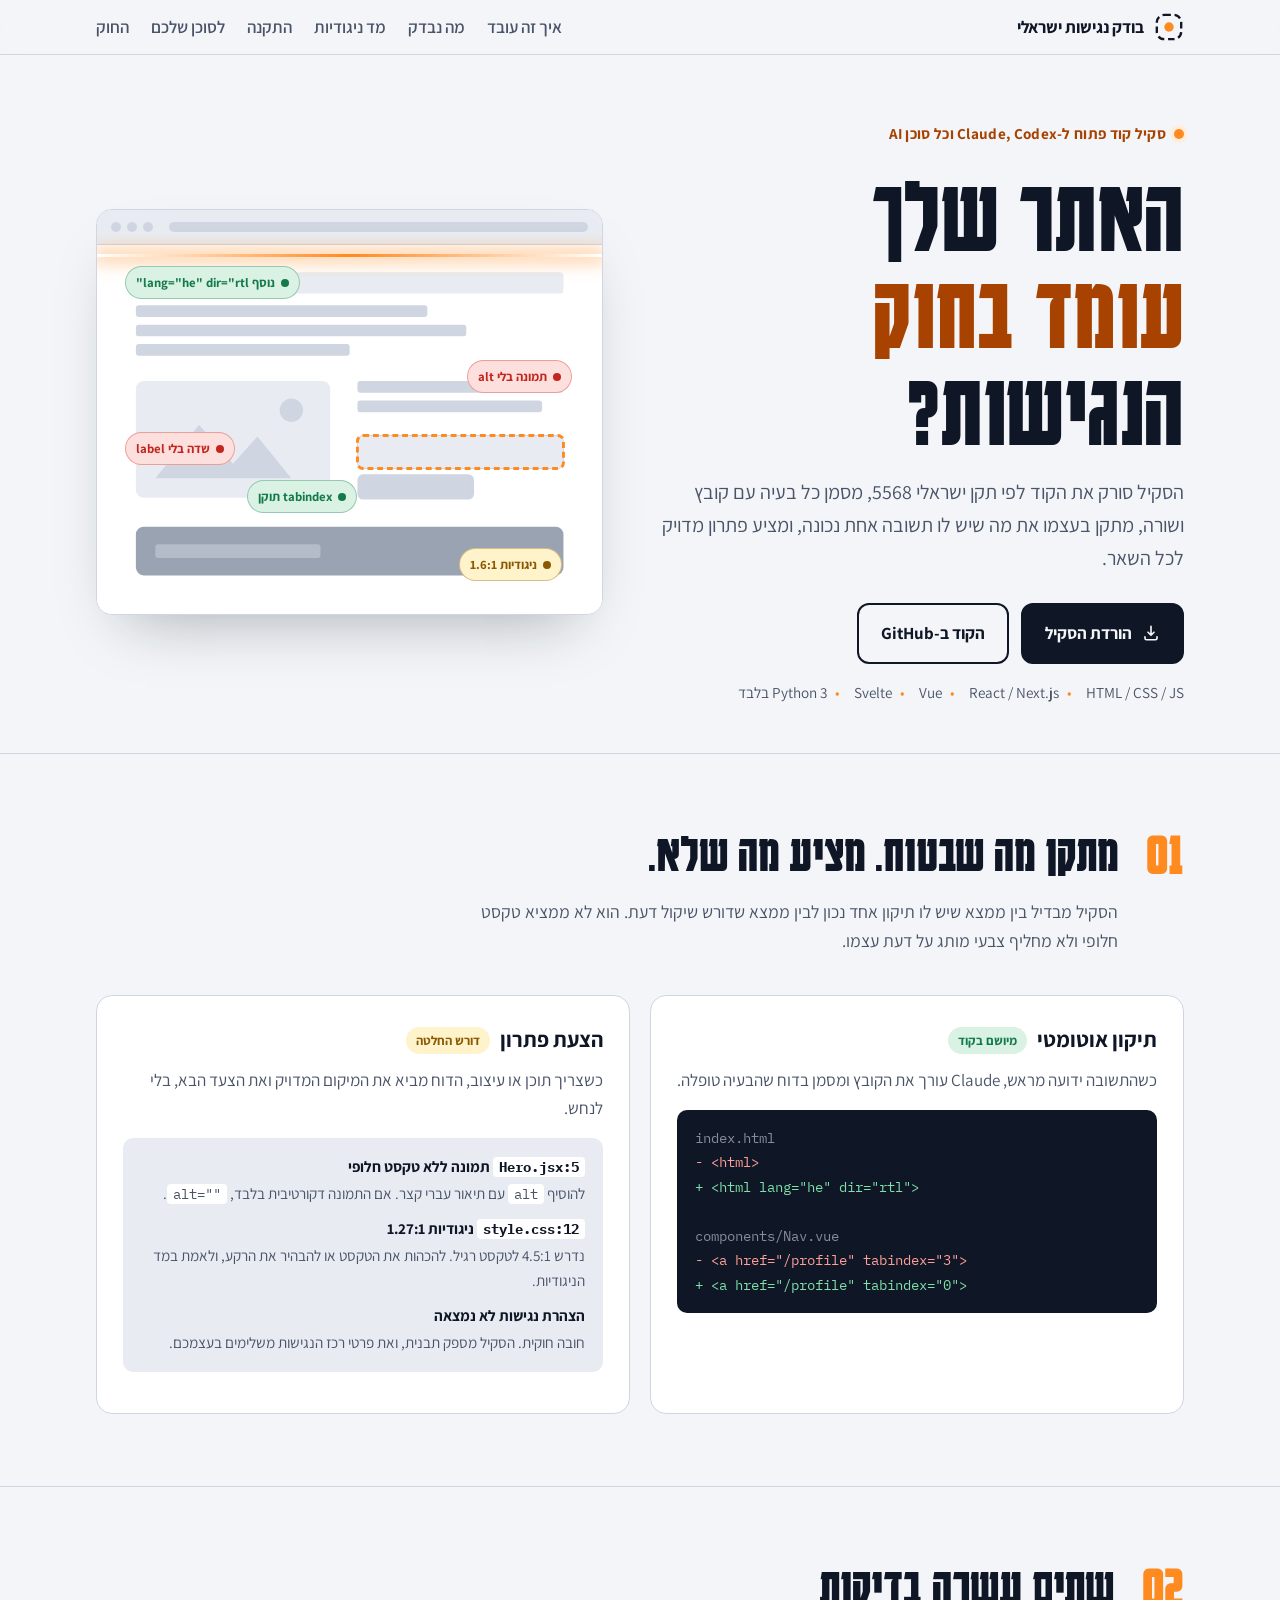
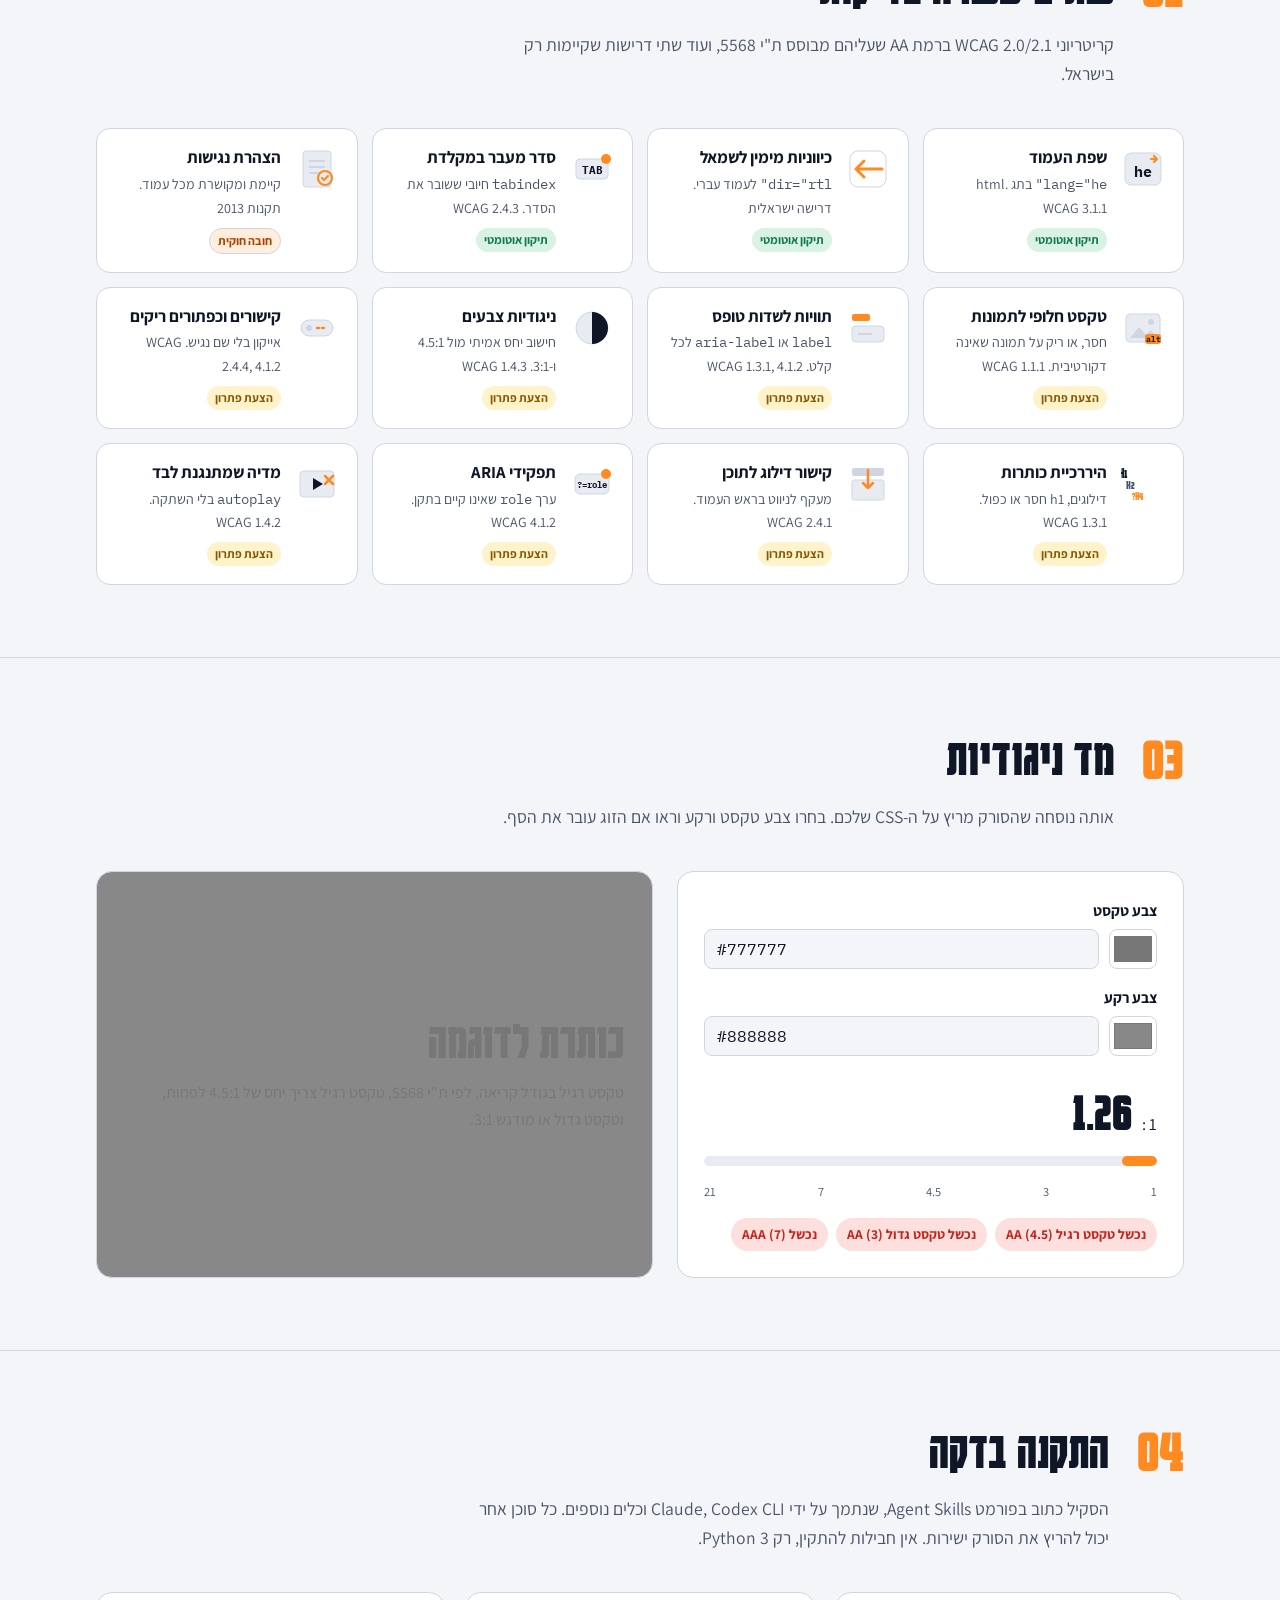
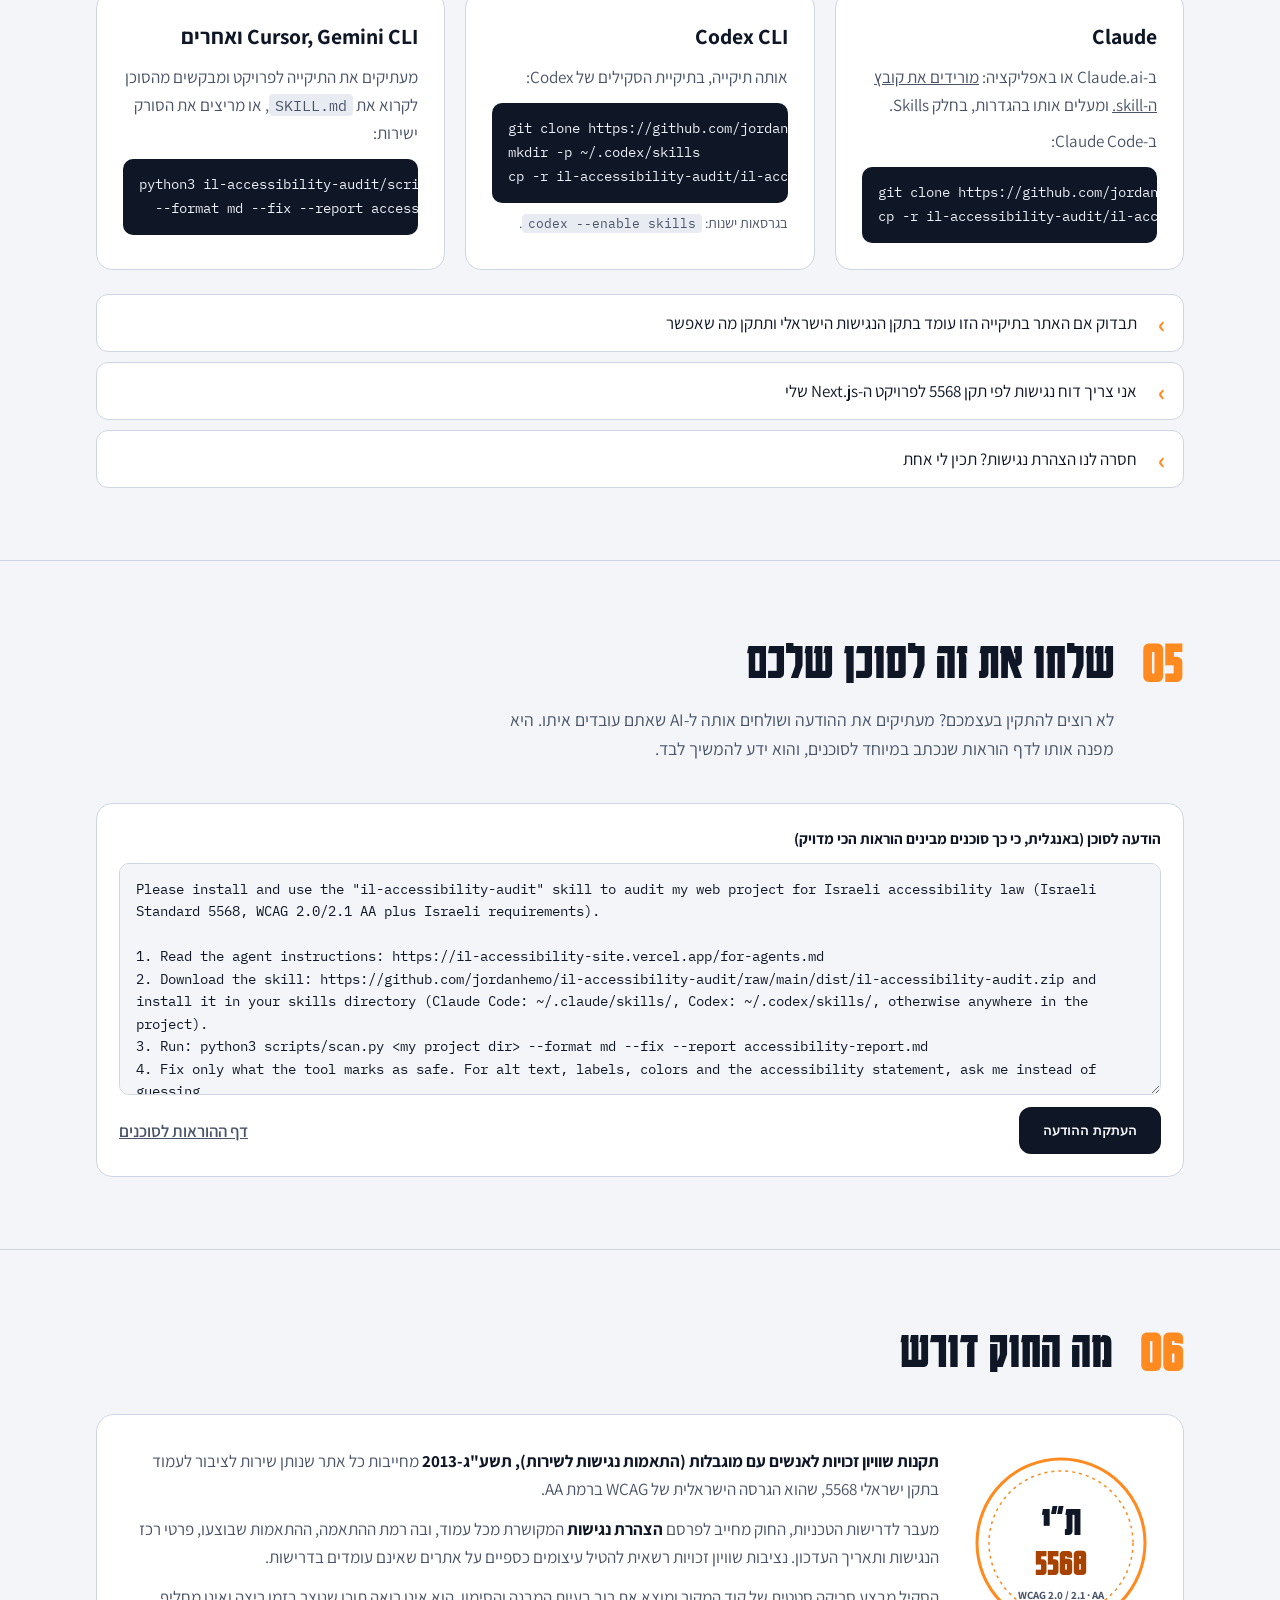
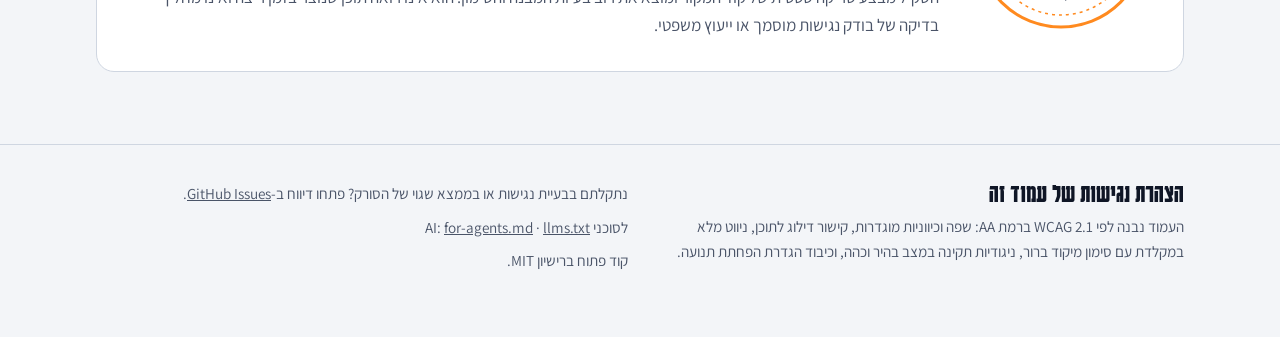
==== index.html @ 76efef46 "Landing page for the IL accessibility audit skill Static site for Vercel. Alongside the Hebrew page:" ====
<!doctype html>
<html lang="he" dir="rtl">
<head>
<meta charset="utf-8">
<meta name="viewport" content="width=device-width, initial-scale=1, viewport-fit=cover">
<meta name="claude:viewport-fit-sides" content="cover">
<title>בודק נגישות ישראלי</title>
<meta name="description" content="סקיל חינמי לסוכני AI (Claude, Codex ואחרים) שסורק פרויקט אינטרנט לפי תקן ישראלי 5568, מפיק דוח ומתקן את מה שבטוח לתקן.">
<link rel="canonical" href="https://il-accessibility-site.vercel.app/">
<link rel="icon" href="/icon.svg" type="image/svg+xml">
<link rel="manifest" href="/site.webmanifest">
<meta property="og:type" content="website">
<meta property="og:title" content="בודק נגישות ישראלי">
<meta property="og:description" content="סקיל חינמי לסוכני AI שבודק אתרים לפי תקן ישראלי 5568, מפיק דוח בעברית ומתקן את מה שבטוח לתקן.">
<meta property="og:url" content="https://il-accessibility-site.vercel.app/">
<meta property="og:locale" content="he_IL">
<meta name="twitter:card" content="summary">
<script type="application/ld+json">
{
  "@context": "https://schema.org",
  "@type": "SoftwareApplication",
  "name": "IL Accessibility Audit",
  "alternateName": "בודק נגישות ישראלי",
  "description": "Agent skill that audits web projects against Israeli Standard 5568 (WCAG 2.0/2.1 AA plus Israeli requirements), writes a Hebrew report and auto-fixes unambiguous findings.",
  "applicationCategory": "DeveloperApplication",
  "operatingSystem": "Any",
  "inLanguage": ["he", "en"],
  "license": "https://opensource.org/licenses/MIT",
  "isAccessibleForFree": true,
  "downloadUrl": "https://github.com/jordanhemo/il-accessibility-audit/raw/main/dist/il-accessibility-audit.zip",
  "codeRepository": "https://github.com/jordanhemo/il-accessibility-audit",
  "url": "https://il-accessibility-site.vercel.app/"
}
</script>
<link rel="preconnect" href="https://fonts.googleapis.com">
<link rel="preconnect" href="https://fonts.gstatic.com" crossorigin>
<link href="https://fonts.googleapis.com/css2?family=Karantina:wght@400;700&family=Assistant:wght@400;600;700&family=IBM+Plex+Mono:wght@400;500&display=swap" rel="stylesheet">
<style>
/* Layout: a diagnostic surface. Headline column on the start side, a live mock-browser being scanned beside it;
   every section illustrated with the instruments of accessibility itself (focus ring, contrast meter, diff). */
:root {
  --paper: #f3f5f8;
  --paper-2: #e8ecf2;
  --panel: #ffffff;
  --ink: #0f1626;
  --ink-2: #4a5468;
  --rule: #cfd6e1;
  --focus: #ff8a1f;          /* graphics only */
  --focus-ink: #a84200;      /* text on paper */
  --focus-soft: #ffeedd;
  --ok: #157a4a;
  --ok-soft: #d9f2e4;
  --crit: #c2271f;
  --crit-soft: #fde0dd;
  --warn: #8a5900;
  --warn-soft: #fff3cc;
  --code-bg: #0f1626;
  --code-fg: #e9eef7;
  --code-add: #7fe0a8;
  --code-del: #ff9f98;
  --display: "Karantina", "Assistant", system-ui, sans-serif;
  --body: "Assistant", "Heebo", system-ui, sans-serif;
  --mono: "IBM Plex Mono", ui-monospace, Menlo, monospace;
  color-scheme: light;
}
@media (prefers-color-scheme: dark) {
  :root:not([data-theme="light"]) {
    --paper: #0d1220; --paper-2: #131a2c; --panel: #171f33; --ink: #eef2f9; --ink-2: #aab4c8; --rule: #2a3449;
    --focus: #ffa14d; --focus-ink: #ffb46b; --focus-soft: #3a2410;
    --ok: #6fd79b; --ok-soft: #10301f; --crit: #ff8d84; --crit-soft: #3d1613; --warn: #f5c45a; --warn-soft: #3a2d08;
    --code-bg: #060912; --code-fg: #e9eef7; color-scheme: dark;
  }
}
:root[data-theme="dark"] {
  --paper: #0d1220; --paper-2: #131a2c; --panel: #171f33; --ink: #eef2f9; --ink-2: #aab4c8; --rule: #2a3449;
  --focus: #ffa14d; --focus-ink: #ffb46b; --focus-soft: #3a2410;
  --ok: #6fd79b; --ok-soft: #10301f; --crit: #ff8d84; --crit-soft: #3d1613; --warn: #f5c45a; --warn-soft: #3a2d08;
  --code-bg: #060912; --code-fg: #e9eef7; color-scheme: dark;
}

* { box-sizing: border-box; }
html { scroll-behavior: smooth; }
body {
  margin: 0; direction: rtl;
  background: var(--paper); color: var(--ink);
  font-family: var(--body); font-size: 1.0625rem; line-height: 1.65;
}
h1, h2, h3 { text-wrap: balance; margin: 0; }
a { color: inherit; }
:focus-visible { outline: 3px solid var(--focus); outline-offset: 3px; border-radius: 6px; }
code, pre, .mono { font-family: var(--mono); }
.wrap {
  max-width: 1120px; margin-inline: auto;
  padding-left: max(16px, env(safe-area-inset-left, 0px));
  padding-right: max(16px, env(safe-area-inset-right, 0px));
}
.skip { position: absolute; top: -80px; inset-inline-start: 16px; background: var(--ink); color: var(--paper); padding: 10px 16px; border-radius: 8px; font-weight: 700; z-index: 20; }
.skip:focus { top: 16px; }

/* ---------- top bar ---------- */
.top { position: sticky; top: env(safe-area-inset-top, 0px); z-index: 10; background: color-mix(in srgb, var(--paper) 85%, transparent); backdrop-filter: blur(10px); border-bottom: 1px solid var(--rule); }
body::before { content: ""; position: fixed; inset: 0 0 auto; height: env(safe-area-inset-top, 0px); z-index: 11; background: var(--paper); }
.top .wrap { display: flex; align-items: center; justify-content: space-between; gap: 16px; padding-block: 12px; }
.logo { display: flex; align-items: center; gap: 10px; text-decoration: none; font-weight: 700; }
.logo svg { width: 30px; height: 30px; }
.top nav ul { list-style: none; margin: 0; padding: 0; display: flex; gap: 22px; flex-wrap: wrap; }
.top nav a { text-decoration: none; color: var(--ink-2); font-weight: 600; }
.top nav a:hover { color: var(--ink); text-decoration: underline; text-underline-offset: 4px; }

/* ---------- hero ---------- */
.hero .wrap { display: grid; grid-template-columns: 1.05fr 1fr; gap: 48px; align-items: center; padding-block: 64px 48px; }
.kicker { display: inline-flex; align-items: center; gap: 8px; font-weight: 700; color: var(--focus-ink); font-size: 0.95rem; letter-spacing: 0.02em; }
.kicker::before { content: ""; width: 10px; height: 10px; border-radius: 50%; background: var(--focus); box-shadow: 0 0 0 4px var(--focus-soft); }
h1 { font-family: var(--display); font-weight: 700; font-size: clamp(3.4rem, 8.5vw, 6.6rem); line-height: 0.92; letter-spacing: 0.005em; margin: 18px 0 20px; }
h1 em { font-style: normal; color: var(--focus-ink); }
.lede { font-size: 1.25rem; color: var(--ink-2); max-width: 34rem; margin: 0 0 28px; }
.cta { display: flex; gap: 12px; flex-wrap: wrap; align-items: center; }
.btn { display: inline-flex; align-items: center; gap: 10px; padding: 14px 22px; border-radius: 12px; font-weight: 700; text-decoration: none; border: 2px solid var(--ink); transition: transform .15s ease; }
.btn:hover { transform: translateY(-1px); }
.btn-ink { background: var(--ink); color: var(--paper); }
.btn-ghost { background: transparent; color: var(--ink); }
.btn svg { width: 18px; height: 18px; }
.meta { margin: 16px 0 0; color: var(--ink-2); font-size: 0.95rem; display: flex; gap: 14px; flex-wrap: wrap; }
.meta span::before { content: "•"; margin-inline-end: 8px; color: var(--focus); }
.meta span:first-child::before { content: none; }

/* mock browser scan */
.scan { position: relative; background: var(--panel); border: 1px solid var(--rule); border-radius: 16px; box-shadow: 0 30px 60px -30px rgba(15,22,38,.35); overflow: hidden; }
.scan .bar { display: flex; gap: 6px; padding: 12px 14px; border-bottom: 1px solid var(--rule); background: var(--paper-2); direction: ltr; }
.scan .bar i { width: 10px; height: 10px; border-radius: 50%; background: var(--rule); }
.scan .bar .url { margin-inline-start: 10px; flex: 1; height: 10px; border-radius: 5px; background: var(--rule); }
.scan svg { display: block; width: 100%; height: auto; }
.scan .sweep { position: absolute; inset-inline: 0; top: 44px; height: 3px; background: linear-gradient(90deg, transparent, var(--focus), transparent); box-shadow: 0 0 18px 4px color-mix(in srgb, var(--focus) 55%, transparent); animation: sweep 5s ease-in-out infinite; }
@keyframes sweep { 0% { transform: translateY(0); opacity: 0 } 8% { opacity: 1 } 92% { opacity: 1 } 100% { transform: translateY(380px); opacity: 0 } }
.flag { position: absolute; display: inline-flex; align-items: center; gap: 6px; padding: 5px 10px; border-radius: 999px; font-size: 0.8rem; font-weight: 700; white-space: nowrap; border: 1px solid; animation: pop .5s ease both; }
.flag::before { content: ""; width: 8px; height: 8px; border-radius: 50%; background: currentColor; }
.flag.crit { color: var(--crit); background: var(--crit-soft); border-color: color-mix(in srgb, var(--crit) 35%, transparent); }
.flag.warn { color: var(--warn); background: var(--warn-soft); border-color: color-mix(in srgb, var(--warn) 35%, transparent); }
.flag.ok   { color: var(--ok);   background: var(--ok-soft);   border-color: color-mix(in srgb, var(--ok) 35%, transparent); }
@keyframes pop { from { transform: scale(.85) } to { transform: scale(1) } }
.flag:nth-of-type(2) { animation-delay: .15s } .flag:nth-of-type(3) { animation-delay: .3s } .flag:nth-of-type(4) { animation-delay: .45s } .flag:nth-of-type(5) { animation-delay: .6s }
.scan .ring { stroke: var(--focus); stroke-width: 3; fill: none; stroke-dasharray: 6 4; animation: ring 1.2s linear infinite; }
@keyframes ring { to { stroke-dashoffset: -20 } }
@media (prefers-reduced-motion: reduce) {
  .scan .sweep { display: none } .flag { animation: none } .scan .ring { animation: none } .btn { transition: none } html { scroll-behavior: auto }
}

/* ---------- sections ---------- */
section { padding-block: 72px; border-top: 1px solid var(--rule); }
.sec-head { display: grid; grid-template-columns: auto 1fr; gap: 20px 28px; align-items: end; margin-bottom: 40px; }
.sec-num { font-family: var(--display); font-size: 4rem; line-height: 0.8; color: var(--focus); font-weight: 700; }
h2 { font-family: var(--display); font-weight: 700; font-size: clamp(2.2rem, 4.5vw, 3.4rem); line-height: 0.95; }
.sec-head p { grid-column: 2; margin: 0; color: var(--ink-2); max-width: 40rem; font-size: 1.1rem; }

/* fix vs suggest */
.split { display: grid; grid-template-columns: 1fr 1fr; gap: 20px; }
.panel { background: var(--panel); border: 1px solid var(--rule); border-radius: 16px; padding: 26px; min-width: 0; }
.panel h3 { font-size: 1.35rem; font-weight: 700; display: flex; align-items: center; gap: 10px; margin-bottom: 8px; }
.pill { font-size: 0.8rem; padding: 3px 10px; border-radius: 999px; font-weight: 700; }
.pill.ok { background: var(--ok-soft); color: var(--ok); } .pill.warn { background: var(--warn-soft); color: var(--warn); }
.panel p { color: var(--ink-2); margin: 0 0 16px; }
pre.diff { direction: ltr; text-align: left; margin: 0; background: var(--code-bg); color: var(--code-fg); border-radius: 10px; padding: 16px 18px; font-size: 0.9rem; line-height: 1.7; overflow-x: auto; }
.diff .del { color: var(--code-del); } .diff .add { color: var(--code-add); } .diff .cm { opacity: .55; }
.suggest { direction: rtl; background: var(--paper-2); border-radius: 10px; padding: 16px 18px; font-size: 0.95rem; }
.suggest dt { font-weight: 700; margin-top: 10px; } .suggest dt:first-child { margin-top: 0 } .suggest dd { margin: 2px 0 0; color: var(--ink-2); }
.suggest code { background: var(--panel); padding: 1px 6px; border-radius: 4px; direction: ltr; unicode-bidi: isolate; font-size: 0.9em; }

/* checks grid */
.checks { display: grid; grid-template-columns: repeat(auto-fill, minmax(240px, 1fr)); gap: 14px; list-style: none; padding: 0; margin: 0; }
.checks li { background: var(--panel); border: 1px solid var(--rule); border-radius: 14px; padding: 18px; display: grid; grid-template-columns: 44px 1fr; gap: 14px; align-items: start; min-width: 0; }
.checks svg { width: 44px; height: 44px; }
.checks b { display: block; font-size: 1.05rem; line-height: 1.3; }
.checks small { display: block; color: var(--ink-2); margin-top: 4px; font-size: 0.88rem; }
.checks .tag { display: inline-block; margin-top: 8px; font-size: 0.75rem; font-weight: 700; padding: 2px 8px; border-radius: 999px; }
.tag.ok { background: var(--ok-soft); color: var(--ok); } .tag.warn { background: var(--warn-soft); color: var(--warn); } .tag.law { background: var(--focus-soft); color: var(--focus-ink); }

/* contrast tool */
.tool { display: grid; grid-template-columns: 1fr 1.1fr; gap: 24px; align-items: stretch; }
.tool .panel { display: grid; gap: 16px; align-content: start; }
.field { display: grid; gap: 6px; }
.field label { font-weight: 700; font-size: 0.95rem; }
.field .row { display: flex; gap: 10px; align-items: center; }
.field input[type="color"] { width: 48px; height: 40px; border: 1px solid var(--rule); border-radius: 8px; padding: 2px; background: var(--panel); cursor: pointer; }
.field input[type="text"] { flex: 1; min-width: 0; font-family: var(--mono); font-size: 1rem; padding: 9px 12px; border: 1px solid var(--rule); border-radius: 8px; background: var(--paper); color: var(--ink); direction: ltr; }
.preview { border-radius: 16px; border: 1px solid var(--rule); padding: 28px; display: grid; gap: 14px; align-content: center; min-width: 0; }
.preview .big { font-family: var(--display); font-size: 3.2rem; line-height: 1; font-weight: 700; }
.preview .small { font-size: 1rem; }
.ratio { display: flex; align-items: baseline; gap: 10px; margin-top: 10px; direction: ltr; justify-content: flex-end; }
.ratio b { font-family: var(--display); font-size: 3.6rem; line-height: 1; font-variant-numeric: tabular-nums; }
.verdicts { display: flex; gap: 8px; flex-wrap: wrap; }
.verdict { font-size: 0.85rem; font-weight: 700; padding: 4px 10px; border-radius: 999px; border: 1px solid var(--rule); }
.verdict.pass { background: var(--ok-soft); color: var(--ok); border-color: transparent; }
.verdict.fail { background: var(--crit-soft); color: var(--crit); border-color: transparent; }
.meter { height: 10px; border-radius: 5px; background: var(--paper-2); position: relative; overflow: hidden; }
.meter i { position: absolute; inset-block: 0; inset-inline-start: 0; border-radius: 5px; background: var(--focus); transition: width .3s ease; }
.meter-marks { display: flex; justify-content: space-between; font-size: 0.78rem; color: var(--ink-2); font-variant-numeric: tabular-nums; }

/* install */
.install { display: grid; grid-template-columns: 1fr 1fr; gap: 20px; }
.install ol { margin: 0; padding-inline-start: 22px; color: var(--ink-2); }
.install li + li { margin-top: 8px; }
pre.sh { direction: ltr; text-align: left; margin: 12px 0 0; background: var(--code-bg); color: var(--code-fg); border-radius: 10px; padding: 14px 16px; font-size: 0.88rem; line-height: 1.7; overflow-x: auto; }
.prompts { list-style: none; margin: 24px 0 0; padding: 0; display: grid; gap: 10px; }
.prompts li { background: var(--panel); border: 1px solid var(--rule); border-radius: 12px; padding: 14px 18px; position: relative; padding-inline-start: 46px; }
.prompts li::before { content: "›"; position: absolute; inset-inline-start: 18px; top: 8px; font-size: 1.6rem; color: var(--focus); font-weight: 700; }

.install.three { grid-template-columns: repeat(3, 1fr); }
.install .panel p code { background: var(--paper-2); padding: 1px 6px; border-radius: 4px; direction: ltr; unicode-bidi: isolate; font-size: 0.9em; }

/* send to your agent */
.sendbox { background: var(--panel); border: 1px solid var(--rule); border-radius: 16px; padding: 22px; display: grid; gap: 12px; }
.sendbox-label { font-weight: 700; font-size: 0.95rem; }
.sendbox textarea { width: 100%; direction: ltr; text-align: left; font-family: var(--mono); font-size: 0.88rem; line-height: 1.6; padding: 14px 16px; border: 1px solid var(--rule); border-radius: 10px; background: var(--paper); color: var(--ink); resize: vertical; }
.sendbox-actions { display: flex; align-items: center; gap: 14px; flex-wrap: wrap; }
.sendbox-status { color: var(--ok); font-weight: 700; min-height: 1.4em; }
.sendbox-link { color: var(--ink-2); font-weight: 600; margin-inline-start: auto; }

/* law stamp */
.law { display: grid; grid-template-columns: 180px 1fr; gap: 32px; align-items: center; background: var(--panel); border: 1px solid var(--rule); border-radius: 18px; padding: 32px; }
.law svg { width: 180px; height: 180px; max-width: 100%; }
.law p { margin: 0 0 12px; color: var(--ink-2); } .law p:last-child { margin: 0; }
.law strong { color: var(--ink); }

footer { border-top: 1px solid var(--rule); padding-block: 36px 56px; color: var(--ink-2); font-size: 0.95rem; }
footer .wrap { display: grid; grid-template-columns: 1fr 1fr; gap: 24px; }
footer h2 { font-size: 1.6rem; margin-bottom: 8px; color: var(--ink); }
footer p { margin: 0 0 8px; }

@media (max-width: 860px) {
  .hero .wrap { grid-template-columns: 1fr; gap: 36px; padding-block: 44px 36px; }
  .split, .tool, .install, .install.three, footer .wrap { grid-template-columns: 1fr; }
  .law { grid-template-columns: 1fr; text-align: center; justify-items: center; }
  .sec-head { grid-template-columns: 1fr; } .sec-head p { grid-column: 1; }
  .top .wrap { flex-direction: column; align-items: flex-start; }
  .btn { width: 100%; justify-content: center; }
}
</style>
</head>
<body>
<a class="skip" href="#main">דלג לתוכן העמוד</a>

<header class="top">
  <div class="wrap">
    <a class="logo" href="#main" aria-label="בודק נגישות ישראלי, לראש העמוד">
      <svg viewBox="0 0 32 32" aria-hidden="true"><rect x="3" y="3" width="26" height="26" rx="8" fill="none" stroke="currentColor" stroke-width="2.5" stroke-dasharray="7 4"/><circle cx="16" cy="16" r="5" fill="var(--focus)"/></svg>
      <span>בודק נגישות ישראלי</span>
    </a>
    <nav aria-label="ניווט ראשי">
      <ul>
        <li><a href="#how">איך זה עובד</a></li>
        <li><a href="#checks">מה נבדק</a></li>
        <li><a href="#contrast">מד ניגודיות</a></li>
        <li><a href="#install">התקנה</a></li>
        <li><a href="#ai">לסוכן שלכם</a></li>
        <li><a href="#law">החוק</a></li>
      </ul>
    </nav>
  </div>
</header>

<main id="main" tabindex="-1">
  <div class="hero">
    <div class="wrap">
      <div>
        <span class="kicker">סקיל קוד פתוח ל-Claude, Codex וכל סוכן AI</span>
        <h1>האתר שלך<br><em>עומד בחוק</em><br>הנגישות?</h1>
        <p class="lede">
          הסקיל סורק את הקוד לפי תקן ישראלי 5568, מסמן כל בעיה עם קובץ ושורה,
          מתקן בעצמו את מה שיש לו תשובה אחת נכונה, ומציע פתרון מדויק לכל השאר.
        </p>
        <div class="cta">
          <a class="btn btn-ink" href="https://github.com/jordanhemo/il-accessibility-audit/raw/main/dist/il-accessibility-audit.zip">
            <svg viewBox="0 0 24 24" aria-hidden="true" fill="none" stroke="currentColor" stroke-width="2.2" stroke-linecap="round" stroke-linejoin="round"><path d="M12 3v12m0 0l-4-4m4 4l4-4M4 17v2a2 2 0 002 2h12a2 2 0 002-2v-2"/></svg>
            הורדת הסקיל
          </a>
          <a class="btn btn-ghost" href="https://github.com/jordanhemo/il-accessibility-audit">הקוד ב-GitHub</a>
        </div>
        <p class="meta"><span>HTML / CSS / JS</span><span>React / Next.js</span><span>Vue</span><span>Svelte</span><span>Python 3 בלבד</span></p>
      </div>

      <div class="scan" role="img" aria-label="הדמיה של סריקת עמוד: סמנים מציינים תמונה ללא טקסט חלופי, שדה ללא תווית, ניגודיות נמוכה, ושני תיקונים שבוצעו">
        <div class="bar"><i></i><i></i><i></i><span class="url"></span></div>
        <svg viewBox="0 0 520 380" aria-hidden="true">
          <rect x="0" y="0" width="520" height="380" fill="var(--panel)"/>
          <rect x="40" y="28" width="440" height="22" rx="4" fill="var(--paper-2)"/>
          <rect x="40" y="62" width="300" height="12" rx="3" fill="var(--rule)"/>
          <rect x="40" y="82" width="340" height="12" rx="3" fill="var(--rule)"/>
          <rect x="40" y="102" width="220" height="12" rx="3" fill="var(--rule)"/>
          <rect x="40" y="140" width="200" height="120" rx="8" fill="var(--paper-2)"/>
          <path d="M60 240l45-55 35 40 25-28 35 43z" fill="var(--rule)"/>
          <circle cx="200" cy="170" r="12" fill="var(--rule)"/>
          <rect x="268" y="140" width="212" height="12" rx="3" fill="var(--rule)"/>
          <rect x="268" y="160" width="190" height="12" rx="3" fill="var(--rule)"/>
          <rect x="268" y="196" width="212" height="34" rx="6" fill="var(--paper-2)" stroke="var(--rule)"/>
          <rect x="268" y="236" width="120" height="26" rx="6" fill="var(--rule)"/>
          <rect x="40" y="290" width="440" height="50" rx="8" fill="#9aa3b2"/>
          <rect x="60" y="308" width="170" height="14" rx="3" fill="#b4bcc9"/>
          <rect x="268" y="196" width="212" height="34" rx="6" class="ring"/>
        </svg>
        <span class="sweep" aria-hidden="true"></span>
        <span class="flag crit" style="top:150px; inset-inline-start:30px">תמונה בלי alt</span>
        <span class="flag crit" style="top:222px; inset-inline-end:28px">שדה בלי label</span>
        <span class="flag warn" style="top:338px; inset-inline-start:40px">ניגודיות 1.6:1</span>
        <span class="flag ok" style="top:56px; inset-inline-end:28px">נוסף lang="he" dir="rtl"</span>
        <span class="flag ok" style="top:270px; inset-inline-end:150px">tabindex תוקן</span>
      </div>
    </div>
  </div>

  <section id="how" aria-labelledby="how-t">
    <div class="wrap">
      <div class="sec-head">
        <span class="sec-num" aria-hidden="true">01</span>
        <h2 id="how-t">מתקן מה שבטוח. מציע מה שלא.</h2>
        <p>הסקיל מבדיל בין ממצא שיש לו תיקון אחד נכון לבין ממצא שדורש שיקול דעת. הוא לא ממציא טקסט חלופי ולא מחליף צבעי מותג על דעת עצמו.</p>
      </div>
      <div class="split">
        <div class="panel">
          <h3>תיקון אוטומטי <span class="pill ok">מיושם בקוד</span></h3>
          <p>כשהתשובה ידועה מראש, Claude עורך את הקובץ ומסמן בדוח שהבעיה טופלה.</p>
<pre class="diff" aria-label="דוגמת diff של תיקון אוטומטי"><span class="cm">index.html</span>
<span class="del">- &lt;html&gt;</span>
<span class="add">+ &lt;html lang="he" dir="rtl"&gt;</span>

<span class="cm">components/Nav.vue</span>
<span class="del">- &lt;a href="/profile" tabindex="3"&gt;</span>
<span class="add">+ &lt;a href="/profile" tabindex="0"&gt;</span></pre>
        </div>
        <div class="panel">
          <h3>הצעת פתרון <span class="pill warn">דורש החלטה</span></h3>
          <p>כשצריך תוכן או עיצוב, הדוח מביא את המיקום המדויק ואת הצעד הבא, בלי לנחש.</p>
          <dl class="suggest">
            <dt><code>Hero.jsx:5</code> תמונה ללא טקסט חלופי</dt>
            <dd>להוסיף <code>alt</code> עם תיאור עברי קצר. אם התמונה דקורטיבית בלבד, <code>alt=""</code>.</dd>
            <dt><code>style.css:12</code> ניגודיות 1.27:1</dt>
            <dd>נדרש 4.5:1 לטקסט רגיל. להכהות את הטקסט או להבהיר את הרקע, ולאמת במד הניגודיות.</dd>
            <dt>הצהרת נגישות לא נמצאה</dt>
            <dd>חובה חוקית. הסקיל מספק תבנית, ואת פרטי רכז הנגישות משלימים בעצמכם.</dd>
          </dl>
        </div>
      </div>
    </div>
  </section>

  <section id="checks" aria-labelledby="checks-t">
    <div class="wrap">
      <div class="sec-head">
        <span class="sec-num" aria-hidden="true">02</span>
        <h2 id="checks-t">שתים עשרה בדיקות</h2>
        <p>קריטריוני WCAG 2.0/2.1 ברמת AA שעליהם מבוסס ת"י 5568, ועוד שתי דרישות שקיימות רק בישראל.</p>
      </div>
      <ul class="checks">
        <li>
          <svg viewBox="0 0 44 44" aria-hidden="true"><rect x="4" y="6" width="36" height="32" rx="6" fill="var(--paper-2)" stroke="var(--rule)"/><text x="22" y="30" text-anchor="middle" font-family="var(--mono)" font-size="15" font-weight="700" fill="var(--ink)">he</text><path d="M30 12h6m0 0l-3-3m3 3l-3 3" stroke="var(--focus)" stroke-width="2.2" fill="none" stroke-linecap="round"/></svg>
          <div><b>שפת העמוד</b><small><code>lang="he"</code> בתג html. WCAG 3.1.1</small><span class="tag ok">תיקון אוטומטי</span></div>
        </li>
        <li>
          <svg viewBox="0 0 44 44" aria-hidden="true"><path d="M36 22H10m0 0l8-8m-8 8l8 8" stroke="var(--focus)" stroke-width="3" fill="none" stroke-linecap="round" stroke-linejoin="round"/><rect x="4" y="4" width="36" height="36" rx="8" fill="none" stroke="var(--rule)"/></svg>
          <div><b>כיווניות מימין לשמאל</b><small><code>dir="rtl"</code> לעמוד עברי. דרישה ישראלית</small><span class="tag ok">תיקון אוטומטי</span></div>
        </li>
        <li>
          <svg viewBox="0 0 44 44" aria-hidden="true"><rect x="6" y="12" width="32" height="20" rx="4" fill="var(--paper-2)" stroke="var(--rule)"/><text x="22" y="27" text-anchor="middle" font-family="var(--mono)" font-size="11" font-weight="700" fill="var(--ink)">TAB</text><circle cx="36" cy="12" r="5" fill="var(--focus)"/></svg>
          <div><b>סדר מעבר במקלדת</b><small><code>tabindex</code> חיובי ששובר את הסדר. WCAG 2.4.3</small><span class="tag ok">תיקון אוטומטי</span></div>
        </li>
        <li>
          <svg viewBox="0 0 44 44" aria-hidden="true"><rect x="8" y="4" width="28" height="36" rx="3" fill="var(--paper-2)" stroke="var(--rule)"/><path d="M14 14h16M14 20h16M14 26h10" stroke="var(--rule)" stroke-width="2"/><circle cx="30" cy="31" r="7" fill="none" stroke="var(--focus)" stroke-width="2.2"/><path d="M27 31l2 2 4-4" stroke="var(--focus)" stroke-width="2.2" fill="none" stroke-linecap="round"/></svg>
          <div><b>הצהרת נגישות</b><small>קיימת ומקושרת מכל עמוד. תקנות 2013</small><span class="tag law">חובה חוקית</span></div>
        </li>
        <li>
          <svg viewBox="0 0 44 44" aria-hidden="true"><rect x="5" y="8" width="34" height="28" rx="4" fill="var(--paper-2)" stroke="var(--rule)"/><path d="M9 32l9-11 7 8 5-5 6 8z" fill="var(--rule)"/><circle cx="30" cy="16" r="3" fill="var(--rule)"/><rect x="24" y="28" width="16" height="10" rx="3" fill="var(--focus)"/><text x="32" y="36" text-anchor="middle" font-family="var(--mono)" font-size="7.5" font-weight="700" fill="#1a1a1a">alt</text></svg>
          <div><b>טקסט חלופי לתמונות</b><small>חסר, או ריק על תמונה שאינה דקורטיבית. WCAG 1.1.1</small><span class="tag warn">הצעת פתרון</span></div>
        </li>
        <li>
          <svg viewBox="0 0 44 44" aria-hidden="true"><rect x="6" y="20" width="32" height="16" rx="4" fill="var(--paper-2)" stroke="var(--rule)"/><rect x="6" y="8" width="18" height="7" rx="2" fill="var(--focus)"/><path d="M12 28h14" stroke="var(--rule)" stroke-width="2"/></svg>
          <div><b>תוויות לשדות טופס</b><small><code>label</code> או <code>aria-label</code> לכל קלט. WCAG 1.3.1, 4.1.2</small><span class="tag warn">הצעת פתרון</span></div>
        </li>
        <li>
          <svg viewBox="0 0 44 44" aria-hidden="true"><circle cx="22" cy="22" r="16" fill="var(--paper-2)" stroke="var(--rule)"/><path d="M22 6a16 16 0 010 32z" fill="var(--ink)"/><path d="M22 6a16 16 0 000 32" fill="none"/></svg>
          <div><b>ניגודיות צבעים</b><small>חישוב יחס אמיתי מול 4.5:1 ו-3:1. WCAG 1.4.3</small><span class="tag warn">הצעת פתרון</span></div>
        </li>
        <li>
          <svg viewBox="0 0 44 44" aria-hidden="true"><rect x="6" y="14" width="32" height="16" rx="8" fill="var(--paper-2)" stroke="var(--rule)"/><circle cx="14" cy="22" r="3" fill="var(--rule)"/><path d="M22 22h10" stroke="var(--focus)" stroke-width="2.5" stroke-dasharray="2 3" stroke-linecap="round"/></svg>
          <div><b>קישורים וכפתורים ריקים</b><small>אייקון בלי שם נגיש. WCAG 2.4.4, 4.1.2</small><span class="tag warn">הצעת פתרון</span></div>
        </li>
        <li>
          <svg viewBox="0 0 44 44" aria-hidden="true"><text x="6" y="16" font-family="var(--display)" font-size="14" font-weight="700" fill="var(--ink)">H1</text><text x="14" y="27" font-family="var(--display)" font-size="12" font-weight="700" fill="var(--ink-2)">H2</text><text x="22" y="38" font-family="var(--display)" font-size="11" font-weight="700" fill="var(--focus)">H4?</text></svg>
          <div><b>היררכיית כותרות</b><small>דילוגים, h1 חסר או כפול. WCAG 1.3.1</small><span class="tag warn">הצעת פתרון</span></div>
        </li>
        <li>
          <svg viewBox="0 0 44 44" aria-hidden="true"><rect x="6" y="6" width="32" height="8" rx="2" fill="var(--rule)"/><rect x="6" y="18" width="32" height="20" rx="2" fill="var(--paper-2)" stroke="var(--rule)"/><path d="M22 8v18m0 0l-5-5m5 5l5-5" stroke="var(--focus)" stroke-width="2.5" fill="none" stroke-linecap="round"/></svg>
          <div><b>קישור דילוג לתוכן</b><small>מעקף לניווט בראש העמוד. WCAG 2.4.1</small><span class="tag warn">הצעת פתרון</span></div>
        </li>
        <li>
          <svg viewBox="0 0 44 44" aria-hidden="true"><rect x="5" y="12" width="34" height="20" rx="5" fill="var(--paper-2)" stroke="var(--rule)"/><text x="22" y="26" text-anchor="middle" font-family="var(--mono)" font-size="9" font-weight="700" fill="var(--ink)">role=?</text><circle cx="36" cy="12" r="5" fill="var(--focus)"/></svg>
          <div><b>תפקידי ARIA</b><small>ערך <code>role</code> שאינו קיים בתקן. WCAG 4.1.2</small><span class="tag warn">הצעת פתרון</span></div>
        </li>
        <li>
          <svg viewBox="0 0 44 44" aria-hidden="true"><rect x="5" y="9" width="34" height="26" rx="4" fill="var(--paper-2)" stroke="var(--rule)"/><path d="M18 16v12l10-6z" fill="var(--ink)"/><path d="M30 14l8 8m0-8l-8 8" stroke="var(--focus)" stroke-width="2.5" stroke-linecap="round"/></svg>
          <div><b>מדיה שמתנגנת לבד</b><small><code>autoplay</code> בלי השתקה. WCAG 1.4.2</small><span class="tag warn">הצעת פתרון</span></div>
        </li>
      </ul>
    </div>
  </section>

  <section id="contrast" aria-labelledby="contrast-t">
    <div class="wrap">
      <div class="sec-head">
        <span class="sec-num" aria-hidden="true">03</span>
        <h2 id="contrast-t">מד ניגודיות</h2>
        <p>אותה נוסחה שהסורק מריץ על ה-CSS שלכם. בחרו צבע טקסט ורקע וראו אם הזוג עובר את הסף.</p>
      </div>
      <div class="tool">
        <div class="panel">
          <div class="field">
            <label for="fg-hex">צבע טקסט</label>
            <div class="row"><input type="color" id="fg-pick" value="#777777" aria-label="בחירת צבע טקסט"><input type="text" id="fg-hex" value="#777777" spellcheck="false" inputmode="text" maxlength="7"></div>
          </div>
          <div class="field">
            <label for="bg-hex">צבע רקע</label>
            <div class="row"><input type="color" id="bg-pick" value="#888888" aria-label="בחירת צבע רקע"><input type="text" id="bg-hex" value="#888888" spellcheck="false" inputmode="text" maxlength="7"></div>
          </div>
          <div class="ratio" aria-live="polite"><b id="ratio">1.13</b><span>: 1</span></div>
          <div class="meter" aria-hidden="true"><i id="meter" style="width:5%"></i></div>
          <div class="meter-marks" aria-hidden="true"><span>1</span><span>3</span><span>4.5</span><span>7</span><span>21</span></div>
          <div class="verdicts" id="verdicts">
            <span class="verdict fail">טקסט רגיל AA (4.5)</span>
            <span class="verdict fail">טקסט גדול AA (3)</span>
            <span class="verdict fail">AAA (7)</span>
          </div>
        </div>
        <div class="preview" id="preview" style="background:#888888;color:#777777">
          <div class="big">כותרת לדוגמה</div>
          <p class="small" style="margin:0">טקסט רגיל בגודל קריאה. לפי ת"י 5568, טקסט רגיל צריך יחס של 4.5:1 לפחות, וטקסט גדול או מודגש 3:1.</p>
        </div>
      </div>
    </div>
  </section>

  <section id="install" aria-labelledby="install-t">
    <div class="wrap">
      <div class="sec-head">
        <span class="sec-num" aria-hidden="true">04</span>
        <h2 id="install-t">התקנה בדקה</h2>
        <p>הסקיל כתוב בפורמט Agent Skills, שנתמך על ידי Claude, Codex CLI וכלים נוספים. כל סוכן אחר יכול להריץ את הסורק ישירות. אין חבילות להתקין, רק Python 3.</p>
      </div>
      <div class="install three">
        <div class="panel">
          <h3>Claude</h3>
          <p style="margin:0 0 8px">ב-Claude.ai או באפליקציה: <a href="https://github.com/jordanhemo/il-accessibility-audit/raw/main/dist/il-accessibility-audit.skill">מורידים את קובץ ה-‎.skill</a> ומעלים אותו בהגדרות, בחלק Skills.</p>
          <p style="margin:0">ב-Claude Code:</p>
<pre class="sh">git clone https://github.com/jordanhemo/il-accessibility-audit.git
cp -r il-accessibility-audit/il-accessibility-audit ~/.claude/skills/</pre>
        </div>
        <div class="panel">
          <h3>Codex CLI</h3>
          <p style="margin:0">אותה תיקייה, בתיקיית הסקילים של Codex:</p>
<pre class="sh">git clone https://github.com/jordanhemo/il-accessibility-audit.git
mkdir -p ~/.codex/skills
cp -r il-accessibility-audit/il-accessibility-audit ~/.codex/skills/</pre>
          <p style="margin:8px 0 0;font-size:.9rem">בגרסאות ישנות: <code>codex --enable skills</code>.</p>
        </div>
        <div class="panel">
          <h3>Cursor, Gemini CLI ואחרים</h3>
          <p style="margin:0">מעתיקים את התיקייה לפרויקט ומבקשים מהסוכן לקרוא את <code>SKILL.md</code>, או מריצים את הסורק ישירות:</p>
<pre class="sh">python3 il-accessibility-audit/scripts/scan.py . \
  --format md --fix --report accessibility-report.md</pre>
        </div>
      </div>
      <ul class="prompts" aria-label="דוגמאות לבקשות">
        <li>תבדוק אם האתר בתיקייה הזו עומד בתקן הנגישות הישראלי ותתקן מה שאפשר</li>
        <li>אני צריך דוח נגישות לפי תקן 5568 לפרויקט ה-Next.js שלי</li>
        <li>חסרה לנו הצהרת נגישות? תכין לי אחת</li>
      </ul>
    </div>
  </section>

  <section id="ai" aria-labelledby="ai-t">
    <div class="wrap">
      <div class="sec-head">
        <span class="sec-num" aria-hidden="true">05</span>
        <h2 id="ai-t">שלחו את זה לסוכן שלכם</h2>
        <p>לא רוצים להתקין בעצמכם? מעתיקים את ההודעה ושולחים אותה ל-AI שאתם עובדים איתו. היא מפנה אותו לדף הוראות שנכתב במיוחד לסוכנים, והוא ידע להמשיך לבד.</p>
      </div>
      <div class="sendbox">
        <label for="agent-msg" class="sendbox-label">הודעה לסוכן (באנגלית, כי כך סוכנים מבינים הוראות הכי מדויק)</label>
        <textarea id="agent-msg" rows="9" readonly spellcheck="false">Please install and use the "il-accessibility-audit" skill to audit my web project for Israeli accessibility law (Israeli Standard 5568, WCAG 2.0/2.1 AA plus Israeli requirements).

1. Read the agent instructions: https://il-accessibility-site.vercel.app/for-agents.md
2. Download the skill: https://github.com/jordanhemo/il-accessibility-audit/raw/main/dist/il-accessibility-audit.zip and install it in your skills directory (Claude Code: ~/.claude/skills/, Codex: ~/.codex/skills/, otherwise anywhere in the project).
3. Run: python3 scripts/scan.py <my project dir> --format md --fix --report accessibility-report.md
4. Fix only what the tool marks as safe. For alt text, labels, colors and the accessibility statement, ask me instead of guessing.
5. Summarize the report in Hebrew.</textarea>
        <div class="sendbox-actions">
          <button type="button" class="btn btn-ink" id="copy-btn">העתקת ההודעה</button>
          <span class="sendbox-status" id="copy-status" role="status" aria-live="polite"></span>
          <a href="/for-agents.md" class="sendbox-link">דף ההוראות לסוכנים</a>
        </div>
      </div>
    </div>
  </section>

  <section id="law" aria-labelledby="law-t">
    <div class="wrap">
      <div class="sec-head">
        <span class="sec-num" aria-hidden="true">06</span>
        <h2 id="law-t">מה החוק דורש</h2>
      </div>
      <div class="law">
        <svg viewBox="0 0 180 180" aria-hidden="true">
          <circle cx="90" cy="90" r="84" fill="none" stroke="var(--focus)" stroke-width="3"/>
          <circle cx="90" cy="90" r="72" fill="none" stroke="var(--focus)" stroke-width="1.5" stroke-dasharray="3 4"/>
          <text x="90" y="82" text-anchor="middle" font-family="var(--display)" font-weight="700" font-size="44" fill="var(--ink)">ת"י</text>
          <text x="90" y="122" text-anchor="middle" font-family="var(--display)" font-weight="700" font-size="40" fill="var(--focus-ink)">5568</text>
          <text x="90" y="146" text-anchor="middle" font-family="var(--body)" font-weight="700" font-size="11" fill="var(--ink-2)">WCAG 2.0 / 2.1 · AA</text>
        </svg>
        <div>
          <p><strong>תקנות שוויון זכויות לאנשים עם מוגבלות (התאמות נגישות לשירות), תשע"ג-2013</strong> מחייבות כל אתר שנותן שירות לציבור לעמוד בתקן ישראלי 5568, שהוא הגרסה הישראלית של WCAG ברמת AA.</p>
          <p>מעבר לדרישות הטכניות, החוק מחייב לפרסם <strong>הצהרת נגישות</strong> המקושרת מכל עמוד, ובה רמת ההתאמה, ההתאמות שבוצעו, פרטי רכז הנגישות ותאריך העדכון. נציבות שוויון זכויות רשאית להטיל עיצומים כספיים על אתרים שאינם עומדים בדרישות.</p>
          <p>הסקיל מבצע סריקה סטטית של קוד המקור ומוצא את רוב בעיות המבנה והסימון. הוא אינו רואה תוכן שנוצר בזמן ריצה ואינו מחליף בדיקה של בודק נגישות מוסמך או ייעוץ משפטי.</p>
        </div>
      </div>
    </div>
  </section>
</main>

<footer>
  <div class="wrap">
    <div>
      <h2>הצהרת נגישות של עמוד זה</h2>
      <p>העמוד נבנה לפי WCAG 2.1 ברמת AA: שפה וכיווניות מוגדרות, קישור דילוג לתוכן, ניווט מלא במקלדת עם סימון מיקוד ברור, ניגודיות תקינה במצב בהיר וכהה, וכיבוד הגדרת הפחתת תנועה.</p>
    </div>
    <div>
      <p>נתקלתם בבעיית נגישות או בממצא שגוי של הסורק? פתחו דיווח ב-<a href="https://github.com/jordanhemo/il-accessibility-audit/issues">GitHub Issues</a>.</p>
      <p>לסוכני AI: <a href="/for-agents.md">for-agents.md</a> · <a href="/llms.txt">llms.txt</a></p>
      <p>קוד פתוח ברישיון MIT.</p>
    </div>
  </div>
</footer>

<script>
(function () {
  var fgPick = document.getElementById('fg-pick'), fgHex = document.getElementById('fg-hex');
  var bgPick = document.getElementById('bg-pick'), bgHex = document.getElementById('bg-hex');
  var ratioEl = document.getElementById('ratio'), meter = document.getElementById('meter');
  var verdicts = document.getElementById('verdicts').children, preview = document.getElementById('preview');

  function parse(h) {
    h = (h || '').trim().replace(/^#/, '');
    if (/^[0-9a-f]{3}$/i.test(h)) h = h.replace(/./g, function (c) { return c + c; });
    if (!/^[0-9a-f]{6}$/i.test(h)) return null;
    return [0, 2, 4].map(function (i) { return parseInt(h.substr(i, 2), 16); });
  }
  function lum(rgb) {
    var c = rgb.map(function (v) { v /= 255; return v <= 0.03928 ? v / 12.92 : Math.pow((v + 0.055) / 1.055, 2.4); });
    return 0.2126 * c[0] + 0.7152 * c[1] + 0.0722 * c[2];
  }
  function update() {
    var fg = parse(fgHex.value), bg = parse(bgHex.value);
    if (!fg || !bg) return;
    var l1 = lum(fg), l2 = lum(bg);
    var r = (Math.max(l1, l2) + 0.05) / (Math.min(l1, l2) + 0.05);
    ratioEl.textContent = r.toFixed(2);
    meter.style.width = Math.min(100, Math.log(r) / Math.log(21) * 100) + '%';
    [[4.5, 'טקסט רגיל AA (4.5)'], [3, 'טקסט גדול AA (3)'], [7, 'AAA (7)']].forEach(function (t, i) {
      var pass = r >= t[0];
      verdicts[i].className = 'verdict ' + (pass ? 'pass' : 'fail');
      verdicts[i].textContent = (pass ? 'עובר ' : 'נכשל ') + t[1];
    });
    preview.style.color = fgHex.value; preview.style.background = bgHex.value;
  }
  function bind(pick, hex) {
    pick.addEventListener('input', function () { hex.value = pick.value; update(); });
    hex.addEventListener('input', function () { var p = parse(hex.value); if (p) { pick.value = '#' + p.map(function (v) { return ('0' + v.toString(16)).slice(-2); }).join(''); } update(); });
  }
  bind(fgPick, fgHex); bind(bgPick, bgHex); update();

  var copyBtn = document.getElementById('copy-btn'), msg = document.getElementById('agent-msg'), status = document.getElementById('copy-status');
  function selectMsg() { msg.focus(); msg.select(); msg.setSelectionRange(0, msg.value.length); }
  copyBtn.addEventListener('click', function () {
    var done = function () { status.textContent = 'הועתק. הדביקו את ההודעה אצל הסוכן.'; };
    var fail = function () { selectMsg(); status.textContent = 'הטקסט סומן. העתיקו אותו עם Ctrl+C.'; };
    if (navigator.clipboard && navigator.clipboard.writeText) {
      navigator.clipboard.writeText(msg.value).then(done, fail);
    } else { fail(); }
  });
})();
</script>
</body>
</html>
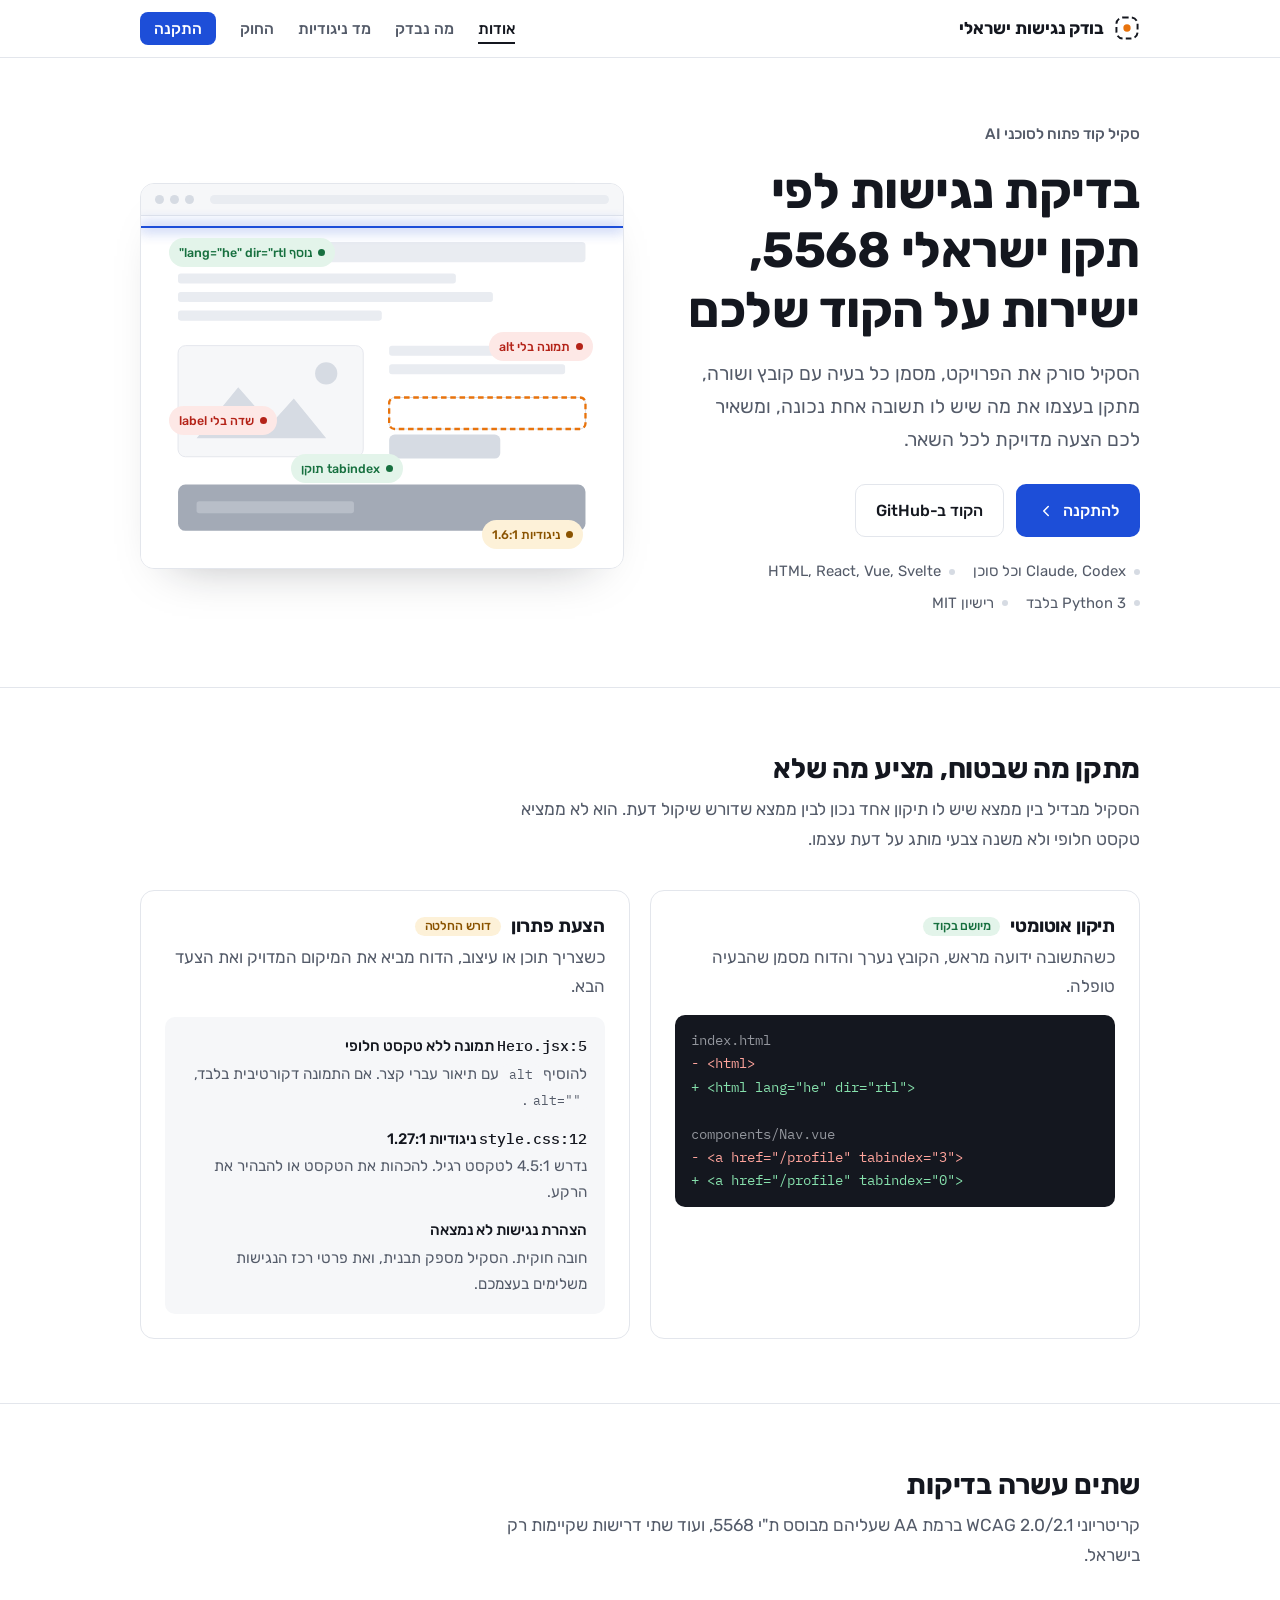
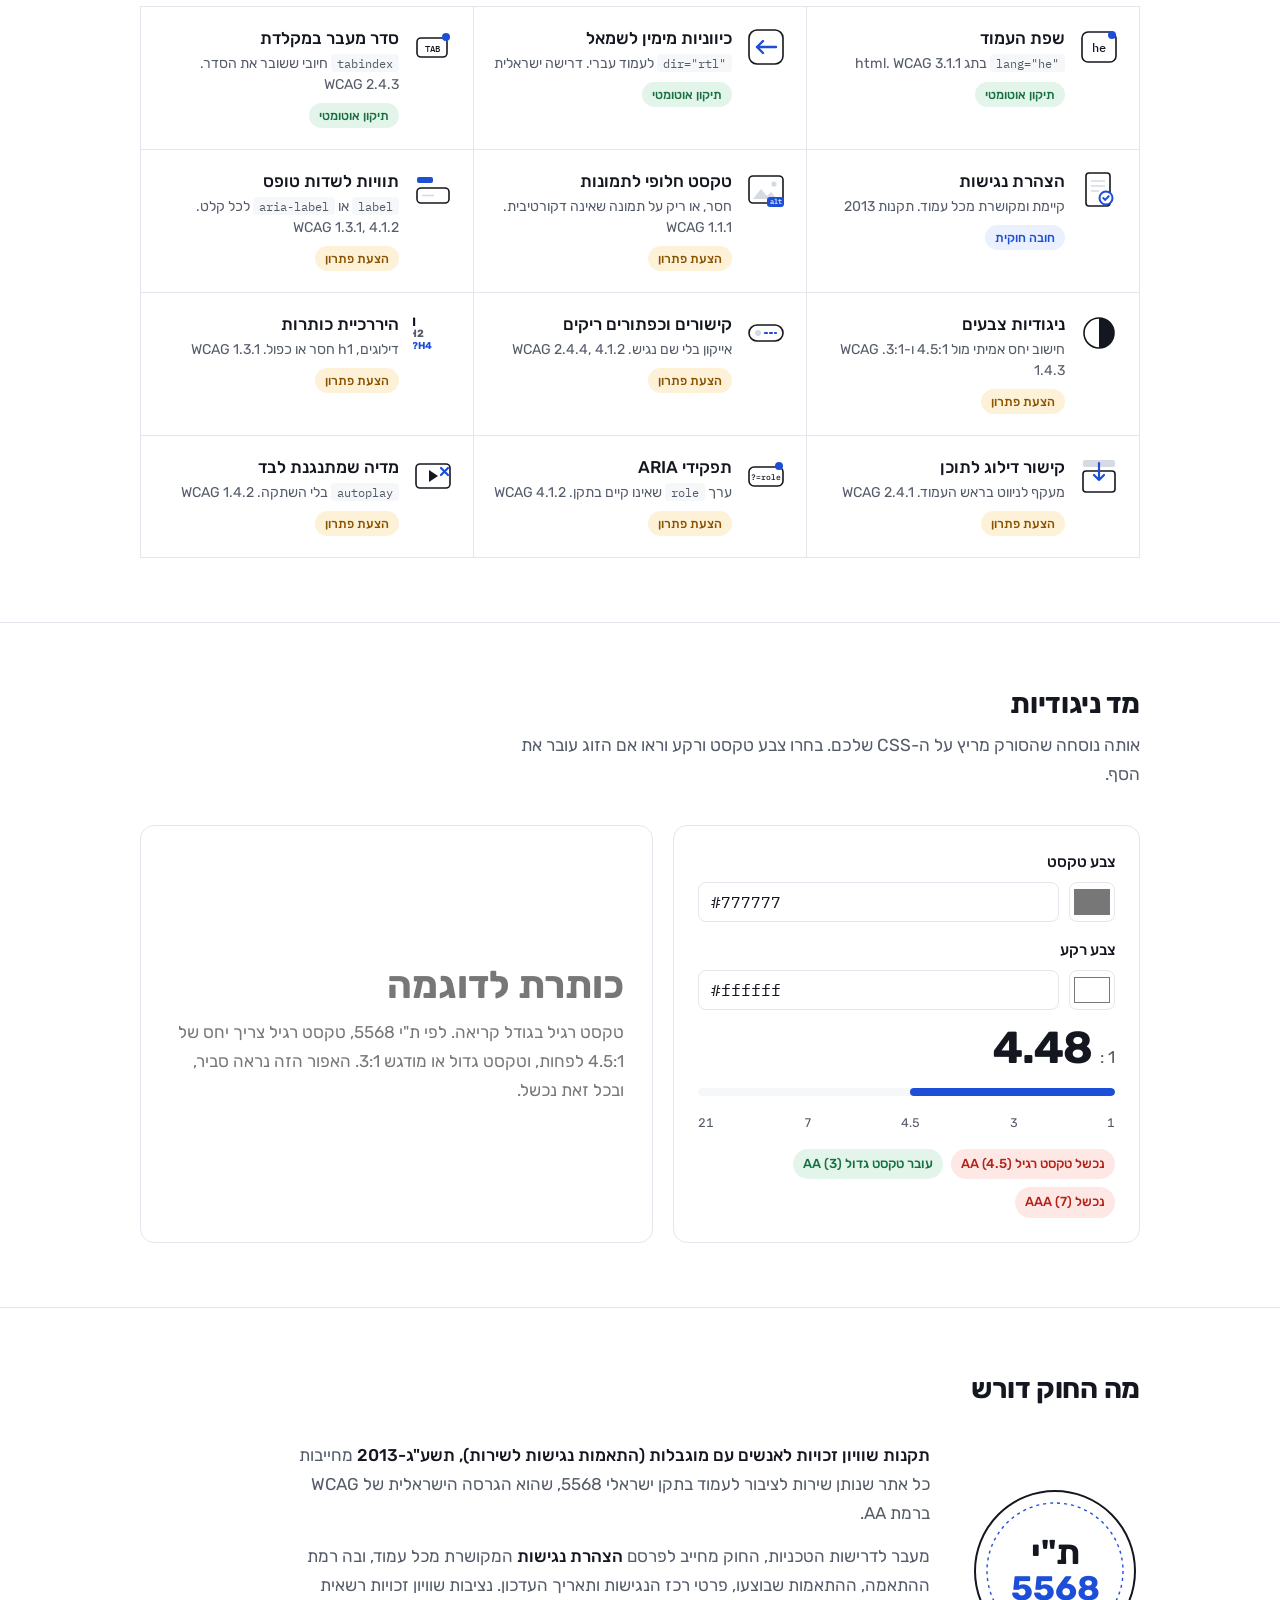
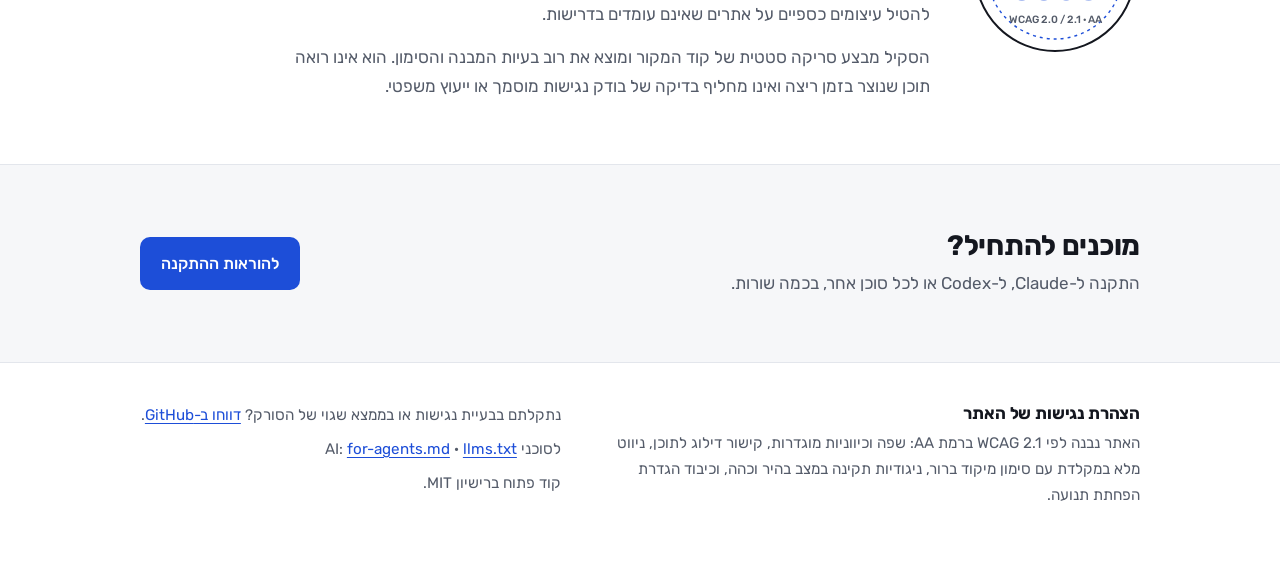
==== commit a3a2681a: "Redesign site on white with Rubik, split install into its own page index.html now covers what the sk" ====
--- a/index.html
+++ b/index.html
@@ -7,8 +7,8 @@
 <title>בודק נגישות ישראלי</title>
 <meta name="description" content="סקיל חינמי לסוכני AI (Claude, Codex ואחרים) שסורק פרויקט אינטרנט לפי תקן ישראלי 5568, מפיק דוח ומתקן את מה שבטוח לתקן.">
 <link rel="canonical" href="https://il-accessibility-site.vercel.app/">
-<link rel="icon" href="/icon.svg" type="image/svg+xml">
-<link rel="manifest" href="/site.webmanifest">
+<link rel="icon" href="icon.svg" type="image/svg+xml">
+<link rel="manifest" href="site.webmanifest">
 <meta property="og:type" content="website">
 <meta property="og:title" content="בודק נגישות ישראלי">
 <meta property="og:description" content="סקיל חינמי לסוכני AI שבודק אתרים לפי תקן ישראלי 5568, מפיק דוח בעברית ומתקן את מה שבטוח לתקן.">
@@ -34,206 +34,87 @@
 </script>
 <link rel="preconnect" href="https://fonts.googleapis.com">
 <link rel="preconnect" href="https://fonts.gstatic.com" crossorigin>
-<link href="https://fonts.googleapis.com/css2?family=Karantina:wght@400;700&family=Assistant:wght@400;600;700&family=IBM+Plex+Mono:wght@400;500&display=swap" rel="stylesheet">
+<link href="https://fonts.googleapis.com/css2?family=Rubik:wght@400;500;700&family=IBM+Plex+Mono:wght@400;500&display=swap" rel="stylesheet">
+<link rel="stylesheet" href="site.css">
 <style>
-/* Layout: a diagnostic surface. Headline column on the start side, a live mock-browser being scanned beside it;
-   every section illustrated with the instruments of accessibility itself (focus ring, contrast meter, diff). */
-:root {
-  --paper: #f3f5f8;
-  --paper-2: #e8ecf2;
-  --panel: #ffffff;
-  --ink: #0f1626;
-  --ink-2: #4a5468;
-  --rule: #cfd6e1;
-  --focus: #ff8a1f;          /* graphics only */
-  --focus-ink: #a84200;      /* text on paper */
-  --focus-soft: #ffeedd;
-  --ok: #157a4a;
-  --ok-soft: #d9f2e4;
-  --crit: #c2271f;
-  --crit-soft: #fde0dd;
-  --warn: #8a5900;
-  --warn-soft: #fff3cc;
-  --code-bg: #0f1626;
-  --code-fg: #e9eef7;
-  --code-add: #7fe0a8;
-  --code-del: #ff9f98;
-  --display: "Karantina", "Assistant", system-ui, sans-serif;
-  --body: "Assistant", "Heebo", system-ui, sans-serif;
-  --mono: "IBM Plex Mono", ui-monospace, Menlo, monospace;
-  color-scheme: light;
-}
-@media (prefers-color-scheme: dark) {
-  :root:not([data-theme="light"]) {
-    --paper: #0d1220; --paper-2: #131a2c; --panel: #171f33; --ink: #eef2f9; --ink-2: #aab4c8; --rule: #2a3449;
-    --focus: #ffa14d; --focus-ink: #ffb46b; --focus-soft: #3a2410;
-    --ok: #6fd79b; --ok-soft: #10301f; --crit: #ff8d84; --crit-soft: #3d1613; --warn: #f5c45a; --warn-soft: #3a2d08;
-    --code-bg: #060912; --code-fg: #e9eef7; color-scheme: dark;
-  }
-}
-:root[data-theme="dark"] {
-  --paper: #0d1220; --paper-2: #131a2c; --panel: #171f33; --ink: #eef2f9; --ink-2: #aab4c8; --rule: #2a3449;
-  --focus: #ffa14d; --focus-ink: #ffb46b; --focus-soft: #3a2410;
-  --ok: #6fd79b; --ok-soft: #10301f; --crit: #ff8d84; --crit-soft: #3d1613; --warn: #f5c45a; --warn-soft: #3a2d08;
-  --code-bg: #060912; --code-fg: #e9eef7; color-scheme: dark;
-}
-
-* { box-sizing: border-box; }
-html { scroll-behavior: smooth; }
-body {
-  margin: 0; direction: rtl;
-  background: var(--paper); color: var(--ink);
-  font-family: var(--body); font-size: 1.0625rem; line-height: 1.65;
-}
-h1, h2, h3 { text-wrap: balance; margin: 0; }
-a { color: inherit; }
-:focus-visible { outline: 3px solid var(--focus); outline-offset: 3px; border-radius: 6px; }
-code, pre, .mono { font-family: var(--mono); }
-.wrap {
-  max-width: 1120px; margin-inline: auto;
-  padding-left: max(16px, env(safe-area-inset-left, 0px));
-  padding-right: max(16px, env(safe-area-inset-right, 0px));
-}
-.skip { position: absolute; top: -80px; inset-inline-start: 16px; background: var(--ink); color: var(--paper); padding: 10px 16px; border-radius: 8px; font-weight: 700; z-index: 20; }
-.skip:focus { top: 16px; }
-
-/* ---------- top bar ---------- */
-.top { position: sticky; top: env(safe-area-inset-top, 0px); z-index: 10; background: color-mix(in srgb, var(--paper) 85%, transparent); backdrop-filter: blur(10px); border-bottom: 1px solid var(--rule); }
-body::before { content: ""; position: fixed; inset: 0 0 auto; height: env(safe-area-inset-top, 0px); z-index: 11; background: var(--paper); }
-.top .wrap { display: flex; align-items: center; justify-content: space-between; gap: 16px; padding-block: 12px; }
-.logo { display: flex; align-items: center; gap: 10px; text-decoration: none; font-weight: 700; }
-.logo svg { width: 30px; height: 30px; }
-.top nav ul { list-style: none; margin: 0; padding: 0; display: flex; gap: 22px; flex-wrap: wrap; }
-.top nav a { text-decoration: none; color: var(--ink-2); font-weight: 600; }
-.top nav a:hover { color: var(--ink); text-decoration: underline; text-underline-offset: 4px; }
-
-/* ---------- hero ---------- */
-.hero .wrap { display: grid; grid-template-columns: 1.05fr 1fr; gap: 48px; align-items: center; padding-block: 64px 48px; }
-.kicker { display: inline-flex; align-items: center; gap: 8px; font-weight: 700; color: var(--focus-ink); font-size: 0.95rem; letter-spacing: 0.02em; }
-.kicker::before { content: ""; width: 10px; height: 10px; border-radius: 50%; background: var(--focus); box-shadow: 0 0 0 4px var(--focus-soft); }
-h1 { font-family: var(--display); font-weight: 700; font-size: clamp(3.4rem, 8.5vw, 6.6rem); line-height: 0.92; letter-spacing: 0.005em; margin: 18px 0 20px; }
-h1 em { font-style: normal; color: var(--focus-ink); }
-.lede { font-size: 1.25rem; color: var(--ink-2); max-width: 34rem; margin: 0 0 28px; }
-.cta { display: flex; gap: 12px; flex-wrap: wrap; align-items: center; }
-.btn { display: inline-flex; align-items: center; gap: 10px; padding: 14px 22px; border-radius: 12px; font-weight: 700; text-decoration: none; border: 2px solid var(--ink); transition: transform .15s ease; }
-.btn:hover { transform: translateY(-1px); }
-.btn-ink { background: var(--ink); color: var(--paper); }
-.btn-ghost { background: transparent; color: var(--ink); }
-.btn svg { width: 18px; height: 18px; }
-.meta { margin: 16px 0 0; color: var(--ink-2); font-size: 0.95rem; display: flex; gap: 14px; flex-wrap: wrap; }
-.meta span::before { content: "•"; margin-inline-end: 8px; color: var(--focus); }
-.meta span:first-child::before { content: none; }
-
-/* mock browser scan */
-.scan { position: relative; background: var(--panel); border: 1px solid var(--rule); border-radius: 16px; box-shadow: 0 30px 60px -30px rgba(15,22,38,.35); overflow: hidden; }
-.scan .bar { display: flex; gap: 6px; padding: 12px 14px; border-bottom: 1px solid var(--rule); background: var(--paper-2); direction: ltr; }
-.scan .bar i { width: 10px; height: 10px; border-radius: 50%; background: var(--rule); }
-.scan .bar .url { margin-inline-start: 10px; flex: 1; height: 10px; border-radius: 5px; background: var(--rule); }
+/* hero */
+.hero .wrap { display: grid; grid-template-columns: 1fr 1.05fr; gap: 56px; align-items: center; padding-block: 64px 56px; }
+.hero .lede { margin-bottom: 28px; }
+.hero h1 { font-size: clamp(2.2rem, 5vw, 3.1rem); }
+.facts { display: flex; flex-wrap: wrap; gap: 6px 18px; margin-top: 22px; color: var(--ink-2); font-size: 0.93rem; list-style: none; padding: 0; }
+.facts li { display: flex; align-items: center; gap: 8px; }
+.facts li::before { content: ""; width: 6px; height: 6px; border-radius: 50%; background: var(--shape-2); }
+
+.scan { position: relative; background: var(--bg); border: 1px solid var(--rule); border-radius: 14px; overflow: hidden; box-shadow: 0 24px 48px -32px rgba(20, 23, 31, .35); }
+.scan .bar { display: flex; gap: 6px; align-items: center; padding: 11px 14px; border-bottom: 1px solid var(--rule); background: var(--surface); direction: ltr; }
+.scan .bar i { width: 9px; height: 9px; border-radius: 50%; background: var(--shape-2); }
+.scan .bar span { margin-inline-start: 10px; flex: 1; height: 9px; border-radius: 5px; background: var(--shape); }
 .scan svg { display: block; width: 100%; height: auto; }
-.scan .sweep { position: absolute; inset-inline: 0; top: 44px; height: 3px; background: linear-gradient(90deg, transparent, var(--focus), transparent); box-shadow: 0 0 18px 4px color-mix(in srgb, var(--focus) 55%, transparent); animation: sweep 5s ease-in-out infinite; }
-@keyframes sweep { 0% { transform: translateY(0); opacity: 0 } 8% { opacity: 1 } 92% { opacity: 1 } 100% { transform: translateY(380px); opacity: 0 } }
-.flag { position: absolute; display: inline-flex; align-items: center; gap: 6px; padding: 5px 10px; border-radius: 999px; font-size: 0.8rem; font-weight: 700; white-space: nowrap; border: 1px solid; animation: pop .5s ease both; }
-.flag::before { content: ""; width: 8px; height: 8px; border-radius: 50%; background: currentColor; }
-.flag.crit { color: var(--crit); background: var(--crit-soft); border-color: color-mix(in srgb, var(--crit) 35%, transparent); }
-.flag.warn { color: var(--warn); background: var(--warn-soft); border-color: color-mix(in srgb, var(--warn) 35%, transparent); }
-.flag.ok   { color: var(--ok);   background: var(--ok-soft);   border-color: color-mix(in srgb, var(--ok) 35%, transparent); }
-@keyframes pop { from { transform: scale(.85) } to { transform: scale(1) } }
-.flag:nth-of-type(2) { animation-delay: .15s } .flag:nth-of-type(3) { animation-delay: .3s } .flag:nth-of-type(4) { animation-delay: .45s } .flag:nth-of-type(5) { animation-delay: .6s }
-.scan .ring { stroke: var(--focus); stroke-width: 3; fill: none; stroke-dasharray: 6 4; animation: ring 1.2s linear infinite; }
+.sweep { position: absolute; inset-inline: 0; top: 42px; height: 2px; background: var(--accent); box-shadow: 0 0 14px 2px color-mix(in srgb, var(--accent) 45%, transparent); animation: sweep 5.5s ease-in-out infinite; }
+@keyframes sweep { 0% { transform: translateY(0); opacity: 0 } 10% { opacity: .9 } 90% { opacity: .9 } 100% { transform: translateY(370px); opacity: 0 } }
+.flag { position: absolute; display: inline-flex; align-items: center; gap: 6px; padding: 4px 10px; border-radius: 999px; font-size: 0.78rem; font-weight: 500; white-space: nowrap; animation: pop .45s ease both; }
+.flag::before { content: ""; width: 7px; height: 7px; border-radius: 50%; background: currentColor; }
+.flag.crit { color: var(--crit); background: var(--crit-soft); }
+.flag.warn { color: var(--warn); background: var(--warn-soft); }
+.flag.ok { color: var(--ok); background: var(--ok-soft); }
+@keyframes pop { from { transform: scale(.88) } to { transform: scale(1) } }
+.flag:nth-of-type(2) { animation-delay: .12s } .flag:nth-of-type(3) { animation-delay: .24s } .flag:nth-of-type(4) { animation-delay: .36s } .flag:nth-of-type(5) { animation-delay: .48s }
+.ring { stroke: var(--focus); stroke-width: 2.5; fill: none; stroke-dasharray: 6 4; animation: ring 1.4s linear infinite; }
 @keyframes ring { to { stroke-dashoffset: -20 } }
-@media (prefers-reduced-motion: reduce) {
-  .scan .sweep { display: none } .flag { animation: none } .scan .ring { animation: none } .btn { transition: none } html { scroll-behavior: auto }
-}
-
-/* ---------- sections ---------- */
-section { padding-block: 72px; border-top: 1px solid var(--rule); }
-.sec-head { display: grid; grid-template-columns: auto 1fr; gap: 20px 28px; align-items: end; margin-bottom: 40px; }
-.sec-num { font-family: var(--display); font-size: 4rem; line-height: 0.8; color: var(--focus); font-weight: 700; }
-h2 { font-family: var(--display); font-weight: 700; font-size: clamp(2.2rem, 4.5vw, 3.4rem); line-height: 0.95; }
-.sec-head p { grid-column: 2; margin: 0; color: var(--ink-2); max-width: 40rem; font-size: 1.1rem; }
 
 /* fix vs suggest */
 .split { display: grid; grid-template-columns: 1fr 1fr; gap: 20px; }
-.panel { background: var(--panel); border: 1px solid var(--rule); border-radius: 16px; padding: 26px; min-width: 0; }
-.panel h3 { font-size: 1.35rem; font-weight: 700; display: flex; align-items: center; gap: 10px; margin-bottom: 8px; }
-.pill { font-size: 0.8rem; padding: 3px 10px; border-radius: 999px; font-weight: 700; }
-.pill.ok { background: var(--ok-soft); color: var(--ok); } .pill.warn { background: var(--warn-soft); color: var(--warn); }
-.panel p { color: var(--ink-2); margin: 0 0 16px; }
-pre.diff { direction: ltr; text-align: left; margin: 0; background: var(--code-bg); color: var(--code-fg); border-radius: 10px; padding: 16px 18px; font-size: 0.9rem; line-height: 1.7; overflow-x: auto; }
-.diff .del { color: var(--code-del); } .diff .add { color: var(--code-add); } .diff .cm { opacity: .55; }
-.suggest { direction: rtl; background: var(--paper-2); border-radius: 10px; padding: 16px 18px; font-size: 0.95rem; }
-.suggest dt { font-weight: 700; margin-top: 10px; } .suggest dt:first-child { margin-top: 0 } .suggest dd { margin: 2px 0 0; color: var(--ink-2); }
-.suggest code { background: var(--panel); padding: 1px 6px; border-radius: 4px; direction: ltr; unicode-bidi: isolate; font-size: 0.9em; }
-
-/* checks grid */
-.checks { display: grid; grid-template-columns: repeat(auto-fill, minmax(240px, 1fr)); gap: 14px; list-style: none; padding: 0; margin: 0; }
-.checks li { background: var(--panel); border: 1px solid var(--rule); border-radius: 14px; padding: 18px; display: grid; grid-template-columns: 44px 1fr; gap: 14px; align-items: start; min-width: 0; }
-.checks svg { width: 44px; height: 44px; }
-.checks b { display: block; font-size: 1.05rem; line-height: 1.3; }
-.checks small { display: block; color: var(--ink-2); margin-top: 4px; font-size: 0.88rem; }
-.checks .tag { display: inline-block; margin-top: 8px; font-size: 0.75rem; font-weight: 700; padding: 2px 8px; border-radius: 999px; }
-.tag.ok { background: var(--ok-soft); color: var(--ok); } .tag.warn { background: var(--warn-soft); color: var(--warn); } .tag.law { background: var(--focus-soft); color: var(--focus-ink); }
-
-/* contrast tool */
-.tool { display: grid; grid-template-columns: 1fr 1.1fr; gap: 24px; align-items: stretch; }
+.split h3 { display: flex; align-items: center; gap: 10px; flex-wrap: wrap; }
+.suggest { margin: 16px 0 0; background: var(--surface); border-radius: 10px; padding: 16px 18px; font-size: 0.95rem; }
+.suggest dt { font-weight: 500; margin-top: 12px; } .suggest dt:first-child { margin-top: 0; }
+.suggest dd { margin: 2px 0 0; color: var(--ink-2); }
+
+/* checks */
+.checks { list-style: none; margin: 0; padding: 0; display: grid; grid-template-columns: repeat(3, 1fr); border-top: 1px solid var(--rule); border-inline-start: 1px solid var(--rule); }
+.checks li { display: grid; grid-template-columns: 40px 1fr; gap: 14px; align-items: start; padding: 20px; border-bottom: 1px solid var(--rule); border-inline-end: 1px solid var(--rule); min-width: 0; }
+.checks svg { width: 40px; height: 40px; }
+.checks b { display: block; font-weight: 500; line-height: 1.35; }
+.checks small { display: block; color: var(--ink-2); font-size: 0.88rem; margin-top: 3px; line-height: 1.5; }
+.checks .tag { margin-top: 8px; }
+
+/* contrast meter */
+.tool { display: grid; grid-template-columns: 1fr 1.1fr; gap: 20px; }
 .tool .panel { display: grid; gap: 16px; align-content: start; }
 .field { display: grid; gap: 6px; }
-.field label { font-weight: 700; font-size: 0.95rem; }
-.field .row { display: flex; gap: 10px; align-items: center; }
-.field input[type="color"] { width: 48px; height: 40px; border: 1px solid var(--rule); border-radius: 8px; padding: 2px; background: var(--panel); cursor: pointer; }
-.field input[type="text"] { flex: 1; min-width: 0; font-family: var(--mono); font-size: 1rem; padding: 9px 12px; border: 1px solid var(--rule); border-radius: 8px; background: var(--paper); color: var(--ink); direction: ltr; }
-.preview { border-radius: 16px; border: 1px solid var(--rule); padding: 28px; display: grid; gap: 14px; align-content: center; min-width: 0; }
-.preview .big { font-family: var(--display); font-size: 3.2rem; line-height: 1; font-weight: 700; }
-.preview .small { font-size: 1rem; }
-.ratio { display: flex; align-items: baseline; gap: 10px; margin-top: 10px; direction: ltr; justify-content: flex-end; }
-.ratio b { font-family: var(--display); font-size: 3.6rem; line-height: 1; font-variant-numeric: tabular-nums; }
+.field label { font-weight: 500; font-size: 0.95rem; }
+.field .row { display: flex; gap: 10px; }
+.field input[type="color"] { width: 46px; height: 40px; padding: 2px; border: 1px solid var(--rule); border-radius: 8px; background: var(--bg); cursor: pointer; }
+.field input[type="text"] { flex: 1; min-width: 0; padding: 8px 12px; font: 1rem var(--mono); direction: ltr; border: 1px solid var(--rule); border-radius: 8px; background: var(--bg); color: var(--ink); }
+.ratio { display: flex; align-items: baseline; justify-content: flex-end; gap: 8px; direction: ltr; }
+.ratio b { font-size: 2.8rem; font-weight: 700; line-height: 1; font-variant-numeric: tabular-nums; letter-spacing: -0.02em; }
+.ratio span { color: var(--ink-2); }
+.meter { height: 8px; border-radius: 4px; background: var(--surface); position: relative; overflow: hidden; }
+.meter i { position: absolute; inset-block: 0; inset-inline-start: 0; background: var(--accent); border-radius: 4px; transition: width .25s ease; }
+.marks { display: flex; justify-content: space-between; font-size: 0.78rem; color: var(--ink-2); font-variant-numeric: tabular-nums; }
 .verdicts { display: flex; gap: 8px; flex-wrap: wrap; }
-.verdict { font-size: 0.85rem; font-weight: 700; padding: 4px 10px; border-radius: 999px; border: 1px solid var(--rule); }
-.verdict.pass { background: var(--ok-soft); color: var(--ok); border-color: transparent; }
-.verdict.fail { background: var(--crit-soft); color: var(--crit); border-color: transparent; }
-.meter { height: 10px; border-radius: 5px; background: var(--paper-2); position: relative; overflow: hidden; }
-.meter i { position: absolute; inset-block: 0; inset-inline-start: 0; border-radius: 5px; background: var(--focus); transition: width .3s ease; }
-.meter-marks { display: flex; justify-content: space-between; font-size: 0.78rem; color: var(--ink-2); font-variant-numeric: tabular-nums; }
-
-/* install */
-.install { display: grid; grid-template-columns: 1fr 1fr; gap: 20px; }
-.install ol { margin: 0; padding-inline-start: 22px; color: var(--ink-2); }
-.install li + li { margin-top: 8px; }
-pre.sh { direction: ltr; text-align: left; margin: 12px 0 0; background: var(--code-bg); color: var(--code-fg); border-radius: 10px; padding: 14px 16px; font-size: 0.88rem; line-height: 1.7; overflow-x: auto; }
-.prompts { list-style: none; margin: 24px 0 0; padding: 0; display: grid; gap: 10px; }
-.prompts li { background: var(--panel); border: 1px solid var(--rule); border-radius: 12px; padding: 14px 18px; position: relative; padding-inline-start: 46px; }
-.prompts li::before { content: "›"; position: absolute; inset-inline-start: 18px; top: 8px; font-size: 1.6rem; color: var(--focus); font-weight: 700; }
-
-.install.three { grid-template-columns: repeat(3, 1fr); }
-.install .panel p code { background: var(--paper-2); padding: 1px 6px; border-radius: 4px; direction: ltr; unicode-bidi: isolate; font-size: 0.9em; }
-
-/* send to your agent */
-.sendbox { background: var(--panel); border: 1px solid var(--rule); border-radius: 16px; padding: 22px; display: grid; gap: 12px; }
-.sendbox-label { font-weight: 700; font-size: 0.95rem; }
-.sendbox textarea { width: 100%; direction: ltr; text-align: left; font-family: var(--mono); font-size: 0.88rem; line-height: 1.6; padding: 14px 16px; border: 1px solid var(--rule); border-radius: 10px; background: var(--paper); color: var(--ink); resize: vertical; }
-.sendbox-actions { display: flex; align-items: center; gap: 14px; flex-wrap: wrap; }
-.sendbox-status { color: var(--ok); font-weight: 700; min-height: 1.4em; }
-.sendbox-link { color: var(--ink-2); font-weight: 600; margin-inline-start: auto; }
-
-/* law stamp */
-.law { display: grid; grid-template-columns: 180px 1fr; gap: 32px; align-items: center; background: var(--panel); border: 1px solid var(--rule); border-radius: 18px; padding: 32px; }
-.law svg { width: 180px; height: 180px; max-width: 100%; }
-.law p { margin: 0 0 12px; color: var(--ink-2); } .law p:last-child { margin: 0; }
-.law strong { color: var(--ink); }
-
-footer { border-top: 1px solid var(--rule); padding-block: 36px 56px; color: var(--ink-2); font-size: 0.95rem; }
-footer .wrap { display: grid; grid-template-columns: 1fr 1fr; gap: 24px; }
-footer h2 { font-size: 1.6rem; margin-bottom: 8px; color: var(--ink); }
-footer p { margin: 0 0 8px; }
-
-@media (max-width: 860px) {
-  .hero .wrap { grid-template-columns: 1fr; gap: 36px; padding-block: 44px 36px; }
-  .split, .tool, .install, .install.three, footer .wrap { grid-template-columns: 1fr; }
-  .law { grid-template-columns: 1fr; text-align: center; justify-items: center; }
-  .sec-head { grid-template-columns: 1fr; } .sec-head p { grid-column: 1; }
-  .top .wrap { flex-direction: column; align-items: flex-start; }
-  .btn { width: 100%; justify-content: center; }
+.verdict { font-size: 0.82rem; font-weight: 500; padding: 4px 10px; border-radius: 999px; }
+.verdict.pass { background: var(--ok-soft); color: var(--ok); }
+.verdict.fail { background: var(--crit-soft); color: var(--crit); }
+.preview { border-radius: 14px; border: 1px solid var(--rule); padding: 28px; display: grid; gap: 12px; align-content: center; min-width: 0; }
+.preview .big { font-size: 2.4rem; font-weight: 700; line-height: 1.1; }
+
+/* law */
+.law { display: grid; grid-template-columns: 170px 1fr; gap: 40px; align-items: center; }
+.law svg { width: 170px; height: 170px; max-width: 100%; }
+.law .text { display: grid; gap: 14px; color: var(--ink-2); max-width: 40rem; }
+.law strong { color: var(--ink); font-weight: 500; }
+
+.next { background: var(--surface); }
+.next .wrap { display: flex; align-items: center; justify-content: space-between; gap: 24px; flex-wrap: wrap; }
+.next p { color: var(--ink-2); margin-top: 6px; }
+
+@media (max-width: 900px) { .checks { grid-template-columns: repeat(2, 1fr); } }
+@media (max-width: 820px) {
+  .hero .wrap { grid-template-columns: 1fr; gap: 36px; padding-block: 44px 40px; }
+  .split, .tool { grid-template-columns: 1fr; }
+  .law { grid-template-columns: 1fr; justify-items: start; }
 }
+@media (max-width: 560px) { .checks { grid-template-columns: 1fr; } }
 </style>
 </head>
 <body>
@@ -241,18 +122,17 @@
 
 <header class="top">
   <div class="wrap">
-    <a class="logo" href="#main" aria-label="בודק נגישות ישראלי, לראש העמוד">
-      <svg viewBox="0 0 32 32" aria-hidden="true"><rect x="3" y="3" width="26" height="26" rx="8" fill="none" stroke="currentColor" stroke-width="2.5" stroke-dasharray="7 4"/><circle cx="16" cy="16" r="5" fill="var(--focus)"/></svg>
+    <a class="logo" href="index.html">
+      <svg viewBox="0 0 32 32" aria-hidden="true"><rect x="3" y="3" width="26" height="26" rx="8" fill="none" stroke="currentColor" stroke-width="2.4" stroke-dasharray="7 4"/><circle cx="16" cy="16" r="4.5" fill="var(--focus)"/></svg>
       <span>בודק נגישות ישראלי</span>
     </a>
     <nav aria-label="ניווט ראשי">
       <ul>
-        <li><a href="#how">איך זה עובד</a></li>
+        <li><a href="index.html" aria-current="page">אודות</a></li>
         <li><a href="#checks">מה נבדק</a></li>
         <li><a href="#contrast">מד ניגודיות</a></li>
-        <li><a href="#install">התקנה</a></li>
-        <li><a href="#ai">לסוכן שלכם</a></li>
         <li><a href="#law">החוק</a></li>
+        <li><a class="nav-cta" href="install.html">התקנה</a></li>
       </ul>
     </nav>
   </div>
@@ -262,46 +142,51 @@
   <div class="hero">
     <div class="wrap">
       <div>
-        <span class="kicker">סקיל קוד פתוח ל-Claude, Codex וכל סוכן AI</span>
-        <h1>האתר שלך<br><em>עומד בחוק</em><br>הנגישות?</h1>
+        <p class="eyebrow">סקיל קוד פתוח לסוכני AI</p>
+        <h1>בדיקת נגישות לפי תקן ישראלי 5568, ישירות על הקוד שלכם</h1>
         <p class="lede">
-          הסקיל סורק את הקוד לפי תקן ישראלי 5568, מסמן כל בעיה עם קובץ ושורה,
-          מתקן בעצמו את מה שיש לו תשובה אחת נכונה, ומציע פתרון מדויק לכל השאר.
+          הסקיל סורק את הפרויקט, מסמן כל בעיה עם קובץ ושורה, מתקן בעצמו את מה שיש לו תשובה
+          אחת נכונה, ומשאיר לכם הצעה מדויקת לכל השאר.
         </p>
         <div class="cta">
-          <a class="btn btn-ink" href="https://github.com/jordanhemo/il-accessibility-audit/raw/main/dist/il-accessibility-audit.zip">
-            <svg viewBox="0 0 24 24" aria-hidden="true" fill="none" stroke="currentColor" stroke-width="2.2" stroke-linecap="round" stroke-linejoin="round"><path d="M12 3v12m0 0l-4-4m4 4l4-4M4 17v2a2 2 0 002 2h12a2 2 0 002-2v-2"/></svg>
-            הורדת הסקיל
+          <a class="btn btn-primary" href="install.html">
+            להתקנה
+            <svg viewBox="0 0 24 24" aria-hidden="true" fill="none" stroke="currentColor" stroke-width="2" stroke-linecap="round" stroke-linejoin="round"><path d="M15 6l-6 6 6 6"/></svg>
           </a>
-          <a class="btn btn-ghost" href="https://github.com/jordanhemo/il-accessibility-audit">הקוד ב-GitHub</a>
-        </div>
-        <p class="meta"><span>HTML / CSS / JS</span><span>React / Next.js</span><span>Vue</span><span>Svelte</span><span>Python 3 בלבד</span></p>
+          <a class="btn btn-plain" href="https://github.com/jordanhemo/il-accessibility-audit">הקוד ב-GitHub</a>
+        </div>
+        <ul class="facts">
+          <li>Claude, Codex וכל סוכן</li>
+          <li>HTML, React, Vue, Svelte</li>
+          <li>Python 3 בלבד</li>
+          <li>רישיון MIT</li>
+        </ul>
       </div>
 
       <div class="scan" role="img" aria-label="הדמיה של סריקת עמוד: סמנים מציינים תמונה ללא טקסט חלופי, שדה ללא תווית, ניגודיות נמוכה, ושני תיקונים שבוצעו">
-        <div class="bar"><i></i><i></i><i></i><span class="url"></span></div>
+        <div class="bar"><i></i><i></i><i></i><span></span></div>
         <svg viewBox="0 0 520 380" aria-hidden="true">
-          <rect x="0" y="0" width="520" height="380" fill="var(--panel)"/>
-          <rect x="40" y="28" width="440" height="22" rx="4" fill="var(--paper-2)"/>
-          <rect x="40" y="62" width="300" height="12" rx="3" fill="var(--rule)"/>
-          <rect x="40" y="82" width="340" height="12" rx="3" fill="var(--rule)"/>
-          <rect x="40" y="102" width="220" height="12" rx="3" fill="var(--rule)"/>
-          <rect x="40" y="140" width="200" height="120" rx="8" fill="var(--paper-2)"/>
-          <path d="M60 240l45-55 35 40 25-28 35 43z" fill="var(--rule)"/>
-          <circle cx="200" cy="170" r="12" fill="var(--rule)"/>
-          <rect x="268" y="140" width="212" height="12" rx="3" fill="var(--rule)"/>
-          <rect x="268" y="160" width="190" height="12" rx="3" fill="var(--rule)"/>
-          <rect x="268" y="196" width="212" height="34" rx="6" fill="var(--paper-2)" stroke="var(--rule)"/>
-          <rect x="268" y="236" width="120" height="26" rx="6" fill="var(--rule)"/>
-          <rect x="40" y="290" width="440" height="50" rx="8" fill="#9aa3b2"/>
-          <rect x="60" y="308" width="170" height="14" rx="3" fill="#b4bcc9"/>
+          <rect width="520" height="380" fill="var(--bg)"/>
+          <rect x="40" y="28" width="440" height="22" rx="4" fill="var(--shape)"/>
+          <rect x="40" y="62" width="300" height="11" rx="3" fill="var(--shape)"/>
+          <rect x="40" y="82" width="340" height="11" rx="3" fill="var(--shape)"/>
+          <rect x="40" y="102" width="220" height="11" rx="3" fill="var(--shape)"/>
+          <rect x="40" y="140" width="200" height="120" rx="8" fill="var(--surface)" stroke="var(--rule)"/>
+          <path d="M60 240l45-55 35 40 25-28 35 43z" fill="var(--shape-2)"/>
+          <circle cx="200" cy="170" r="12" fill="var(--shape-2)"/>
+          <rect x="268" y="140" width="212" height="11" rx="3" fill="var(--shape)"/>
+          <rect x="268" y="160" width="190" height="11" rx="3" fill="var(--shape)"/>
+          <rect x="268" y="196" width="212" height="34" rx="6" fill="var(--bg)" stroke="var(--shape-2)"/>
+          <rect x="268" y="236" width="120" height="26" rx="6" fill="var(--shape-2)"/>
+          <rect x="40" y="290" width="440" height="50" rx="8" fill="#a3aab6"/>
+          <rect x="60" y="308" width="170" height="13" rx="3" fill="#b8bec8"/>
           <rect x="268" y="196" width="212" height="34" rx="6" class="ring"/>
         </svg>
         <span class="sweep" aria-hidden="true"></span>
-        <span class="flag crit" style="top:150px; inset-inline-start:30px">תמונה בלי alt</span>
+        <span class="flag crit" style="top:148px; inset-inline-start:30px">תמונה בלי alt</span>
         <span class="flag crit" style="top:222px; inset-inline-end:28px">שדה בלי label</span>
-        <span class="flag warn" style="top:338px; inset-inline-start:40px">ניגודיות 1.6:1</span>
-        <span class="flag ok" style="top:56px; inset-inline-end:28px">נוסף lang="he" dir="rtl"</span>
+        <span class="flag warn" style="top:336px; inset-inline-start:40px">ניגודיות 1.6:1</span>
+        <span class="flag ok" style="top:54px; inset-inline-end:28px">נוסף lang="he" dir="rtl"</span>
         <span class="flag ok" style="top:270px; inset-inline-end:150px">tabindex תוקן</span>
       </div>
     </div>
@@ -310,15 +195,14 @@
   <section id="how" aria-labelledby="how-t">
     <div class="wrap">
       <div class="sec-head">
-        <span class="sec-num" aria-hidden="true">01</span>
-        <h2 id="how-t">מתקן מה שבטוח. מציע מה שלא.</h2>
-        <p>הסקיל מבדיל בין ממצא שיש לו תיקון אחד נכון לבין ממצא שדורש שיקול דעת. הוא לא ממציא טקסט חלופי ולא מחליף צבעי מותג על דעת עצמו.</p>
+        <h2 id="how-t">מתקן מה שבטוח, מציע מה שלא</h2>
+        <p>הסקיל מבדיל בין ממצא שיש לו תיקון אחד נכון לבין ממצא שדורש שיקול דעת. הוא לא ממציא טקסט חלופי ולא משנה צבעי מותג על דעת עצמו.</p>
       </div>
       <div class="split">
         <div class="panel">
           <h3>תיקון אוטומטי <span class="pill ok">מיושם בקוד</span></h3>
-          <p>כשהתשובה ידועה מראש, Claude עורך את הקובץ ומסמן בדוח שהבעיה טופלה.</p>
-<pre class="diff" aria-label="דוגמת diff של תיקון אוטומטי"><span class="cm">index.html</span>
+          <p>כשהתשובה ידועה מראש, הקובץ נערך והדוח מסמן שהבעיה טופלה.</p>
+<pre class="code" aria-label="דוגמת שינוי שהסקיל מבצע"><span class="cm">index.html</span>
 <span class="del">- &lt;html&gt;</span>
 <span class="add">+ &lt;html lang="he" dir="rtl"&gt;</span>
 
@@ -328,12 +212,12 @@
         </div>
         <div class="panel">
           <h3>הצעת פתרון <span class="pill warn">דורש החלטה</span></h3>
-          <p>כשצריך תוכן או עיצוב, הדוח מביא את המיקום המדויק ואת הצעד הבא, בלי לנחש.</p>
+          <p>כשצריך תוכן או עיצוב, הדוח מביא את המיקום המדויק ואת הצעד הבא.</p>
           <dl class="suggest">
             <dt><code>Hero.jsx:5</code> תמונה ללא טקסט חלופי</dt>
             <dd>להוסיף <code>alt</code> עם תיאור עברי קצר. אם התמונה דקורטיבית בלבד, <code>alt=""</code>.</dd>
             <dt><code>style.css:12</code> ניגודיות 1.27:1</dt>
-            <dd>נדרש 4.5:1 לטקסט רגיל. להכהות את הטקסט או להבהיר את הרקע, ולאמת במד הניגודיות.</dd>
+            <dd>נדרש 4.5:1 לטקסט רגיל. להכהות את הטקסט או להבהיר את הרקע.</dd>
             <dt>הצהרת נגישות לא נמצאה</dt>
             <dd>חובה חוקית. הסקיל מספק תבנית, ואת פרטי רכז הנגישות משלימים בעצמכם.</dd>
           </dl>
@@ -345,57 +229,56 @@
   <section id="checks" aria-labelledby="checks-t">
     <div class="wrap">
       <div class="sec-head">
-        <span class="sec-num" aria-hidden="true">02</span>
         <h2 id="checks-t">שתים עשרה בדיקות</h2>
         <p>קריטריוני WCAG 2.0/2.1 ברמת AA שעליהם מבוסס ת"י 5568, ועוד שתי דרישות שקיימות רק בישראל.</p>
       </div>
       <ul class="checks">
         <li>
-          <svg viewBox="0 0 44 44" aria-hidden="true"><rect x="4" y="6" width="36" height="32" rx="6" fill="var(--paper-2)" stroke="var(--rule)"/><text x="22" y="30" text-anchor="middle" font-family="var(--mono)" font-size="15" font-weight="700" fill="var(--ink)">he</text><path d="M30 12h6m0 0l-3-3m3 3l-3 3" stroke="var(--focus)" stroke-width="2.2" fill="none" stroke-linecap="round"/></svg>
+          <svg viewBox="0 0 40 40" aria-hidden="true"><rect x="3" y="5" width="34" height="30" rx="6" fill="none" stroke="var(--ink)" stroke-width="1.6"/><text x="20" y="25" text-anchor="middle" font-family="var(--mono)" font-size="12" font-weight="500" fill="var(--ink)">he</text><circle cx="33" cy="8" r="4" fill="var(--accent)"/></svg>
           <div><b>שפת העמוד</b><small><code>lang="he"</code> בתג html. WCAG 3.1.1</small><span class="tag ok">תיקון אוטומטי</span></div>
         </li>
         <li>
-          <svg viewBox="0 0 44 44" aria-hidden="true"><path d="M36 22H10m0 0l8-8m-8 8l8 8" stroke="var(--focus)" stroke-width="3" fill="none" stroke-linecap="round" stroke-linejoin="round"/><rect x="4" y="4" width="36" height="36" rx="8" fill="none" stroke="var(--rule)"/></svg>
+          <svg viewBox="0 0 40 40" aria-hidden="true"><rect x="3" y="3" width="34" height="34" rx="8" fill="none" stroke="var(--ink)" stroke-width="1.6"/><path d="M30 20H11m0 0l6-6m-6 6l6 6" stroke="var(--accent)" stroke-width="2.4" fill="none" stroke-linecap="round" stroke-linejoin="round"/></svg>
           <div><b>כיווניות מימין לשמאל</b><small><code>dir="rtl"</code> לעמוד עברי. דרישה ישראלית</small><span class="tag ok">תיקון אוטומטי</span></div>
         </li>
         <li>
-          <svg viewBox="0 0 44 44" aria-hidden="true"><rect x="6" y="12" width="32" height="20" rx="4" fill="var(--paper-2)" stroke="var(--rule)"/><text x="22" y="27" text-anchor="middle" font-family="var(--mono)" font-size="11" font-weight="700" fill="var(--ink)">TAB</text><circle cx="36" cy="12" r="5" fill="var(--focus)"/></svg>
+          <svg viewBox="0 0 40 40" aria-hidden="true"><rect x="4" y="11" width="30" height="19" rx="4" fill="none" stroke="var(--ink)" stroke-width="1.6"/><text x="19" y="24.5" text-anchor="middle" font-family="var(--mono)" font-size="9" font-weight="500" fill="var(--ink)">TAB</text><circle cx="33" cy="10" r="4" fill="var(--accent)"/></svg>
           <div><b>סדר מעבר במקלדת</b><small><code>tabindex</code> חיובי ששובר את הסדר. WCAG 2.4.3</small><span class="tag ok">תיקון אוטומטי</span></div>
         </li>
         <li>
-          <svg viewBox="0 0 44 44" aria-hidden="true"><rect x="8" y="4" width="28" height="36" rx="3" fill="var(--paper-2)" stroke="var(--rule)"/><path d="M14 14h16M14 20h16M14 26h10" stroke="var(--rule)" stroke-width="2"/><circle cx="30" cy="31" r="7" fill="none" stroke="var(--focus)" stroke-width="2.2"/><path d="M27 31l2 2 4-4" stroke="var(--focus)" stroke-width="2.2" fill="none" stroke-linecap="round"/></svg>
-          <div><b>הצהרת נגישות</b><small>קיימת ומקושרת מכל עמוד. תקנות 2013</small><span class="tag law">חובה חוקית</span></div>
-        </li>
-        <li>
-          <svg viewBox="0 0 44 44" aria-hidden="true"><rect x="5" y="8" width="34" height="28" rx="4" fill="var(--paper-2)" stroke="var(--rule)"/><path d="M9 32l9-11 7 8 5-5 6 8z" fill="var(--rule)"/><circle cx="30" cy="16" r="3" fill="var(--rule)"/><rect x="24" y="28" width="16" height="10" rx="3" fill="var(--focus)"/><text x="32" y="36" text-anchor="middle" font-family="var(--mono)" font-size="7.5" font-weight="700" fill="#1a1a1a">alt</text></svg>
+          <svg viewBox="0 0 40 40" aria-hidden="true"><rect x="7" y="3" width="24" height="33" rx="3" fill="none" stroke="var(--ink)" stroke-width="1.6"/><path d="M12 11h14M12 16h14M12 21h8" stroke="var(--shape-2)" stroke-width="1.6"/><circle cx="27" cy="28" r="6.5" fill="var(--bg)" stroke="var(--accent)" stroke-width="2"/><path d="M24.3 28l1.9 1.9 3.5-3.6" stroke="var(--accent)" stroke-width="2" fill="none" stroke-linecap="round"/></svg>
+          <div><b>הצהרת נגישות</b><small>קיימת ומקושרת מכל עמוד. תקנות 2013</small><span class="tag law-tag">חובה חוקית</span></div>
+        </li>
+        <li>
+          <svg viewBox="0 0 40 40" aria-hidden="true"><rect x="3" y="6" width="34" height="27" rx="4" fill="none" stroke="var(--ink)" stroke-width="1.6"/><path d="M7 29l8-10 6 7 4-4 6 7z" fill="var(--shape-2)"/><circle cx="28" cy="14" r="2.6" fill="var(--shape-2)"/><rect x="21" y="27" width="17" height="10" rx="3" fill="var(--accent)"/><text x="29.5" y="34.4" text-anchor="middle" font-family="var(--mono)" font-size="7" font-weight="500" fill="var(--accent-ink)">alt</text></svg>
           <div><b>טקסט חלופי לתמונות</b><small>חסר, או ריק על תמונה שאינה דקורטיבית. WCAG 1.1.1</small><span class="tag warn">הצעת פתרון</span></div>
         </li>
         <li>
-          <svg viewBox="0 0 44 44" aria-hidden="true"><rect x="6" y="20" width="32" height="16" rx="4" fill="var(--paper-2)" stroke="var(--rule)"/><rect x="6" y="8" width="18" height="7" rx="2" fill="var(--focus)"/><path d="M12 28h14" stroke="var(--rule)" stroke-width="2"/></svg>
+          <svg viewBox="0 0 40 40" aria-hidden="true"><rect x="4" y="7" width="16" height="6" rx="2" fill="var(--accent)"/><rect x="4" y="18" width="32" height="15" rx="4" fill="none" stroke="var(--ink)" stroke-width="1.6"/><path d="M9 25.5h12" stroke="var(--shape-2)" stroke-width="1.6"/></svg>
           <div><b>תוויות לשדות טופס</b><small><code>label</code> או <code>aria-label</code> לכל קלט. WCAG 1.3.1, 4.1.2</small><span class="tag warn">הצעת פתרון</span></div>
         </li>
         <li>
-          <svg viewBox="0 0 44 44" aria-hidden="true"><circle cx="22" cy="22" r="16" fill="var(--paper-2)" stroke="var(--rule)"/><path d="M22 6a16 16 0 010 32z" fill="var(--ink)"/><path d="M22 6a16 16 0 000 32" fill="none"/></svg>
+          <svg viewBox="0 0 40 40" aria-hidden="true"><circle cx="20" cy="20" r="15" fill="none" stroke="var(--ink)" stroke-width="1.6"/><path d="M20 5a15 15 0 010 30z" fill="var(--ink)"/></svg>
           <div><b>ניגודיות צבעים</b><small>חישוב יחס אמיתי מול 4.5:1 ו-3:1. WCAG 1.4.3</small><span class="tag warn">הצעת פתרון</span></div>
         </li>
         <li>
-          <svg viewBox="0 0 44 44" aria-hidden="true"><rect x="6" y="14" width="32" height="16" rx="8" fill="var(--paper-2)" stroke="var(--rule)"/><circle cx="14" cy="22" r="3" fill="var(--rule)"/><path d="M22 22h10" stroke="var(--focus)" stroke-width="2.5" stroke-dasharray="2 3" stroke-linecap="round"/></svg>
+          <svg viewBox="0 0 40 40" aria-hidden="true"><rect x="3" y="12" width="34" height="16" rx="8" fill="none" stroke="var(--ink)" stroke-width="1.6"/><circle cx="12" cy="20" r="3" fill="var(--shape-2)"/><path d="M19 20h11" stroke="var(--accent)" stroke-width="2.2" stroke-dasharray="2 3" stroke-linecap="round"/></svg>
           <div><b>קישורים וכפתורים ריקים</b><small>אייקון בלי שם נגיש. WCAG 2.4.4, 4.1.2</small><span class="tag warn">הצעת פתרון</span></div>
         </li>
         <li>
-          <svg viewBox="0 0 44 44" aria-hidden="true"><text x="6" y="16" font-family="var(--display)" font-size="14" font-weight="700" fill="var(--ink)">H1</text><text x="14" y="27" font-family="var(--display)" font-size="12" font-weight="700" fill="var(--ink-2)">H2</text><text x="22" y="38" font-family="var(--display)" font-size="11" font-weight="700" fill="var(--focus)">H4?</text></svg>
+          <svg viewBox="0 0 40 40" aria-hidden="true"><text x="3" y="13" font-family="var(--font)" font-size="12" font-weight="700" fill="var(--ink)">H1</text><text x="11" y="24" font-family="var(--font)" font-size="10.5" font-weight="700" fill="var(--ink-2)">H2</text><text x="19" y="36" font-family="var(--font)" font-size="10" font-weight="700" fill="var(--accent)">H4?</text></svg>
           <div><b>היררכיית כותרות</b><small>דילוגים, h1 חסר או כפול. WCAG 1.3.1</small><span class="tag warn">הצעת פתרון</span></div>
         </li>
         <li>
-          <svg viewBox="0 0 44 44" aria-hidden="true"><rect x="6" y="6" width="32" height="8" rx="2" fill="var(--rule)"/><rect x="6" y="18" width="32" height="20" rx="2" fill="var(--paper-2)" stroke="var(--rule)"/><path d="M22 8v18m0 0l-5-5m5 5l5-5" stroke="var(--focus)" stroke-width="2.5" fill="none" stroke-linecap="round"/></svg>
+          <svg viewBox="0 0 40 40" aria-hidden="true"><rect x="4" y="4" width="32" height="7" rx="2" fill="var(--shape-2)"/><rect x="4" y="15" width="32" height="21" rx="3" fill="none" stroke="var(--ink)" stroke-width="1.6"/><path d="M20 7v17m0 0l-5-5m5 5l5-5" stroke="var(--accent)" stroke-width="2.2" fill="none" stroke-linecap="round"/></svg>
           <div><b>קישור דילוג לתוכן</b><small>מעקף לניווט בראש העמוד. WCAG 2.4.1</small><span class="tag warn">הצעת פתרון</span></div>
         </li>
         <li>
-          <svg viewBox="0 0 44 44" aria-hidden="true"><rect x="5" y="12" width="34" height="20" rx="5" fill="var(--paper-2)" stroke="var(--rule)"/><text x="22" y="26" text-anchor="middle" font-family="var(--mono)" font-size="9" font-weight="700" fill="var(--ink)">role=?</text><circle cx="36" cy="12" r="5" fill="var(--focus)"/></svg>
+          <svg viewBox="0 0 40 40" aria-hidden="true"><rect x="3" y="11" width="34" height="19" rx="5" fill="none" stroke="var(--ink)" stroke-width="1.6"/><text x="20" y="24" text-anchor="middle" font-family="var(--mono)" font-size="8" font-weight="500" fill="var(--ink)">role=?</text><circle cx="33" cy="10" r="4" fill="var(--accent)"/></svg>
           <div><b>תפקידי ARIA</b><small>ערך <code>role</code> שאינו קיים בתקן. WCAG 4.1.2</small><span class="tag warn">הצעת פתרון</span></div>
         </li>
         <li>
-          <svg viewBox="0 0 44 44" aria-hidden="true"><rect x="5" y="9" width="34" height="26" rx="4" fill="var(--paper-2)" stroke="var(--rule)"/><path d="M18 16v12l10-6z" fill="var(--ink)"/><path d="M30 14l8 8m0-8l-8 8" stroke="var(--focus)" stroke-width="2.5" stroke-linecap="round"/></svg>
+          <svg viewBox="0 0 40 40" aria-hidden="true"><rect x="3" y="8" width="34" height="24" rx="4" fill="none" stroke="var(--ink)" stroke-width="1.6"/><path d="M16 14v12l9-6z" fill="var(--ink)"/><path d="M28 12l7 7m0-7l-7 7" stroke="var(--accent)" stroke-width="2.2" stroke-linecap="round"/></svg>
           <div><b>מדיה שמתנגנת לבד</b><small><code>autoplay</code> בלי השתקה. WCAG 1.4.2</small><span class="tag warn">הצעת פתרון</span></div>
         </li>
       </ul>
@@ -405,7 +288,6 @@
   <section id="contrast" aria-labelledby="contrast-t">
     <div class="wrap">
       <div class="sec-head">
-        <span class="sec-num" aria-hidden="true">03</span>
         <h2 id="contrast-t">מד ניגודיות</h2>
         <p>אותה נוסחה שהסורק מריץ על ה-CSS שלכם. בחרו צבע טקסט ורקע וראו אם הזוג עובר את הסף.</p>
       </div>
@@ -413,107 +295,43 @@
         <div class="panel">
           <div class="field">
             <label for="fg-hex">צבע טקסט</label>
-            <div class="row"><input type="color" id="fg-pick" value="#777777" aria-label="בחירת צבע טקסט"><input type="text" id="fg-hex" value="#777777" spellcheck="false" inputmode="text" maxlength="7"></div>
+            <div class="row"><input type="color" id="fg-pick" value="#777777" aria-label="בחירת צבע טקסט"><input type="text" id="fg-hex" value="#777777" spellcheck="false" maxlength="7"></div>
           </div>
           <div class="field">
             <label for="bg-hex">צבע רקע</label>
-            <div class="row"><input type="color" id="bg-pick" value="#888888" aria-label="בחירת צבע רקע"><input type="text" id="bg-hex" value="#888888" spellcheck="false" inputmode="text" maxlength="7"></div>
+            <div class="row"><input type="color" id="bg-pick" value="#ffffff" aria-label="בחירת צבע רקע"><input type="text" id="bg-hex" value="#ffffff" spellcheck="false" maxlength="7"></div>
           </div>
-          <div class="ratio" aria-live="polite"><b id="ratio">1.13</b><span>: 1</span></div>
-          <div class="meter" aria-hidden="true"><i id="meter" style="width:5%"></i></div>
-          <div class="meter-marks" aria-hidden="true"><span>1</span><span>3</span><span>4.5</span><span>7</span><span>21</span></div>
+          <div class="ratio" aria-live="polite"><b id="ratio">4.48</b><span>: 1</span></div>
+          <div class="meter" aria-hidden="true"><i id="meter" style="width:49%"></i></div>
+          <div class="marks" aria-hidden="true"><span>1</span><span>3</span><span>4.5</span><span>7</span><span>21</span></div>
           <div class="verdicts" id="verdicts">
             <span class="verdict fail">טקסט רגיל AA (4.5)</span>
-            <span class="verdict fail">טקסט גדול AA (3)</span>
+            <span class="verdict pass">טקסט גדול AA (3)</span>
             <span class="verdict fail">AAA (7)</span>
           </div>
         </div>
-        <div class="preview" id="preview" style="background:#888888;color:#777777">
+        <div class="preview" id="preview" style="background:#ffffff;color:#777777">
           <div class="big">כותרת לדוגמה</div>
-          <p class="small" style="margin:0">טקסט רגיל בגודל קריאה. לפי ת"י 5568, טקסט רגיל צריך יחס של 4.5:1 לפחות, וטקסט גדול או מודגש 3:1.</p>
+          <p>טקסט רגיל בגודל קריאה. לפי ת"י 5568, טקסט רגיל צריך יחס של 4.5:1 לפחות, וטקסט גדול או מודגש 3:1. האפור הזה נראה סביר, ובכל זאת נכשל.</p>
         </div>
       </div>
     </div>
   </section>
 
-  <section id="install" aria-labelledby="install-t">
+  <section id="law" aria-labelledby="law-t">
     <div class="wrap">
       <div class="sec-head">
-        <span class="sec-num" aria-hidden="true">04</span>
-        <h2 id="install-t">התקנה בדקה</h2>
-        <p>הסקיל כתוב בפורמט Agent Skills, שנתמך על ידי Claude, Codex CLI וכלים נוספים. כל סוכן אחר יכול להריץ את הסורק ישירות. אין חבילות להתקין, רק Python 3.</p>
-      </div>
-      <div class="install three">
-        <div class="panel">
-          <h3>Claude</h3>
-          <p style="margin:0 0 8px">ב-Claude.ai או באפליקציה: <a href="https://github.com/jordanhemo/il-accessibility-audit/raw/main/dist/il-accessibility-audit.skill">מורידים את קובץ ה-‎.skill</a> ומעלים אותו בהגדרות, בחלק Skills.</p>
-          <p style="margin:0">ב-Claude Code:</p>
-<pre class="sh">git clone https://github.com/jordanhemo/il-accessibility-audit.git
-cp -r il-accessibility-audit/il-accessibility-audit ~/.claude/skills/</pre>
-        </div>
-        <div class="panel">
-          <h3>Codex CLI</h3>
-          <p style="margin:0">אותה תיקייה, בתיקיית הסקילים של Codex:</p>
-<pre class="sh">git clone https://github.com/jordanhemo/il-accessibility-audit.git
-mkdir -p ~/.codex/skills
-cp -r il-accessibility-audit/il-accessibility-audit ~/.codex/skills/</pre>
-          <p style="margin:8px 0 0;font-size:.9rem">בגרסאות ישנות: <code>codex --enable skills</code>.</p>
-        </div>
-        <div class="panel">
-          <h3>Cursor, Gemini CLI ואחרים</h3>
-          <p style="margin:0">מעתיקים את התיקייה לפרויקט ומבקשים מהסוכן לקרוא את <code>SKILL.md</code>, או מריצים את הסורק ישירות:</p>
-<pre class="sh">python3 il-accessibility-audit/scripts/scan.py . \
-  --format md --fix --report accessibility-report.md</pre>
-        </div>
-      </div>
-      <ul class="prompts" aria-label="דוגמאות לבקשות">
-        <li>תבדוק אם האתר בתיקייה הזו עומד בתקן הנגישות הישראלי ותתקן מה שאפשר</li>
-        <li>אני צריך דוח נגישות לפי תקן 5568 לפרויקט ה-Next.js שלי</li>
-        <li>חסרה לנו הצהרת נגישות? תכין לי אחת</li>
-      </ul>
-    </div>
-  </section>
-
-  <section id="ai" aria-labelledby="ai-t">
-    <div class="wrap">
-      <div class="sec-head">
-        <span class="sec-num" aria-hidden="true">05</span>
-        <h2 id="ai-t">שלחו את זה לסוכן שלכם</h2>
-        <p>לא רוצים להתקין בעצמכם? מעתיקים את ההודעה ושולחים אותה ל-AI שאתם עובדים איתו. היא מפנה אותו לדף הוראות שנכתב במיוחד לסוכנים, והוא ידע להמשיך לבד.</p>
-      </div>
-      <div class="sendbox">
-        <label for="agent-msg" class="sendbox-label">הודעה לסוכן (באנגלית, כי כך סוכנים מבינים הוראות הכי מדויק)</label>
-        <textarea id="agent-msg" rows="9" readonly spellcheck="false">Please install and use the "il-accessibility-audit" skill to audit my web project for Israeli accessibility law (Israeli Standard 5568, WCAG 2.0/2.1 AA plus Israeli requirements).
-
-1. Read the agent instructions: https://il-accessibility-site.vercel.app/for-agents.md
-2. Download the skill: https://github.com/jordanhemo/il-accessibility-audit/raw/main/dist/il-accessibility-audit.zip and install it in your skills directory (Claude Code: ~/.claude/skills/, Codex: ~/.codex/skills/, otherwise anywhere in the project).
-3. Run: python3 scripts/scan.py <my project dir> --format md --fix --report accessibility-report.md
-4. Fix only what the tool marks as safe. For alt text, labels, colors and the accessibility statement, ask me instead of guessing.
-5. Summarize the report in Hebrew.</textarea>
-        <div class="sendbox-actions">
-          <button type="button" class="btn btn-ink" id="copy-btn">העתקת ההודעה</button>
-          <span class="sendbox-status" id="copy-status" role="status" aria-live="polite"></span>
-          <a href="/for-agents.md" class="sendbox-link">דף ההוראות לסוכנים</a>
-        </div>
-      </div>
-    </div>
-  </section>
-
-  <section id="law" aria-labelledby="law-t">
-    <div class="wrap">
-      <div class="sec-head">
-        <span class="sec-num" aria-hidden="true">06</span>
         <h2 id="law-t">מה החוק דורש</h2>
       </div>
       <div class="law">
-        <svg viewBox="0 0 180 180" aria-hidden="true">
-          <circle cx="90" cy="90" r="84" fill="none" stroke="var(--focus)" stroke-width="3"/>
-          <circle cx="90" cy="90" r="72" fill="none" stroke="var(--focus)" stroke-width="1.5" stroke-dasharray="3 4"/>
-          <text x="90" y="82" text-anchor="middle" font-family="var(--display)" font-weight="700" font-size="44" fill="var(--ink)">ת"י</text>
-          <text x="90" y="122" text-anchor="middle" font-family="var(--display)" font-weight="700" font-size="40" fill="var(--focus-ink)">5568</text>
-          <text x="90" y="146" text-anchor="middle" font-family="var(--body)" font-weight="700" font-size="11" fill="var(--ink-2)">WCAG 2.0 / 2.1 · AA</text>
+        <svg viewBox="0 0 170 170" aria-hidden="true">
+          <circle cx="85" cy="85" r="80" fill="none" stroke="var(--ink)" stroke-width="2"/>
+          <circle cx="85" cy="85" r="68" fill="none" stroke="var(--accent)" stroke-width="1.4" stroke-dasharray="3 4"/>
+          <text x="85" y="78" text-anchor="middle" font-family="var(--font)" font-weight="700" font-size="34" fill="var(--ink)">ת"י</text>
+          <text x="85" y="114" text-anchor="middle" font-family="var(--font)" font-weight="700" font-size="34" fill="var(--accent)">5568</text>
+          <text x="85" y="137" text-anchor="middle" font-family="var(--font)" font-weight="500" font-size="10.5" fill="var(--ink-2)">WCAG 2.0 / 2.1 · AA</text>
         </svg>
-        <div>
+        <div class="text">
           <p><strong>תקנות שוויון זכויות לאנשים עם מוגבלות (התאמות נגישות לשירות), תשע"ג-2013</strong> מחייבות כל אתר שנותן שירות לציבור לעמוד בתקן ישראלי 5568, שהוא הגרסה הישראלית של WCAG ברמת AA.</p>
           <p>מעבר לדרישות הטכניות, החוק מחייב לפרסם <strong>הצהרת נגישות</strong> המקושרת מכל עמוד, ובה רמת ההתאמה, ההתאמות שבוצעו, פרטי רכז הנגישות ותאריך העדכון. נציבות שוויון זכויות רשאית להטיל עיצומים כספיים על אתרים שאינם עומדים בדרישות.</p>
           <p>הסקיל מבצע סריקה סטטית של קוד המקור ומוצא את רוב בעיות המבנה והסימון. הוא אינו רואה תוכן שנוצר בזמן ריצה ואינו מחליף בדיקה של בודק נגישות מוסמך או ייעוץ משפטי.</p>
@@ -521,17 +339,27 @@
       </div>
     </div>
   </section>
+
+  <section class="next" aria-labelledby="next-t">
+    <div class="wrap">
+      <div>
+        <h2 id="next-t">מוכנים להתחיל?</h2>
+        <p>התקנה ל-Claude, ל-Codex או לכל סוכן אחר, בכמה שורות.</p>
+      </div>
+      <a class="btn btn-primary" href="install.html">להוראות ההתקנה</a>
+    </div>
+  </section>
 </main>
 
 <footer>
   <div class="wrap">
     <div>
-      <h2>הצהרת נגישות של עמוד זה</h2>
-      <p>העמוד נבנה לפי WCAG 2.1 ברמת AA: שפה וכיווניות מוגדרות, קישור דילוג לתוכן, ניווט מלא במקלדת עם סימון מיקוד ברור, ניגודיות תקינה במצב בהיר וכהה, וכיבוד הגדרת הפחתת תנועה.</p>
+      <h2>הצהרת נגישות של האתר</h2>
+      <p>האתר נבנה לפי WCAG 2.1 ברמת AA: שפה וכיווניות מוגדרות, קישור דילוג לתוכן, ניווט מלא במקלדת עם סימון מיקוד ברור, ניגודיות תקינה במצב בהיר וכהה, וכיבוד הגדרת הפחתת תנועה.</p>
     </div>
     <div>
-      <p>נתקלתם בבעיית נגישות או בממצא שגוי של הסורק? פתחו דיווח ב-<a href="https://github.com/jordanhemo/il-accessibility-audit/issues">GitHub Issues</a>.</p>
-      <p>לסוכני AI: <a href="/for-agents.md">for-agents.md</a> · <a href="/llms.txt">llms.txt</a></p>
+      <p>נתקלתם בבעיית נגישות או בממצא שגוי של הסורק? <a href="https://github.com/jordanhemo/il-accessibility-audit/issues">דווחו ב-GitHub</a>.</p>
+      <p>לסוכני AI: <a href="for-agents.md">for-agents.md</a> · <a href="llms.txt">llms.txt</a></p>
       <p>קוד פתוח ברישיון MIT.</p>
     </div>
   </div>
@@ -543,7 +371,6 @@
   var bgPick = document.getElementById('bg-pick'), bgHex = document.getElementById('bg-hex');
   var ratioEl = document.getElementById('ratio'), meter = document.getElementById('meter');
   var verdicts = document.getElementById('verdicts').children, preview = document.getElementById('preview');
-
   function parse(h) {
     h = (h || '').trim().replace(/^#/, '');
     if (/^[0-9a-f]{3}$/i.test(h)) h = h.replace(/./g, function (c) { return c + c; });
@@ -554,6 +381,7 @@
     var c = rgb.map(function (v) { v /= 255; return v <= 0.03928 ? v / 12.92 : Math.pow((v + 0.055) / 1.055, 2.4); });
     return 0.2126 * c[0] + 0.7152 * c[1] + 0.0722 * c[2];
   }
+  function hex(p) { return '#' + p.map(function (v) { return ('0' + v.toString(16)).slice(-2); }).join(''); }
   function update() {
     var fg = parse(fgHex.value), bg = parse(bgHex.value);
     if (!fg || !bg) return;
@@ -566,23 +394,13 @@
       verdicts[i].className = 'verdict ' + (pass ? 'pass' : 'fail');
       verdicts[i].textContent = (pass ? 'עובר ' : 'נכשל ') + t[1];
     });
-    preview.style.color = fgHex.value; preview.style.background = bgHex.value;
+    preview.style.color = hex(fg); preview.style.background = hex(bg);
   }
-  function bind(pick, hex) {
-    pick.addEventListener('input', function () { hex.value = pick.value; update(); });
-    hex.addEventListener('input', function () { var p = parse(hex.value); if (p) { pick.value = '#' + p.map(function (v) { return ('0' + v.toString(16)).slice(-2); }).join(''); } update(); });
+  function bind(pick, field) {
+    pick.addEventListener('input', function () { field.value = pick.value; update(); });
+    field.addEventListener('input', function () { var p = parse(field.value); if (p) pick.value = hex(p); update(); });
   }
   bind(fgPick, fgHex); bind(bgPick, bgHex); update();
-
-  var copyBtn = document.getElementById('copy-btn'), msg = document.getElementById('agent-msg'), status = document.getElementById('copy-status');
-  function selectMsg() { msg.focus(); msg.select(); msg.setSelectionRange(0, msg.value.length); }
-  copyBtn.addEventListener('click', function () {
-    var done = function () { status.textContent = 'הועתק. הדביקו את ההודעה אצל הסוכן.'; };
-    var fail = function () { selectMsg(); status.textContent = 'הטקסט סומן. העתיקו אותו עם Ctrl+C.'; };
-    if (navigator.clipboard && navigator.clipboard.writeText) {
-      navigator.clipboard.writeText(msg.value).then(done, fail);
-    } else { fail(); }
-  });
 })();
 </script>
 </body>
--- a/site.css
+++ b/site.css
@@ -0,0 +1,126 @@
+/* Layout: white page, one quiet column of prose beside instruments of accessibility
+   (focus ring, contrast meter, diff). Type does the hierarchy; color is ink + one blue. */
+:root {
+  --bg: #ffffff;
+  --surface: #f6f7f9;
+  --ink: #14171f;
+  --ink-2: #545b69;
+  --rule: #e3e6ec;
+  --accent: #1d4ed8;
+  --accent-ink: #ffffff;
+  --accent-soft: #eaf0fd;
+  --focus: #e8730c;
+  --ok: #17703f;
+  --ok-soft: #e3f4ea;
+  --warn: #8a5300;
+  --warn-soft: #fdf1d8;
+  --crit: #b42318;
+  --crit-soft: #fde8e6;
+  --code-bg: #14171f;
+  --code-fg: #e8ebf1;
+  --code-add: #86e0ac;
+  --code-del: #ffa49c;
+  --shape: #e9ecf1;
+  --shape-2: #d6dbe3;
+  --font: "Rubik", "Assistant", "Segoe UI", system-ui, sans-serif;
+  --mono: "IBM Plex Mono", ui-monospace, Menlo, monospace;
+  color-scheme: light;
+}
+@media (prefers-color-scheme: dark) {
+  :root:not([data-theme="light"]) {
+    --bg: #111318; --surface: #1a1d24; --ink: #eef0f4; --ink-2: #a9b0bd; --rule: #2a2e38;
+    --accent: #8fb0ff; --accent-ink: #0c1530; --accent-soft: #1b2440; --focus: #ff9a45;
+    --ok: #6fd69c; --ok-soft: #12301f; --warn: #f3c25e; --warn-soft: #382a0c; --crit: #ff8e85; --crit-soft: #3b1714;
+    --code-bg: #0a0b0e; --shape: #232731; --shape-2: #313643;
+    color-scheme: dark;
+  }
+}
+:root[data-theme="dark"] {
+  --bg: #111318; --surface: #1a1d24; --ink: #eef0f4; --ink-2: #a9b0bd; --rule: #2a2e38;
+  --accent: #8fb0ff; --accent-ink: #0c1530; --accent-soft: #1b2440; --focus: #ff9a45;
+  --ok: #6fd69c; --ok-soft: #12301f; --warn: #f3c25e; --warn-soft: #382a0c; --crit: #ff8e85; --crit-soft: #3b1714;
+  --code-bg: #0a0b0e; --shape: #232731; --shape-2: #313643;
+  color-scheme: dark;
+}
+
+* { box-sizing: border-box; }
+html { scroll-behavior: smooth; }
+body {
+  margin: 0; direction: rtl;
+  background: var(--bg); color: var(--ink);
+  font-family: var(--font); font-size: 1.0625rem; line-height: 1.7;
+  -webkit-font-smoothing: antialiased;
+}
+h1, h2, h3 { margin: 0; text-wrap: balance; font-weight: 700; letter-spacing: -0.01em; line-height: 1.2; }
+p { margin: 0; }
+a { color: var(--accent); text-underline-offset: 3px; }
+code, pre { font-family: var(--mono); }
+:focus-visible { outline: 3px solid var(--focus); outline-offset: 3px; border-radius: 6px; }
+
+.wrap {
+  max-width: 1040px; margin-inline: auto;
+  padding-left: max(20px, env(safe-area-inset-left, 0px));
+  padding-right: max(20px, env(safe-area-inset-right, 0px));
+}
+.skip { position: absolute; top: -80px; inset-inline-start: 16px; z-index: 20; background: var(--ink); color: var(--bg); padding: 10px 16px; border-radius: 8px; font-weight: 500; text-decoration: none; }
+.skip:focus { top: 16px; }
+
+/* header */
+.top { position: sticky; top: env(safe-area-inset-top, 0px); z-index: 10; background: var(--bg); border-bottom: 1px solid var(--rule); }
+body::before { content: ""; position: fixed; inset: 0 0 auto; height: env(safe-area-inset-top, 0px); z-index: 11; background: var(--bg); }
+.top .wrap { display: flex; align-items: center; justify-content: space-between; gap: 20px; padding-block: 14px; flex-wrap: wrap; }
+.logo { display: flex; align-items: center; gap: 10px; color: var(--ink); text-decoration: none; font-weight: 700; }
+.logo svg { width: 26px; height: 26px; flex: none; }
+.top nav ul { list-style: none; margin: 0; padding: 0; display: flex; align-items: center; gap: 24px; flex-wrap: wrap; }
+.top nav a { color: var(--ink-2); text-decoration: none; font-weight: 500; font-size: 0.97rem; }
+.top nav a:hover { color: var(--ink); }
+.top nav a[aria-current="page"] { color: var(--ink); text-decoration: underline; text-decoration-thickness: 2px; text-underline-offset: 8px; }
+.top nav .nav-cta { color: var(--accent-ink); background: var(--accent); padding: 7px 14px; border-radius: 8px; }
+.top nav .nav-cta:hover { color: var(--accent-ink); filter: brightness(1.08); }
+
+/* buttons */
+.btn { display: inline-flex; align-items: center; gap: 8px; padding: 12px 20px; border-radius: 10px; font-weight: 500; font-size: 1rem; text-decoration: none; border: 1px solid transparent; cursor: pointer; font-family: inherit; }
+.btn svg { width: 18px; height: 18px; flex: none; }
+.btn-primary { background: var(--accent); color: var(--accent-ink); }
+.btn-primary:hover { filter: brightness(1.08); }
+.btn-plain { background: var(--bg); color: var(--ink); border-color: var(--rule); }
+.btn-plain:hover { border-color: var(--ink-2); }
+.cta { display: flex; gap: 12px; flex-wrap: wrap; }
+
+/* page sections */
+.page-head { padding-block: 64px 40px; }
+.eyebrow { color: var(--ink-2); font-weight: 500; font-size: 0.95rem; margin-bottom: 14px; }
+h1 { font-size: clamp(2.1rem, 4.6vw, 2.9rem); }
+.lede { font-size: 1.2rem; color: var(--ink-2); max-width: 36rem; margin-top: 18px; }
+section { padding-block: 64px; border-top: 1px solid var(--rule); }
+.sec-head { max-width: 40rem; margin-bottom: 36px; }
+h2 { font-size: 1.75rem; }
+.sec-head p { color: var(--ink-2); margin-top: 10px; font-size: 1.08rem; }
+h3 { font-size: 1.15rem; }
+
+.panel { background: var(--bg); border: 1px solid var(--rule); border-radius: 14px; padding: 24px; min-width: 0; }
+.panel > p { color: var(--ink-2); margin-top: 6px; }
+.pill, .tag { display: inline-block; font-size: 0.78rem; font-weight: 500; padding: 2px 10px; border-radius: 999px; white-space: nowrap; }
+.ok { background: var(--ok-soft); color: var(--ok); }
+.warn { background: var(--warn-soft); color: var(--warn); }
+.law-tag { background: var(--accent-soft); color: var(--accent); }
+
+pre.code { direction: ltr; text-align: left; margin: 14px 0 0; background: var(--code-bg); color: var(--code-fg); border-radius: 10px; padding: 14px 16px; font-size: 0.86rem; line-height: 1.7; overflow-x: auto; }
+.code .del { color: var(--code-del); } .code .add { color: var(--code-add); } .code .cm { opacity: .6; }
+p code, li code, dd code, td code { background: var(--surface); padding: 1px 6px; border-radius: 4px; font-size: 0.88em; direction: ltr; unicode-bidi: isolate; }
+
+footer { border-top: 1px solid var(--rule); padding-block: 40px 56px; color: var(--ink-2); font-size: 0.95rem; }
+footer .wrap { display: grid; grid-template-columns: 1.3fr 1fr; gap: 32px; }
+footer h2 { font-size: 1.05rem; color: var(--ink); margin-bottom: 8px; }
+footer p + p { margin-top: 8px; }
+
+@media (max-width: 820px) {
+  footer .wrap { grid-template-columns: 1fr; }
+  .page-head { padding-block: 44px 32px; }
+  section { padding-block: 48px; }
+  .btn { flex: 1 1 auto; justify-content: center; }
+}
+@media (prefers-reduced-motion: reduce) {
+  html { scroll-behavior: auto; }
+  *, *::before, *::after { animation: none !important; transition: none !important; }
+}
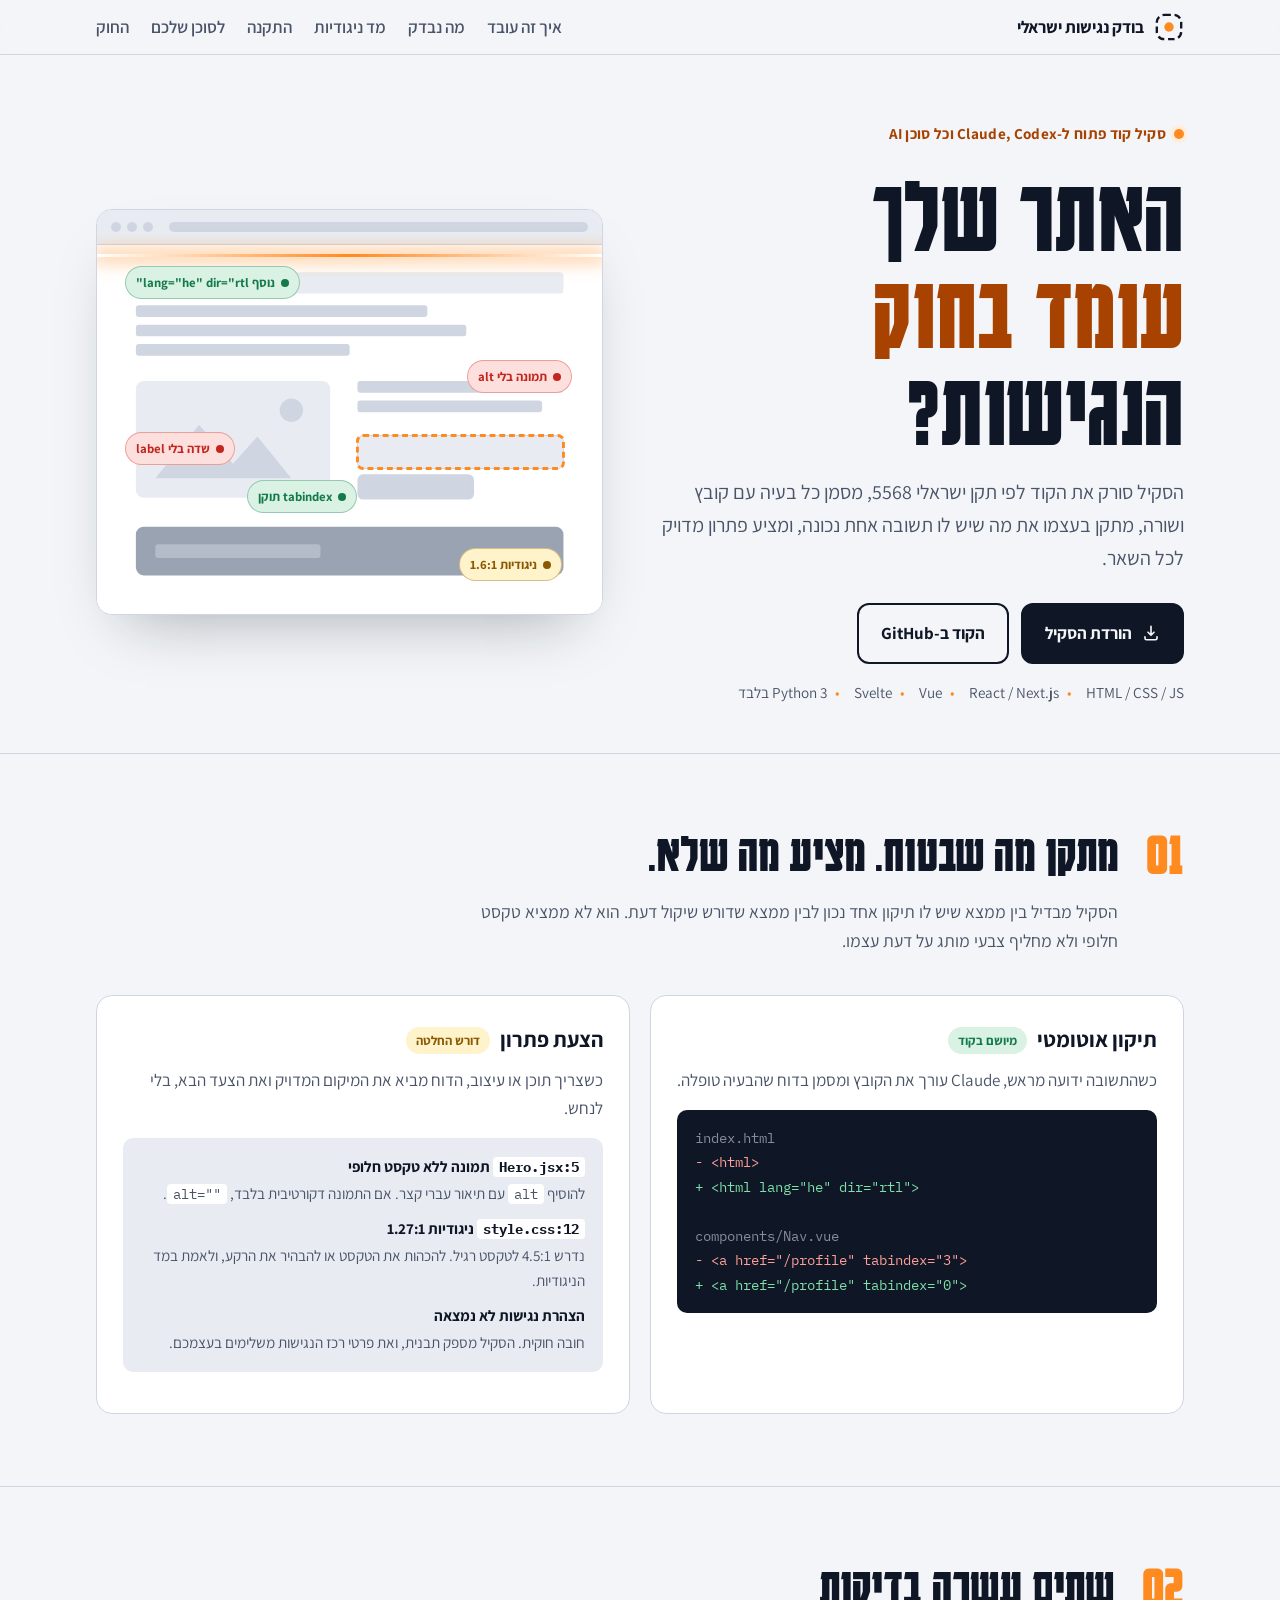
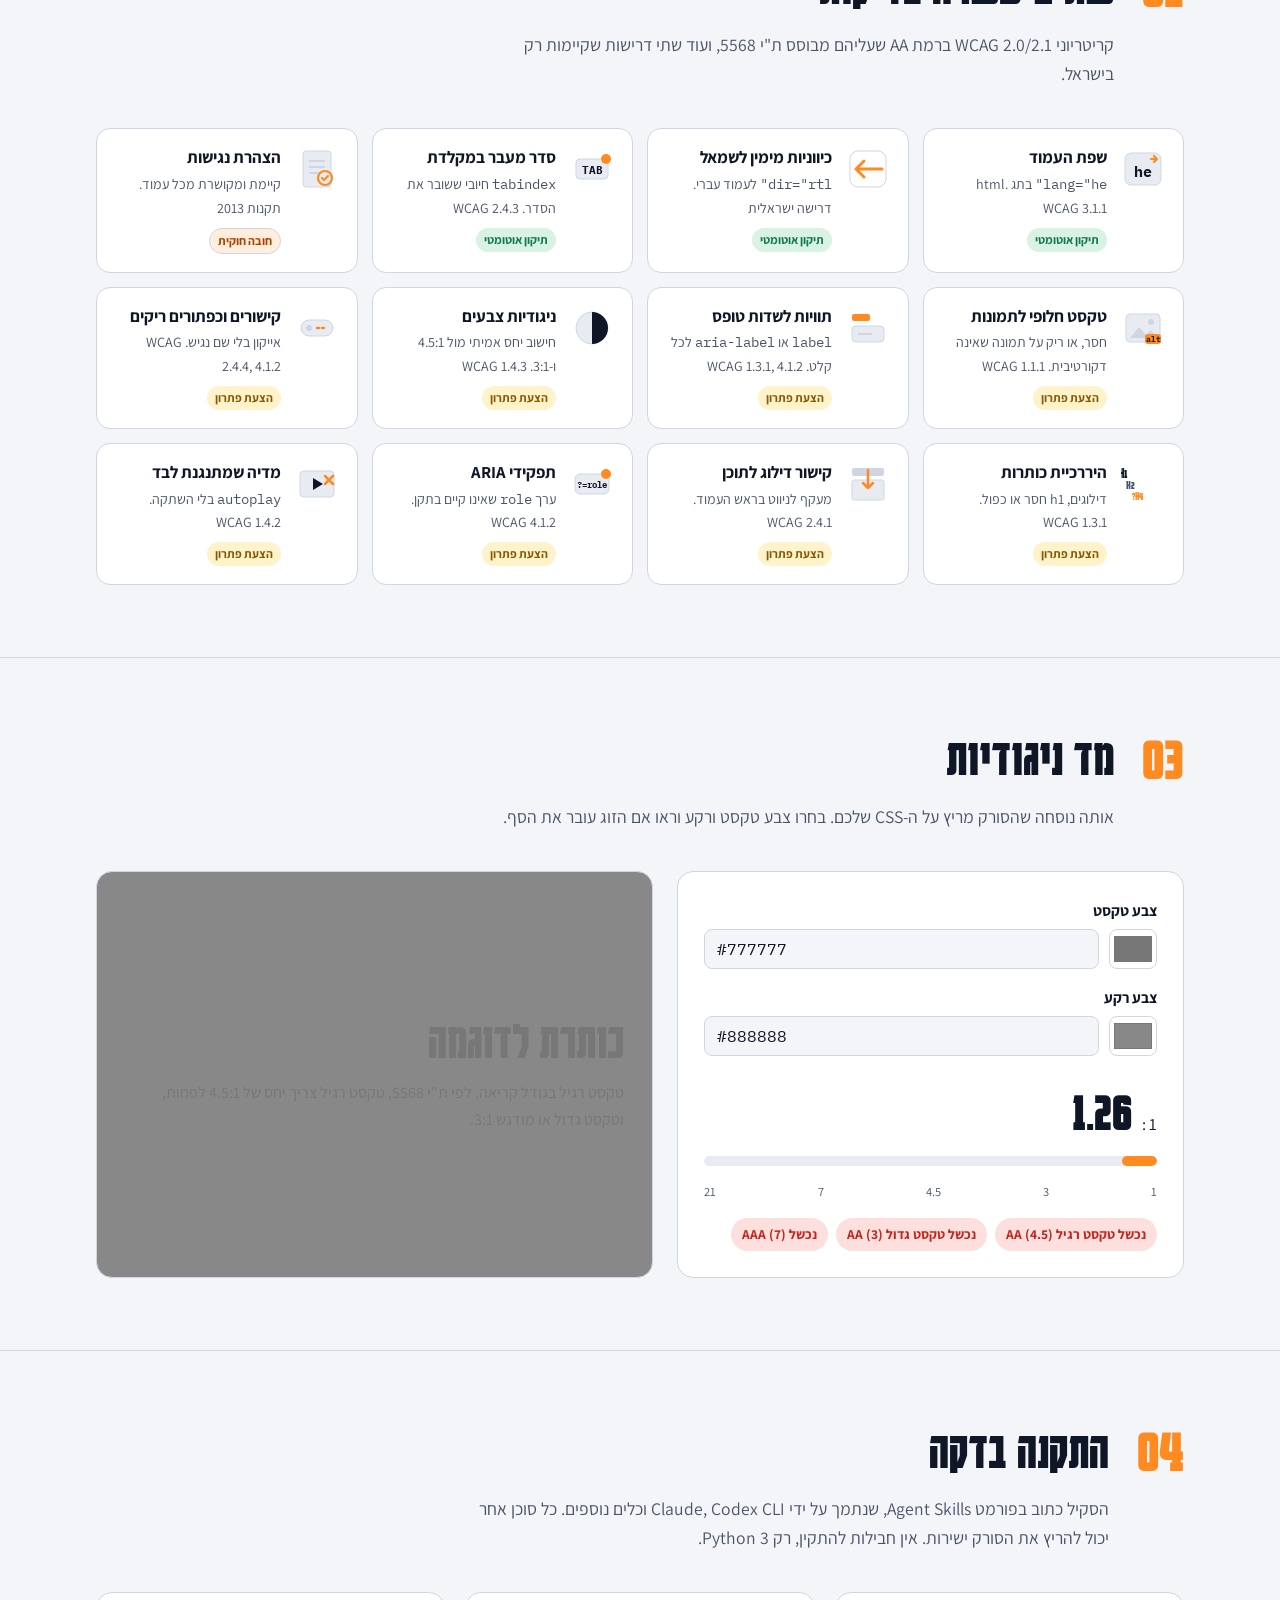
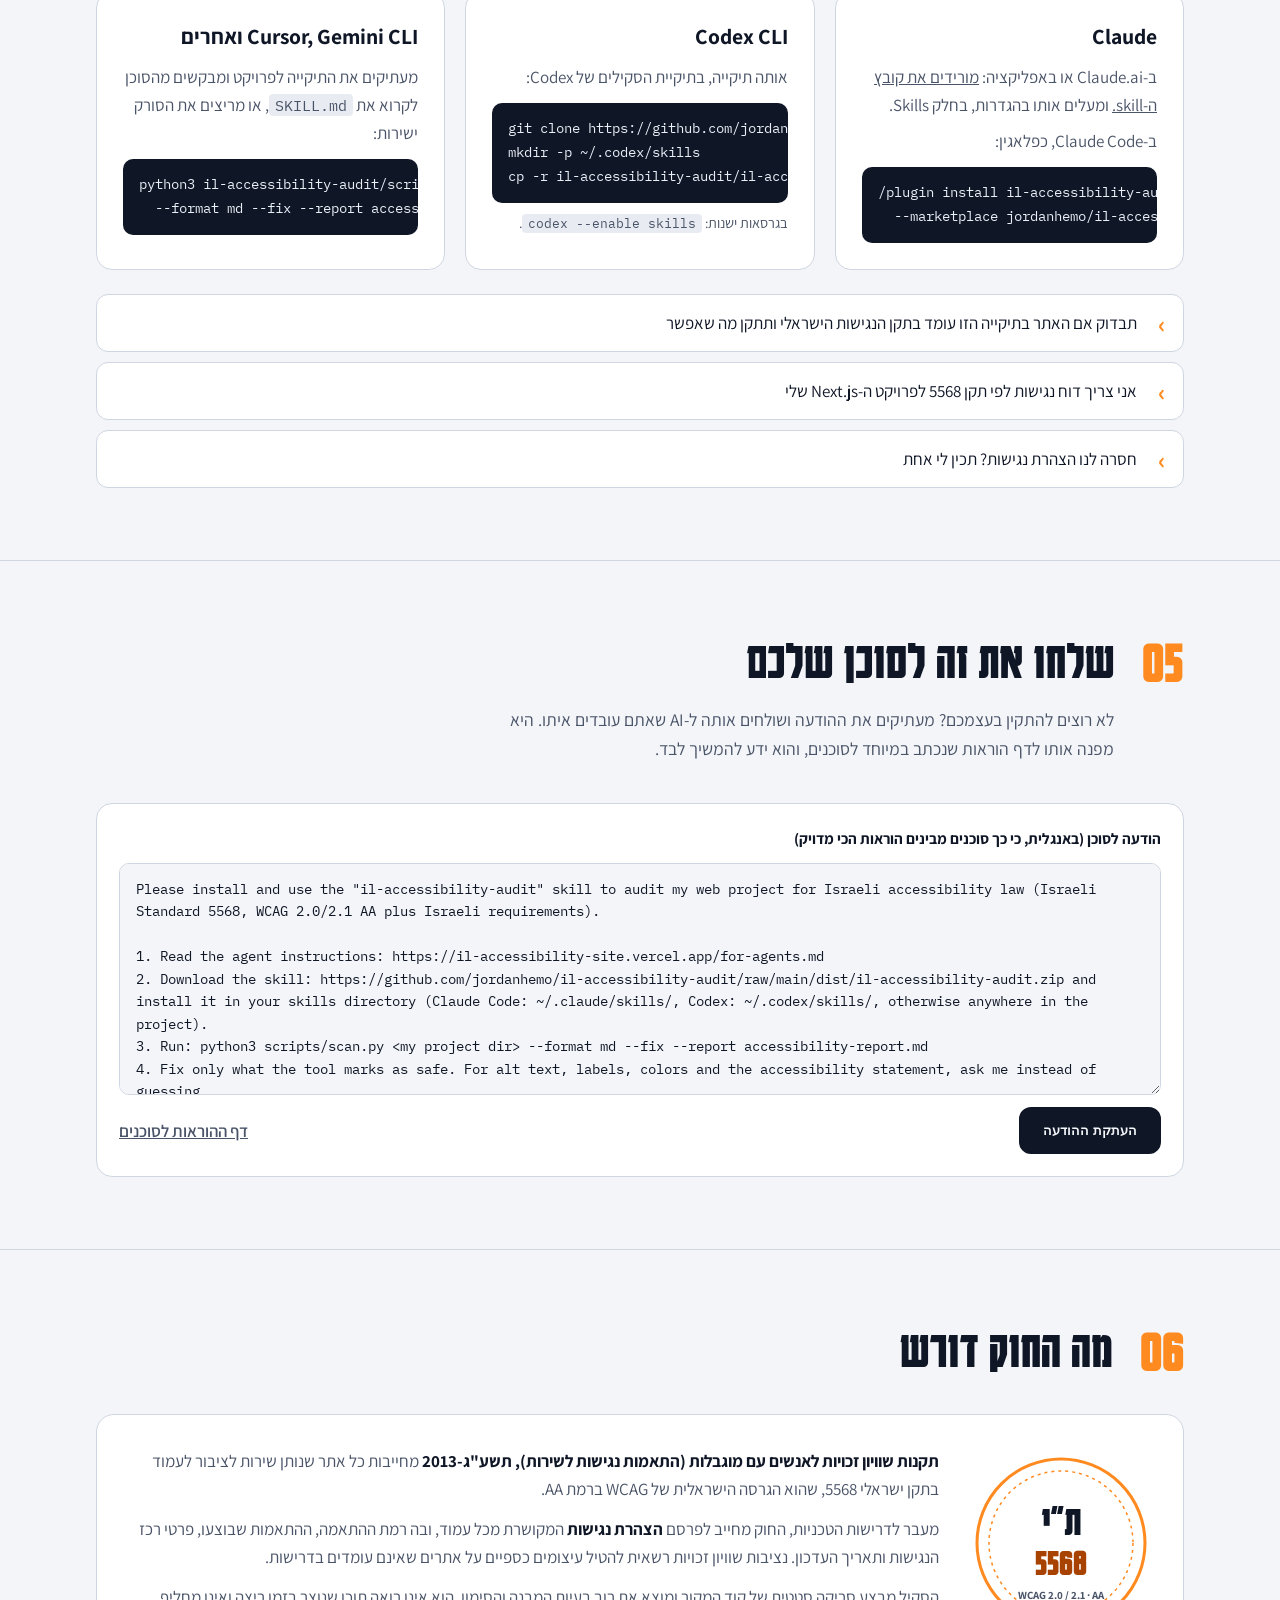
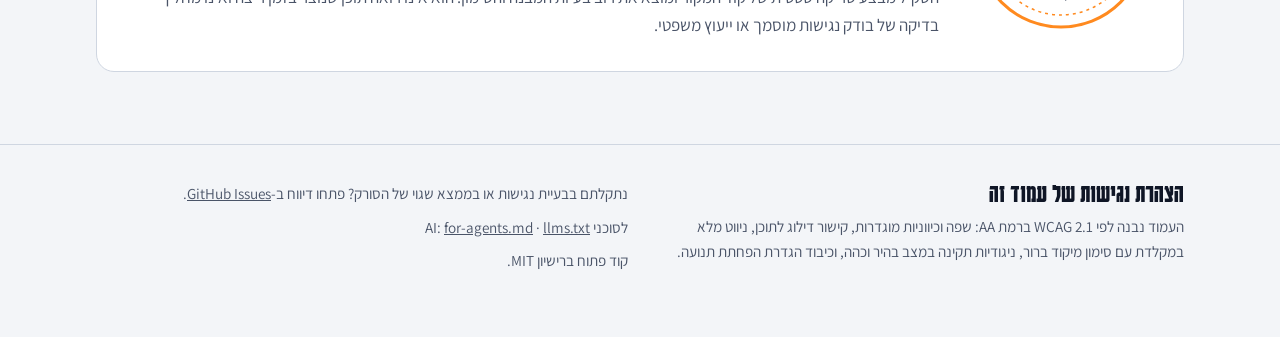
==== commit 23c732e0: "Revert site redesign, keep plugin install instructions Restores the one-page design from 76efef4 (in" ====
--- a/index.html
+++ b/index.html
@@ -7,8 +7,8 @@
 <title>בודק נגישות ישראלי</title>
 <meta name="description" content="סקיל חינמי לסוכני AI (Claude, Codex ואחרים) שסורק פרויקט אינטרנט לפי תקן ישראלי 5568, מפיק דוח ומתקן את מה שבטוח לתקן.">
 <link rel="canonical" href="https://il-accessibility-site.vercel.app/">
-<link rel="icon" href="icon.svg" type="image/svg+xml">
-<link rel="manifest" href="site.webmanifest">
+<link rel="icon" href="/icon.svg" type="image/svg+xml">
+<link rel="manifest" href="/site.webmanifest">
 <meta property="og:type" content="website">
 <meta property="og:title" content="בודק נגישות ישראלי">
 <meta property="og:description" content="סקיל חינמי לסוכני AI שבודק אתרים לפי תקן ישראלי 5568, מפיק דוח בעברית ומתקן את מה שבטוח לתקן.">
@@ -34,87 +34,206 @@
 </script>
 <link rel="preconnect" href="https://fonts.googleapis.com">
 <link rel="preconnect" href="https://fonts.gstatic.com" crossorigin>
-<link href="https://fonts.googleapis.com/css2?family=Rubik:wght@400;500;700&family=IBM+Plex+Mono:wght@400;500&display=swap" rel="stylesheet">
-<link rel="stylesheet" href="site.css">
+<link href="https://fonts.googleapis.com/css2?family=Karantina:wght@400;700&family=Assistant:wght@400;600;700&family=IBM+Plex+Mono:wght@400;500&display=swap" rel="stylesheet">
 <style>
-/* hero */
-.hero .wrap { display: grid; grid-template-columns: 1fr 1.05fr; gap: 56px; align-items: center; padding-block: 64px 56px; }
-.hero .lede { margin-bottom: 28px; }
-.hero h1 { font-size: clamp(2.2rem, 5vw, 3.1rem); }
-.facts { display: flex; flex-wrap: wrap; gap: 6px 18px; margin-top: 22px; color: var(--ink-2); font-size: 0.93rem; list-style: none; padding: 0; }
-.facts li { display: flex; align-items: center; gap: 8px; }
-.facts li::before { content: ""; width: 6px; height: 6px; border-radius: 50%; background: var(--shape-2); }
-
-.scan { position: relative; background: var(--bg); border: 1px solid var(--rule); border-radius: 14px; overflow: hidden; box-shadow: 0 24px 48px -32px rgba(20, 23, 31, .35); }
-.scan .bar { display: flex; gap: 6px; align-items: center; padding: 11px 14px; border-bottom: 1px solid var(--rule); background: var(--surface); direction: ltr; }
-.scan .bar i { width: 9px; height: 9px; border-radius: 50%; background: var(--shape-2); }
-.scan .bar span { margin-inline-start: 10px; flex: 1; height: 9px; border-radius: 5px; background: var(--shape); }
+/* Layout: a diagnostic surface. Headline column on the start side, a live mock-browser being scanned beside it;
+   every section illustrated with the instruments of accessibility itself (focus ring, contrast meter, diff). */
+:root {
+  --paper: #f3f5f8;
+  --paper-2: #e8ecf2;
+  --panel: #ffffff;
+  --ink: #0f1626;
+  --ink-2: #4a5468;
+  --rule: #cfd6e1;
+  --focus: #ff8a1f;          /* graphics only */
+  --focus-ink: #a84200;      /* text on paper */
+  --focus-soft: #ffeedd;
+  --ok: #157a4a;
+  --ok-soft: #d9f2e4;
+  --crit: #c2271f;
+  --crit-soft: #fde0dd;
+  --warn: #8a5900;
+  --warn-soft: #fff3cc;
+  --code-bg: #0f1626;
+  --code-fg: #e9eef7;
+  --code-add: #7fe0a8;
+  --code-del: #ff9f98;
+  --display: "Karantina", "Assistant", system-ui, sans-serif;
+  --body: "Assistant", "Heebo", system-ui, sans-serif;
+  --mono: "IBM Plex Mono", ui-monospace, Menlo, monospace;
+  color-scheme: light;
+}
+@media (prefers-color-scheme: dark) {
+  :root:not([data-theme="light"]) {
+    --paper: #0d1220; --paper-2: #131a2c; --panel: #171f33; --ink: #eef2f9; --ink-2: #aab4c8; --rule: #2a3449;
+    --focus: #ffa14d; --focus-ink: #ffb46b; --focus-soft: #3a2410;
+    --ok: #6fd79b; --ok-soft: #10301f; --crit: #ff8d84; --crit-soft: #3d1613; --warn: #f5c45a; --warn-soft: #3a2d08;
+    --code-bg: #060912; --code-fg: #e9eef7; color-scheme: dark;
+  }
+}
+:root[data-theme="dark"] {
+  --paper: #0d1220; --paper-2: #131a2c; --panel: #171f33; --ink: #eef2f9; --ink-2: #aab4c8; --rule: #2a3449;
+  --focus: #ffa14d; --focus-ink: #ffb46b; --focus-soft: #3a2410;
+  --ok: #6fd79b; --ok-soft: #10301f; --crit: #ff8d84; --crit-soft: #3d1613; --warn: #f5c45a; --warn-soft: #3a2d08;
+  --code-bg: #060912; --code-fg: #e9eef7; color-scheme: dark;
+}
+
+* { box-sizing: border-box; }
+html { scroll-behavior: smooth; }
+body {
+  margin: 0; direction: rtl;
+  background: var(--paper); color: var(--ink);
+  font-family: var(--body); font-size: 1.0625rem; line-height: 1.65;
+}
+h1, h2, h3 { text-wrap: balance; margin: 0; }
+a { color: inherit; }
+:focus-visible { outline: 3px solid var(--focus); outline-offset: 3px; border-radius: 6px; }
+code, pre, .mono { font-family: var(--mono); }
+.wrap {
+  max-width: 1120px; margin-inline: auto;
+  padding-left: max(16px, env(safe-area-inset-left, 0px));
+  padding-right: max(16px, env(safe-area-inset-right, 0px));
+}
+.skip { position: absolute; top: -80px; inset-inline-start: 16px; background: var(--ink); color: var(--paper); padding: 10px 16px; border-radius: 8px; font-weight: 700; z-index: 20; }
+.skip:focus { top: 16px; }
+
+/* ---------- top bar ---------- */
+.top { position: sticky; top: env(safe-area-inset-top, 0px); z-index: 10; background: color-mix(in srgb, var(--paper) 85%, transparent); backdrop-filter: blur(10px); border-bottom: 1px solid var(--rule); }
+body::before { content: ""; position: fixed; inset: 0 0 auto; height: env(safe-area-inset-top, 0px); z-index: 11; background: var(--paper); }
+.top .wrap { display: flex; align-items: center; justify-content: space-between; gap: 16px; padding-block: 12px; }
+.logo { display: flex; align-items: center; gap: 10px; text-decoration: none; font-weight: 700; }
+.logo svg { width: 30px; height: 30px; }
+.top nav ul { list-style: none; margin: 0; padding: 0; display: flex; gap: 22px; flex-wrap: wrap; }
+.top nav a { text-decoration: none; color: var(--ink-2); font-weight: 600; }
+.top nav a:hover { color: var(--ink); text-decoration: underline; text-underline-offset: 4px; }
+
+/* ---------- hero ---------- */
+.hero .wrap { display: grid; grid-template-columns: 1.05fr 1fr; gap: 48px; align-items: center; padding-block: 64px 48px; }
+.kicker { display: inline-flex; align-items: center; gap: 8px; font-weight: 700; color: var(--focus-ink); font-size: 0.95rem; letter-spacing: 0.02em; }
+.kicker::before { content: ""; width: 10px; height: 10px; border-radius: 50%; background: var(--focus); box-shadow: 0 0 0 4px var(--focus-soft); }
+h1 { font-family: var(--display); font-weight: 700; font-size: clamp(3.4rem, 8.5vw, 6.6rem); line-height: 0.92; letter-spacing: 0.005em; margin: 18px 0 20px; }
+h1 em { font-style: normal; color: var(--focus-ink); }
+.lede { font-size: 1.25rem; color: var(--ink-2); max-width: 34rem; margin: 0 0 28px; }
+.cta { display: flex; gap: 12px; flex-wrap: wrap; align-items: center; }
+.btn { display: inline-flex; align-items: center; gap: 10px; padding: 14px 22px; border-radius: 12px; font-weight: 700; text-decoration: none; border: 2px solid var(--ink); transition: transform .15s ease; }
+.btn:hover { transform: translateY(-1px); }
+.btn-ink { background: var(--ink); color: var(--paper); }
+.btn-ghost { background: transparent; color: var(--ink); }
+.btn svg { width: 18px; height: 18px; }
+.meta { margin: 16px 0 0; color: var(--ink-2); font-size: 0.95rem; display: flex; gap: 14px; flex-wrap: wrap; }
+.meta span::before { content: "•"; margin-inline-end: 8px; color: var(--focus); }
+.meta span:first-child::before { content: none; }
+
+/* mock browser scan */
+.scan { position: relative; background: var(--panel); border: 1px solid var(--rule); border-radius: 16px; box-shadow: 0 30px 60px -30px rgba(15,22,38,.35); overflow: hidden; }
+.scan .bar { display: flex; gap: 6px; padding: 12px 14px; border-bottom: 1px solid var(--rule); background: var(--paper-2); direction: ltr; }
+.scan .bar i { width: 10px; height: 10px; border-radius: 50%; background: var(--rule); }
+.scan .bar .url { margin-inline-start: 10px; flex: 1; height: 10px; border-radius: 5px; background: var(--rule); }
 .scan svg { display: block; width: 100%; height: auto; }
-.sweep { position: absolute; inset-inline: 0; top: 42px; height: 2px; background: var(--accent); box-shadow: 0 0 14px 2px color-mix(in srgb, var(--accent) 45%, transparent); animation: sweep 5.5s ease-in-out infinite; }
-@keyframes sweep { 0% { transform: translateY(0); opacity: 0 } 10% { opacity: .9 } 90% { opacity: .9 } 100% { transform: translateY(370px); opacity: 0 } }
-.flag { position: absolute; display: inline-flex; align-items: center; gap: 6px; padding: 4px 10px; border-radius: 999px; font-size: 0.78rem; font-weight: 500; white-space: nowrap; animation: pop .45s ease both; }
-.flag::before { content: ""; width: 7px; height: 7px; border-radius: 50%; background: currentColor; }
-.flag.crit { color: var(--crit); background: var(--crit-soft); }
-.flag.warn { color: var(--warn); background: var(--warn-soft); }
-.flag.ok { color: var(--ok); background: var(--ok-soft); }
-@keyframes pop { from { transform: scale(.88) } to { transform: scale(1) } }
-.flag:nth-of-type(2) { animation-delay: .12s } .flag:nth-of-type(3) { animation-delay: .24s } .flag:nth-of-type(4) { animation-delay: .36s } .flag:nth-of-type(5) { animation-delay: .48s }
-.ring { stroke: var(--focus); stroke-width: 2.5; fill: none; stroke-dasharray: 6 4; animation: ring 1.4s linear infinite; }
+.scan .sweep { position: absolute; inset-inline: 0; top: 44px; height: 3px; background: linear-gradient(90deg, transparent, var(--focus), transparent); box-shadow: 0 0 18px 4px color-mix(in srgb, var(--focus) 55%, transparent); animation: sweep 5s ease-in-out infinite; }
+@keyframes sweep { 0% { transform: translateY(0); opacity: 0 } 8% { opacity: 1 } 92% { opacity: 1 } 100% { transform: translateY(380px); opacity: 0 } }
+.flag { position: absolute; display: inline-flex; align-items: center; gap: 6px; padding: 5px 10px; border-radius: 999px; font-size: 0.8rem; font-weight: 700; white-space: nowrap; border: 1px solid; animation: pop .5s ease both; }
+.flag::before { content: ""; width: 8px; height: 8px; border-radius: 50%; background: currentColor; }
+.flag.crit { color: var(--crit); background: var(--crit-soft); border-color: color-mix(in srgb, var(--crit) 35%, transparent); }
+.flag.warn { color: var(--warn); background: var(--warn-soft); border-color: color-mix(in srgb, var(--warn) 35%, transparent); }
+.flag.ok   { color: var(--ok);   background: var(--ok-soft);   border-color: color-mix(in srgb, var(--ok) 35%, transparent); }
+@keyframes pop { from { transform: scale(.85) } to { transform: scale(1) } }
+.flag:nth-of-type(2) { animation-delay: .15s } .flag:nth-of-type(3) { animation-delay: .3s } .flag:nth-of-type(4) { animation-delay: .45s } .flag:nth-of-type(5) { animation-delay: .6s }
+.scan .ring { stroke: var(--focus); stroke-width: 3; fill: none; stroke-dasharray: 6 4; animation: ring 1.2s linear infinite; }
 @keyframes ring { to { stroke-dashoffset: -20 } }
+@media (prefers-reduced-motion: reduce) {
+  .scan .sweep { display: none } .flag { animation: none } .scan .ring { animation: none } .btn { transition: none } html { scroll-behavior: auto }
+}
+
+/* ---------- sections ---------- */
+section { padding-block: 72px; border-top: 1px solid var(--rule); }
+.sec-head { display: grid; grid-template-columns: auto 1fr; gap: 20px 28px; align-items: end; margin-bottom: 40px; }
+.sec-num { font-family: var(--display); font-size: 4rem; line-height: 0.8; color: var(--focus); font-weight: 700; }
+h2 { font-family: var(--display); font-weight: 700; font-size: clamp(2.2rem, 4.5vw, 3.4rem); line-height: 0.95; }
+.sec-head p { grid-column: 2; margin: 0; color: var(--ink-2); max-width: 40rem; font-size: 1.1rem; }
 
 /* fix vs suggest */
 .split { display: grid; grid-template-columns: 1fr 1fr; gap: 20px; }
-.split h3 { display: flex; align-items: center; gap: 10px; flex-wrap: wrap; }
-.suggest { margin: 16px 0 0; background: var(--surface); border-radius: 10px; padding: 16px 18px; font-size: 0.95rem; }
-.suggest dt { font-weight: 500; margin-top: 12px; } .suggest dt:first-child { margin-top: 0; }
-.suggest dd { margin: 2px 0 0; color: var(--ink-2); }
-
-/* checks */
-.checks { list-style: none; margin: 0; padding: 0; display: grid; grid-template-columns: repeat(3, 1fr); border-top: 1px solid var(--rule); border-inline-start: 1px solid var(--rule); }
-.checks li { display: grid; grid-template-columns: 40px 1fr; gap: 14px; align-items: start; padding: 20px; border-bottom: 1px solid var(--rule); border-inline-end: 1px solid var(--rule); min-width: 0; }
-.checks svg { width: 40px; height: 40px; }
-.checks b { display: block; font-weight: 500; line-height: 1.35; }
-.checks small { display: block; color: var(--ink-2); font-size: 0.88rem; margin-top: 3px; line-height: 1.5; }
-.checks .tag { margin-top: 8px; }
-
-/* contrast meter */
-.tool { display: grid; grid-template-columns: 1fr 1.1fr; gap: 20px; }
+.panel { background: var(--panel); border: 1px solid var(--rule); border-radius: 16px; padding: 26px; min-width: 0; }
+.panel h3 { font-size: 1.35rem; font-weight: 700; display: flex; align-items: center; gap: 10px; margin-bottom: 8px; }
+.pill { font-size: 0.8rem; padding: 3px 10px; border-radius: 999px; font-weight: 700; }
+.pill.ok { background: var(--ok-soft); color: var(--ok); } .pill.warn { background: var(--warn-soft); color: var(--warn); }
+.panel p { color: var(--ink-2); margin: 0 0 16px; }
+pre.diff { direction: ltr; text-align: left; margin: 0; background: var(--code-bg); color: var(--code-fg); border-radius: 10px; padding: 16px 18px; font-size: 0.9rem; line-height: 1.7; overflow-x: auto; }
+.diff .del { color: var(--code-del); } .diff .add { color: var(--code-add); } .diff .cm { opacity: .55; }
+.suggest { direction: rtl; background: var(--paper-2); border-radius: 10px; padding: 16px 18px; font-size: 0.95rem; }
+.suggest dt { font-weight: 700; margin-top: 10px; } .suggest dt:first-child { margin-top: 0 } .suggest dd { margin: 2px 0 0; color: var(--ink-2); }
+.suggest code { background: var(--panel); padding: 1px 6px; border-radius: 4px; direction: ltr; unicode-bidi: isolate; font-size: 0.9em; }
+
+/* checks grid */
+.checks { display: grid; grid-template-columns: repeat(auto-fill, minmax(240px, 1fr)); gap: 14px; list-style: none; padding: 0; margin: 0; }
+.checks li { background: var(--panel); border: 1px solid var(--rule); border-radius: 14px; padding: 18px; display: grid; grid-template-columns: 44px 1fr; gap: 14px; align-items: start; min-width: 0; }
+.checks svg { width: 44px; height: 44px; }
+.checks b { display: block; font-size: 1.05rem; line-height: 1.3; }
+.checks small { display: block; color: var(--ink-2); margin-top: 4px; font-size: 0.88rem; }
+.checks .tag { display: inline-block; margin-top: 8px; font-size: 0.75rem; font-weight: 700; padding: 2px 8px; border-radius: 999px; }
+.tag.ok { background: var(--ok-soft); color: var(--ok); } .tag.warn { background: var(--warn-soft); color: var(--warn); } .tag.law { background: var(--focus-soft); color: var(--focus-ink); }
+
+/* contrast tool */
+.tool { display: grid; grid-template-columns: 1fr 1.1fr; gap: 24px; align-items: stretch; }
 .tool .panel { display: grid; gap: 16px; align-content: start; }
 .field { display: grid; gap: 6px; }
-.field label { font-weight: 500; font-size: 0.95rem; }
-.field .row { display: flex; gap: 10px; }
-.field input[type="color"] { width: 46px; height: 40px; padding: 2px; border: 1px solid var(--rule); border-radius: 8px; background: var(--bg); cursor: pointer; }
-.field input[type="text"] { flex: 1; min-width: 0; padding: 8px 12px; font: 1rem var(--mono); direction: ltr; border: 1px solid var(--rule); border-radius: 8px; background: var(--bg); color: var(--ink); }
-.ratio { display: flex; align-items: baseline; justify-content: flex-end; gap: 8px; direction: ltr; }
-.ratio b { font-size: 2.8rem; font-weight: 700; line-height: 1; font-variant-numeric: tabular-nums; letter-spacing: -0.02em; }
-.ratio span { color: var(--ink-2); }
-.meter { height: 8px; border-radius: 4px; background: var(--surface); position: relative; overflow: hidden; }
-.meter i { position: absolute; inset-block: 0; inset-inline-start: 0; background: var(--accent); border-radius: 4px; transition: width .25s ease; }
-.marks { display: flex; justify-content: space-between; font-size: 0.78rem; color: var(--ink-2); font-variant-numeric: tabular-nums; }
+.field label { font-weight: 700; font-size: 0.95rem; }
+.field .row { display: flex; gap: 10px; align-items: center; }
+.field input[type="color"] { width: 48px; height: 40px; border: 1px solid var(--rule); border-radius: 8px; padding: 2px; background: var(--panel); cursor: pointer; }
+.field input[type="text"] { flex: 1; min-width: 0; font-family: var(--mono); font-size: 1rem; padding: 9px 12px; border: 1px solid var(--rule); border-radius: 8px; background: var(--paper); color: var(--ink); direction: ltr; }
+.preview { border-radius: 16px; border: 1px solid var(--rule); padding: 28px; display: grid; gap: 14px; align-content: center; min-width: 0; }
+.preview .big { font-family: var(--display); font-size: 3.2rem; line-height: 1; font-weight: 700; }
+.preview .small { font-size: 1rem; }
+.ratio { display: flex; align-items: baseline; gap: 10px; margin-top: 10px; direction: ltr; justify-content: flex-end; }
+.ratio b { font-family: var(--display); font-size: 3.6rem; line-height: 1; font-variant-numeric: tabular-nums; }
 .verdicts { display: flex; gap: 8px; flex-wrap: wrap; }
-.verdict { font-size: 0.82rem; font-weight: 500; padding: 4px 10px; border-radius: 999px; }
-.verdict.pass { background: var(--ok-soft); color: var(--ok); }
-.verdict.fail { background: var(--crit-soft); color: var(--crit); }
-.preview { border-radius: 14px; border: 1px solid var(--rule); padding: 28px; display: grid; gap: 12px; align-content: center; min-width: 0; }
-.preview .big { font-size: 2.4rem; font-weight: 700; line-height: 1.1; }
-
-/* law */
-.law { display: grid; grid-template-columns: 170px 1fr; gap: 40px; align-items: center; }
-.law svg { width: 170px; height: 170px; max-width: 100%; }
-.law .text { display: grid; gap: 14px; color: var(--ink-2); max-width: 40rem; }
-.law strong { color: var(--ink); font-weight: 500; }
-
-.next { background: var(--surface); }
-.next .wrap { display: flex; align-items: center; justify-content: space-between; gap: 24px; flex-wrap: wrap; }
-.next p { color: var(--ink-2); margin-top: 6px; }
-
-@media (max-width: 900px) { .checks { grid-template-columns: repeat(2, 1fr); } }
-@media (max-width: 820px) {
-  .hero .wrap { grid-template-columns: 1fr; gap: 36px; padding-block: 44px 40px; }
-  .split, .tool { grid-template-columns: 1fr; }
-  .law { grid-template-columns: 1fr; justify-items: start; }
-}
-@media (max-width: 560px) { .checks { grid-template-columns: 1fr; } }
+.verdict { font-size: 0.85rem; font-weight: 700; padding: 4px 10px; border-radius: 999px; border: 1px solid var(--rule); }
+.verdict.pass { background: var(--ok-soft); color: var(--ok); border-color: transparent; }
+.verdict.fail { background: var(--crit-soft); color: var(--crit); border-color: transparent; }
+.meter { height: 10px; border-radius: 5px; background: var(--paper-2); position: relative; overflow: hidden; }
+.meter i { position: absolute; inset-block: 0; inset-inline-start: 0; border-radius: 5px; background: var(--focus); transition: width .3s ease; }
+.meter-marks { display: flex; justify-content: space-between; font-size: 0.78rem; color: var(--ink-2); font-variant-numeric: tabular-nums; }
+
+/* install */
+.install { display: grid; grid-template-columns: 1fr 1fr; gap: 20px; }
+.install ol { margin: 0; padding-inline-start: 22px; color: var(--ink-2); }
+.install li + li { margin-top: 8px; }
+pre.sh { direction: ltr; text-align: left; margin: 12px 0 0; background: var(--code-bg); color: var(--code-fg); border-radius: 10px; padding: 14px 16px; font-size: 0.88rem; line-height: 1.7; overflow-x: auto; }
+.prompts { list-style: none; margin: 24px 0 0; padding: 0; display: grid; gap: 10px; }
+.prompts li { background: var(--panel); border: 1px solid var(--rule); border-radius: 12px; padding: 14px 18px; position: relative; padding-inline-start: 46px; }
+.prompts li::before { content: "›"; position: absolute; inset-inline-start: 18px; top: 8px; font-size: 1.6rem; color: var(--focus); font-weight: 700; }
+
+.install.three { grid-template-columns: repeat(3, 1fr); }
+.install .panel p code { background: var(--paper-2); padding: 1px 6px; border-radius: 4px; direction: ltr; unicode-bidi: isolate; font-size: 0.9em; }
+
+/* send to your agent */
+.sendbox { background: var(--panel); border: 1px solid var(--rule); border-radius: 16px; padding: 22px; display: grid; gap: 12px; }
+.sendbox-label { font-weight: 700; font-size: 0.95rem; }
+.sendbox textarea { width: 100%; direction: ltr; text-align: left; font-family: var(--mono); font-size: 0.88rem; line-height: 1.6; padding: 14px 16px; border: 1px solid var(--rule); border-radius: 10px; background: var(--paper); color: var(--ink); resize: vertical; }
+.sendbox-actions { display: flex; align-items: center; gap: 14px; flex-wrap: wrap; }
+.sendbox-status { color: var(--ok); font-weight: 700; min-height: 1.4em; }
+.sendbox-link { color: var(--ink-2); font-weight: 600; margin-inline-start: auto; }
+
+/* law stamp */
+.law { display: grid; grid-template-columns: 180px 1fr; gap: 32px; align-items: center; background: var(--panel); border: 1px solid var(--rule); border-radius: 18px; padding: 32px; }
+.law svg { width: 180px; height: 180px; max-width: 100%; }
+.law p { margin: 0 0 12px; color: var(--ink-2); } .law p:last-child { margin: 0; }
+.law strong { color: var(--ink); }
+
+footer { border-top: 1px solid var(--rule); padding-block: 36px 56px; color: var(--ink-2); font-size: 0.95rem; }
+footer .wrap { display: grid; grid-template-columns: 1fr 1fr; gap: 24px; }
+footer h2 { font-size: 1.6rem; margin-bottom: 8px; color: var(--ink); }
+footer p { margin: 0 0 8px; }
+
+@media (max-width: 860px) {
+  .hero .wrap { grid-template-columns: 1fr; gap: 36px; padding-block: 44px 36px; }
+  .split, .tool, .install, .install.three, footer .wrap { grid-template-columns: 1fr; }
+  .law { grid-template-columns: 1fr; text-align: center; justify-items: center; }
+  .sec-head { grid-template-columns: 1fr; } .sec-head p { grid-column: 1; }
+  .top .wrap { flex-direction: column; align-items: flex-start; }
+  .btn { width: 100%; justify-content: center; }
+}
 </style>
 </head>
 <body>
@@ -122,17 +241,18 @@
 
 <header class="top">
   <div class="wrap">
-    <a class="logo" href="index.html">
-      <svg viewBox="0 0 32 32" aria-hidden="true"><rect x="3" y="3" width="26" height="26" rx="8" fill="none" stroke="currentColor" stroke-width="2.4" stroke-dasharray="7 4"/><circle cx="16" cy="16" r="4.5" fill="var(--focus)"/></svg>
+    <a class="logo" href="#main" aria-label="בודק נגישות ישראלי, לראש העמוד">
+      <svg viewBox="0 0 32 32" aria-hidden="true"><rect x="3" y="3" width="26" height="26" rx="8" fill="none" stroke="currentColor" stroke-width="2.5" stroke-dasharray="7 4"/><circle cx="16" cy="16" r="5" fill="var(--focus)"/></svg>
       <span>בודק נגישות ישראלי</span>
     </a>
     <nav aria-label="ניווט ראשי">
       <ul>
-        <li><a href="index.html" aria-current="page">אודות</a></li>
+        <li><a href="#how">איך זה עובד</a></li>
         <li><a href="#checks">מה נבדק</a></li>
         <li><a href="#contrast">מד ניגודיות</a></li>
+        <li><a href="#install">התקנה</a></li>
+        <li><a href="#ai">לסוכן שלכם</a></li>
         <li><a href="#law">החוק</a></li>
-        <li><a class="nav-cta" href="install.html">התקנה</a></li>
       </ul>
     </nav>
   </div>
@@ -142,51 +262,46 @@
   <div class="hero">
     <div class="wrap">
       <div>
-        <p class="eyebrow">סקיל קוד פתוח לסוכני AI</p>
-        <h1>בדיקת נגישות לפי תקן ישראלי 5568, ישירות על הקוד שלכם</h1>
+        <span class="kicker">סקיל קוד פתוח ל-Claude, Codex וכל סוכן AI</span>
+        <h1>האתר שלך<br><em>עומד בחוק</em><br>הנגישות?</h1>
         <p class="lede">
-          הסקיל סורק את הפרויקט, מסמן כל בעיה עם קובץ ושורה, מתקן בעצמו את מה שיש לו תשובה
-          אחת נכונה, ומשאיר לכם הצעה מדויקת לכל השאר.
+          הסקיל סורק את הקוד לפי תקן ישראלי 5568, מסמן כל בעיה עם קובץ ושורה,
+          מתקן בעצמו את מה שיש לו תשובה אחת נכונה, ומציע פתרון מדויק לכל השאר.
         </p>
         <div class="cta">
-          <a class="btn btn-primary" href="install.html">
-            להתקנה
-            <svg viewBox="0 0 24 24" aria-hidden="true" fill="none" stroke="currentColor" stroke-width="2" stroke-linecap="round" stroke-linejoin="round"><path d="M15 6l-6 6 6 6"/></svg>
+          <a class="btn btn-ink" href="https://github.com/jordanhemo/il-accessibility-audit/raw/main/dist/il-accessibility-audit.zip">
+            <svg viewBox="0 0 24 24" aria-hidden="true" fill="none" stroke="currentColor" stroke-width="2.2" stroke-linecap="round" stroke-linejoin="round"><path d="M12 3v12m0 0l-4-4m4 4l4-4M4 17v2a2 2 0 002 2h12a2 2 0 002-2v-2"/></svg>
+            הורדת הסקיל
           </a>
-          <a class="btn btn-plain" href="https://github.com/jordanhemo/il-accessibility-audit">הקוד ב-GitHub</a>
-        </div>
-        <ul class="facts">
-          <li>Claude, Codex וכל סוכן</li>
-          <li>HTML, React, Vue, Svelte</li>
-          <li>Python 3 בלבד</li>
-          <li>רישיון MIT</li>
-        </ul>
+          <a class="btn btn-ghost" href="https://github.com/jordanhemo/il-accessibility-audit">הקוד ב-GitHub</a>
+        </div>
+        <p class="meta"><span>HTML / CSS / JS</span><span>React / Next.js</span><span>Vue</span><span>Svelte</span><span>Python 3 בלבד</span></p>
       </div>
 
       <div class="scan" role="img" aria-label="הדמיה של סריקת עמוד: סמנים מציינים תמונה ללא טקסט חלופי, שדה ללא תווית, ניגודיות נמוכה, ושני תיקונים שבוצעו">
-        <div class="bar"><i></i><i></i><i></i><span></span></div>
+        <div class="bar"><i></i><i></i><i></i><span class="url"></span></div>
         <svg viewBox="0 0 520 380" aria-hidden="true">
-          <rect width="520" height="380" fill="var(--bg)"/>
-          <rect x="40" y="28" width="440" height="22" rx="4" fill="var(--shape)"/>
-          <rect x="40" y="62" width="300" height="11" rx="3" fill="var(--shape)"/>
-          <rect x="40" y="82" width="340" height="11" rx="3" fill="var(--shape)"/>
-          <rect x="40" y="102" width="220" height="11" rx="3" fill="var(--shape)"/>
-          <rect x="40" y="140" width="200" height="120" rx="8" fill="var(--surface)" stroke="var(--rule)"/>
-          <path d="M60 240l45-55 35 40 25-28 35 43z" fill="var(--shape-2)"/>
-          <circle cx="200" cy="170" r="12" fill="var(--shape-2)"/>
-          <rect x="268" y="140" width="212" height="11" rx="3" fill="var(--shape)"/>
-          <rect x="268" y="160" width="190" height="11" rx="3" fill="var(--shape)"/>
-          <rect x="268" y="196" width="212" height="34" rx="6" fill="var(--bg)" stroke="var(--shape-2)"/>
-          <rect x="268" y="236" width="120" height="26" rx="6" fill="var(--shape-2)"/>
-          <rect x="40" y="290" width="440" height="50" rx="8" fill="#a3aab6"/>
-          <rect x="60" y="308" width="170" height="13" rx="3" fill="#b8bec8"/>
+          <rect x="0" y="0" width="520" height="380" fill="var(--panel)"/>
+          <rect x="40" y="28" width="440" height="22" rx="4" fill="var(--paper-2)"/>
+          <rect x="40" y="62" width="300" height="12" rx="3" fill="var(--rule)"/>
+          <rect x="40" y="82" width="340" height="12" rx="3" fill="var(--rule)"/>
+          <rect x="40" y="102" width="220" height="12" rx="3" fill="var(--rule)"/>
+          <rect x="40" y="140" width="200" height="120" rx="8" fill="var(--paper-2)"/>
+          <path d="M60 240l45-55 35 40 25-28 35 43z" fill="var(--rule)"/>
+          <circle cx="200" cy="170" r="12" fill="var(--rule)"/>
+          <rect x="268" y="140" width="212" height="12" rx="3" fill="var(--rule)"/>
+          <rect x="268" y="160" width="190" height="12" rx="3" fill="var(--rule)"/>
+          <rect x="268" y="196" width="212" height="34" rx="6" fill="var(--paper-2)" stroke="var(--rule)"/>
+          <rect x="268" y="236" width="120" height="26" rx="6" fill="var(--rule)"/>
+          <rect x="40" y="290" width="440" height="50" rx="8" fill="#9aa3b2"/>
+          <rect x="60" y="308" width="170" height="14" rx="3" fill="#b4bcc9"/>
           <rect x="268" y="196" width="212" height="34" rx="6" class="ring"/>
         </svg>
         <span class="sweep" aria-hidden="true"></span>
-        <span class="flag crit" style="top:148px; inset-inline-start:30px">תמונה בלי alt</span>
+        <span class="flag crit" style="top:150px; inset-inline-start:30px">תמונה בלי alt</span>
         <span class="flag crit" style="top:222px; inset-inline-end:28px">שדה בלי label</span>
-        <span class="flag warn" style="top:336px; inset-inline-start:40px">ניגודיות 1.6:1</span>
-        <span class="flag ok" style="top:54px; inset-inline-end:28px">נוסף lang="he" dir="rtl"</span>
+        <span class="flag warn" style="top:338px; inset-inline-start:40px">ניגודיות 1.6:1</span>
+        <span class="flag ok" style="top:56px; inset-inline-end:28px">נוסף lang="he" dir="rtl"</span>
         <span class="flag ok" style="top:270px; inset-inline-end:150px">tabindex תוקן</span>
       </div>
     </div>
@@ -195,14 +310,15 @@
   <section id="how" aria-labelledby="how-t">
     <div class="wrap">
       <div class="sec-head">
-        <h2 id="how-t">מתקן מה שבטוח, מציע מה שלא</h2>
-        <p>הסקיל מבדיל בין ממצא שיש לו תיקון אחד נכון לבין ממצא שדורש שיקול דעת. הוא לא ממציא טקסט חלופי ולא משנה צבעי מותג על דעת עצמו.</p>
+        <span class="sec-num" aria-hidden="true">01</span>
+        <h2 id="how-t">מתקן מה שבטוח. מציע מה שלא.</h2>
+        <p>הסקיל מבדיל בין ממצא שיש לו תיקון אחד נכון לבין ממצא שדורש שיקול דעת. הוא לא ממציא טקסט חלופי ולא מחליף צבעי מותג על דעת עצמו.</p>
       </div>
       <div class="split">
         <div class="panel">
           <h3>תיקון אוטומטי <span class="pill ok">מיושם בקוד</span></h3>
-          <p>כשהתשובה ידועה מראש, הקובץ נערך והדוח מסמן שהבעיה טופלה.</p>
-<pre class="code" aria-label="דוגמת שינוי שהסקיל מבצע"><span class="cm">index.html</span>
+          <p>כשהתשובה ידועה מראש, Claude עורך את הקובץ ומסמן בדוח שהבעיה טופלה.</p>
+<pre class="diff" aria-label="דוגמת diff של תיקון אוטומטי"><span class="cm">index.html</span>
 <span class="del">- &lt;html&gt;</span>
 <span class="add">+ &lt;html lang="he" dir="rtl"&gt;</span>
 
@@ -212,12 +328,12 @@
         </div>
         <div class="panel">
           <h3>הצעת פתרון <span class="pill warn">דורש החלטה</span></h3>
-          <p>כשצריך תוכן או עיצוב, הדוח מביא את המיקום המדויק ואת הצעד הבא.</p>
+          <p>כשצריך תוכן או עיצוב, הדוח מביא את המיקום המדויק ואת הצעד הבא, בלי לנחש.</p>
           <dl class="suggest">
             <dt><code>Hero.jsx:5</code> תמונה ללא טקסט חלופי</dt>
             <dd>להוסיף <code>alt</code> עם תיאור עברי קצר. אם התמונה דקורטיבית בלבד, <code>alt=""</code>.</dd>
             <dt><code>style.css:12</code> ניגודיות 1.27:1</dt>
-            <dd>נדרש 4.5:1 לטקסט רגיל. להכהות את הטקסט או להבהיר את הרקע.</dd>
+            <dd>נדרש 4.5:1 לטקסט רגיל. להכהות את הטקסט או להבהיר את הרקע, ולאמת במד הניגודיות.</dd>
             <dt>הצהרת נגישות לא נמצאה</dt>
             <dd>חובה חוקית. הסקיל מספק תבנית, ואת פרטי רכז הנגישות משלימים בעצמכם.</dd>
           </dl>
@@ -229,56 +345,57 @@
   <section id="checks" aria-labelledby="checks-t">
     <div class="wrap">
       <div class="sec-head">
+        <span class="sec-num" aria-hidden="true">02</span>
         <h2 id="checks-t">שתים עשרה בדיקות</h2>
         <p>קריטריוני WCAG 2.0/2.1 ברמת AA שעליהם מבוסס ת"י 5568, ועוד שתי דרישות שקיימות רק בישראל.</p>
       </div>
       <ul class="checks">
         <li>
-          <svg viewBox="0 0 40 40" aria-hidden="true"><rect x="3" y="5" width="34" height="30" rx="6" fill="none" stroke="var(--ink)" stroke-width="1.6"/><text x="20" y="25" text-anchor="middle" font-family="var(--mono)" font-size="12" font-weight="500" fill="var(--ink)">he</text><circle cx="33" cy="8" r="4" fill="var(--accent)"/></svg>
+          <svg viewBox="0 0 44 44" aria-hidden="true"><rect x="4" y="6" width="36" height="32" rx="6" fill="var(--paper-2)" stroke="var(--rule)"/><text x="22" y="30" text-anchor="middle" font-family="var(--mono)" font-size="15" font-weight="700" fill="var(--ink)">he</text><path d="M30 12h6m0 0l-3-3m3 3l-3 3" stroke="var(--focus)" stroke-width="2.2" fill="none" stroke-linecap="round"/></svg>
           <div><b>שפת העמוד</b><small><code>lang="he"</code> בתג html. WCAG 3.1.1</small><span class="tag ok">תיקון אוטומטי</span></div>
         </li>
         <li>
-          <svg viewBox="0 0 40 40" aria-hidden="true"><rect x="3" y="3" width="34" height="34" rx="8" fill="none" stroke="var(--ink)" stroke-width="1.6"/><path d="M30 20H11m0 0l6-6m-6 6l6 6" stroke="var(--accent)" stroke-width="2.4" fill="none" stroke-linecap="round" stroke-linejoin="round"/></svg>
+          <svg viewBox="0 0 44 44" aria-hidden="true"><path d="M36 22H10m0 0l8-8m-8 8l8 8" stroke="var(--focus)" stroke-width="3" fill="none" stroke-linecap="round" stroke-linejoin="round"/><rect x="4" y="4" width="36" height="36" rx="8" fill="none" stroke="var(--rule)"/></svg>
           <div><b>כיווניות מימין לשמאל</b><small><code>dir="rtl"</code> לעמוד עברי. דרישה ישראלית</small><span class="tag ok">תיקון אוטומטי</span></div>
         </li>
         <li>
-          <svg viewBox="0 0 40 40" aria-hidden="true"><rect x="4" y="11" width="30" height="19" rx="4" fill="none" stroke="var(--ink)" stroke-width="1.6"/><text x="19" y="24.5" text-anchor="middle" font-family="var(--mono)" font-size="9" font-weight="500" fill="var(--ink)">TAB</text><circle cx="33" cy="10" r="4" fill="var(--accent)"/></svg>
+          <svg viewBox="0 0 44 44" aria-hidden="true"><rect x="6" y="12" width="32" height="20" rx="4" fill="var(--paper-2)" stroke="var(--rule)"/><text x="22" y="27" text-anchor="middle" font-family="var(--mono)" font-size="11" font-weight="700" fill="var(--ink)">TAB</text><circle cx="36" cy="12" r="5" fill="var(--focus)"/></svg>
           <div><b>סדר מעבר במקלדת</b><small><code>tabindex</code> חיובי ששובר את הסדר. WCAG 2.4.3</small><span class="tag ok">תיקון אוטומטי</span></div>
         </li>
         <li>
-          <svg viewBox="0 0 40 40" aria-hidden="true"><rect x="7" y="3" width="24" height="33" rx="3" fill="none" stroke="var(--ink)" stroke-width="1.6"/><path d="M12 11h14M12 16h14M12 21h8" stroke="var(--shape-2)" stroke-width="1.6"/><circle cx="27" cy="28" r="6.5" fill="var(--bg)" stroke="var(--accent)" stroke-width="2"/><path d="M24.3 28l1.9 1.9 3.5-3.6" stroke="var(--accent)" stroke-width="2" fill="none" stroke-linecap="round"/></svg>
-          <div><b>הצהרת נגישות</b><small>קיימת ומקושרת מכל עמוד. תקנות 2013</small><span class="tag law-tag">חובה חוקית</span></div>
-        </li>
-        <li>
-          <svg viewBox="0 0 40 40" aria-hidden="true"><rect x="3" y="6" width="34" height="27" rx="4" fill="none" stroke="var(--ink)" stroke-width="1.6"/><path d="M7 29l8-10 6 7 4-4 6 7z" fill="var(--shape-2)"/><circle cx="28" cy="14" r="2.6" fill="var(--shape-2)"/><rect x="21" y="27" width="17" height="10" rx="3" fill="var(--accent)"/><text x="29.5" y="34.4" text-anchor="middle" font-family="var(--mono)" font-size="7" font-weight="500" fill="var(--accent-ink)">alt</text></svg>
+          <svg viewBox="0 0 44 44" aria-hidden="true"><rect x="8" y="4" width="28" height="36" rx="3" fill="var(--paper-2)" stroke="var(--rule)"/><path d="M14 14h16M14 20h16M14 26h10" stroke="var(--rule)" stroke-width="2"/><circle cx="30" cy="31" r="7" fill="none" stroke="var(--focus)" stroke-width="2.2"/><path d="M27 31l2 2 4-4" stroke="var(--focus)" stroke-width="2.2" fill="none" stroke-linecap="round"/></svg>
+          <div><b>הצהרת נגישות</b><small>קיימת ומקושרת מכל עמוד. תקנות 2013</small><span class="tag law">חובה חוקית</span></div>
+        </li>
+        <li>
+          <svg viewBox="0 0 44 44" aria-hidden="true"><rect x="5" y="8" width="34" height="28" rx="4" fill="var(--paper-2)" stroke="var(--rule)"/><path d="M9 32l9-11 7 8 5-5 6 8z" fill="var(--rule)"/><circle cx="30" cy="16" r="3" fill="var(--rule)"/><rect x="24" y="28" width="16" height="10" rx="3" fill="var(--focus)"/><text x="32" y="36" text-anchor="middle" font-family="var(--mono)" font-size="7.5" font-weight="700" fill="#1a1a1a">alt</text></svg>
           <div><b>טקסט חלופי לתמונות</b><small>חסר, או ריק על תמונה שאינה דקורטיבית. WCAG 1.1.1</small><span class="tag warn">הצעת פתרון</span></div>
         </li>
         <li>
-          <svg viewBox="0 0 40 40" aria-hidden="true"><rect x="4" y="7" width="16" height="6" rx="2" fill="var(--accent)"/><rect x="4" y="18" width="32" height="15" rx="4" fill="none" stroke="var(--ink)" stroke-width="1.6"/><path d="M9 25.5h12" stroke="var(--shape-2)" stroke-width="1.6"/></svg>
+          <svg viewBox="0 0 44 44" aria-hidden="true"><rect x="6" y="20" width="32" height="16" rx="4" fill="var(--paper-2)" stroke="var(--rule)"/><rect x="6" y="8" width="18" height="7" rx="2" fill="var(--focus)"/><path d="M12 28h14" stroke="var(--rule)" stroke-width="2"/></svg>
           <div><b>תוויות לשדות טופס</b><small><code>label</code> או <code>aria-label</code> לכל קלט. WCAG 1.3.1, 4.1.2</small><span class="tag warn">הצעת פתרון</span></div>
         </li>
         <li>
-          <svg viewBox="0 0 40 40" aria-hidden="true"><circle cx="20" cy="20" r="15" fill="none" stroke="var(--ink)" stroke-width="1.6"/><path d="M20 5a15 15 0 010 30z" fill="var(--ink)"/></svg>
+          <svg viewBox="0 0 44 44" aria-hidden="true"><circle cx="22" cy="22" r="16" fill="var(--paper-2)" stroke="var(--rule)"/><path d="M22 6a16 16 0 010 32z" fill="var(--ink)"/><path d="M22 6a16 16 0 000 32" fill="none"/></svg>
           <div><b>ניגודיות צבעים</b><small>חישוב יחס אמיתי מול 4.5:1 ו-3:1. WCAG 1.4.3</small><span class="tag warn">הצעת פתרון</span></div>
         </li>
         <li>
-          <svg viewBox="0 0 40 40" aria-hidden="true"><rect x="3" y="12" width="34" height="16" rx="8" fill="none" stroke="var(--ink)" stroke-width="1.6"/><circle cx="12" cy="20" r="3" fill="var(--shape-2)"/><path d="M19 20h11" stroke="var(--accent)" stroke-width="2.2" stroke-dasharray="2 3" stroke-linecap="round"/></svg>
+          <svg viewBox="0 0 44 44" aria-hidden="true"><rect x="6" y="14" width="32" height="16" rx="8" fill="var(--paper-2)" stroke="var(--rule)"/><circle cx="14" cy="22" r="3" fill="var(--rule)"/><path d="M22 22h10" stroke="var(--focus)" stroke-width="2.5" stroke-dasharray="2 3" stroke-linecap="round"/></svg>
           <div><b>קישורים וכפתורים ריקים</b><small>אייקון בלי שם נגיש. WCAG 2.4.4, 4.1.2</small><span class="tag warn">הצעת פתרון</span></div>
         </li>
         <li>
-          <svg viewBox="0 0 40 40" aria-hidden="true"><text x="3" y="13" font-family="var(--font)" font-size="12" font-weight="700" fill="var(--ink)">H1</text><text x="11" y="24" font-family="var(--font)" font-size="10.5" font-weight="700" fill="var(--ink-2)">H2</text><text x="19" y="36" font-family="var(--font)" font-size="10" font-weight="700" fill="var(--accent)">H4?</text></svg>
+          <svg viewBox="0 0 44 44" aria-hidden="true"><text x="6" y="16" font-family="var(--display)" font-size="14" font-weight="700" fill="var(--ink)">H1</text><text x="14" y="27" font-family="var(--display)" font-size="12" font-weight="700" fill="var(--ink-2)">H2</text><text x="22" y="38" font-family="var(--display)" font-size="11" font-weight="700" fill="var(--focus)">H4?</text></svg>
           <div><b>היררכיית כותרות</b><small>דילוגים, h1 חסר או כפול. WCAG 1.3.1</small><span class="tag warn">הצעת פתרון</span></div>
         </li>
         <li>
-          <svg viewBox="0 0 40 40" aria-hidden="true"><rect x="4" y="4" width="32" height="7" rx="2" fill="var(--shape-2)"/><rect x="4" y="15" width="32" height="21" rx="3" fill="none" stroke="var(--ink)" stroke-width="1.6"/><path d="M20 7v17m0 0l-5-5m5 5l5-5" stroke="var(--accent)" stroke-width="2.2" fill="none" stroke-linecap="round"/></svg>
+          <svg viewBox="0 0 44 44" aria-hidden="true"><rect x="6" y="6" width="32" height="8" rx="2" fill="var(--rule)"/><rect x="6" y="18" width="32" height="20" rx="2" fill="var(--paper-2)" stroke="var(--rule)"/><path d="M22 8v18m0 0l-5-5m5 5l5-5" stroke="var(--focus)" stroke-width="2.5" fill="none" stroke-linecap="round"/></svg>
           <div><b>קישור דילוג לתוכן</b><small>מעקף לניווט בראש העמוד. WCAG 2.4.1</small><span class="tag warn">הצעת פתרון</span></div>
         </li>
         <li>
-          <svg viewBox="0 0 40 40" aria-hidden="true"><rect x="3" y="11" width="34" height="19" rx="5" fill="none" stroke="var(--ink)" stroke-width="1.6"/><text x="20" y="24" text-anchor="middle" font-family="var(--mono)" font-size="8" font-weight="500" fill="var(--ink)">role=?</text><circle cx="33" cy="10" r="4" fill="var(--accent)"/></svg>
+          <svg viewBox="0 0 44 44" aria-hidden="true"><rect x="5" y="12" width="34" height="20" rx="5" fill="var(--paper-2)" stroke="var(--rule)"/><text x="22" y="26" text-anchor="middle" font-family="var(--mono)" font-size="9" font-weight="700" fill="var(--ink)">role=?</text><circle cx="36" cy="12" r="5" fill="var(--focus)"/></svg>
           <div><b>תפקידי ARIA</b><small>ערך <code>role</code> שאינו קיים בתקן. WCAG 4.1.2</small><span class="tag warn">הצעת פתרון</span></div>
         </li>
         <li>
-          <svg viewBox="0 0 40 40" aria-hidden="true"><rect x="3" y="8" width="34" height="24" rx="4" fill="none" stroke="var(--ink)" stroke-width="1.6"/><path d="M16 14v12l9-6z" fill="var(--ink)"/><path d="M28 12l7 7m0-7l-7 7" stroke="var(--accent)" stroke-width="2.2" stroke-linecap="round"/></svg>
+          <svg viewBox="0 0 44 44" aria-hidden="true"><rect x="5" y="9" width="34" height="26" rx="4" fill="var(--paper-2)" stroke="var(--rule)"/><path d="M18 16v12l10-6z" fill="var(--ink)"/><path d="M30 14l8 8m0-8l-8 8" stroke="var(--focus)" stroke-width="2.5" stroke-linecap="round"/></svg>
           <div><b>מדיה שמתנגנת לבד</b><small><code>autoplay</code> בלי השתקה. WCAG 1.4.2</small><span class="tag warn">הצעת פתרון</span></div>
         </li>
       </ul>
@@ -288,6 +405,7 @@
   <section id="contrast" aria-labelledby="contrast-t">
     <div class="wrap">
       <div class="sec-head">
+        <span class="sec-num" aria-hidden="true">03</span>
         <h2 id="contrast-t">מד ניגודיות</h2>
         <p>אותה נוסחה שהסורק מריץ על ה-CSS שלכם. בחרו צבע טקסט ורקע וראו אם הזוג עובר את הסף.</p>
       </div>
@@ -295,43 +413,107 @@
         <div class="panel">
           <div class="field">
             <label for="fg-hex">צבע טקסט</label>
-            <div class="row"><input type="color" id="fg-pick" value="#777777" aria-label="בחירת צבע טקסט"><input type="text" id="fg-hex" value="#777777" spellcheck="false" maxlength="7"></div>
+            <div class="row"><input type="color" id="fg-pick" value="#777777" aria-label="בחירת צבע טקסט"><input type="text" id="fg-hex" value="#777777" spellcheck="false" inputmode="text" maxlength="7"></div>
           </div>
           <div class="field">
             <label for="bg-hex">צבע רקע</label>
-            <div class="row"><input type="color" id="bg-pick" value="#ffffff" aria-label="בחירת צבע רקע"><input type="text" id="bg-hex" value="#ffffff" spellcheck="false" maxlength="7"></div>
+            <div class="row"><input type="color" id="bg-pick" value="#888888" aria-label="בחירת צבע רקע"><input type="text" id="bg-hex" value="#888888" spellcheck="false" inputmode="text" maxlength="7"></div>
           </div>
-          <div class="ratio" aria-live="polite"><b id="ratio">4.48</b><span>: 1</span></div>
-          <div class="meter" aria-hidden="true"><i id="meter" style="width:49%"></i></div>
-          <div class="marks" aria-hidden="true"><span>1</span><span>3</span><span>4.5</span><span>7</span><span>21</span></div>
+          <div class="ratio" aria-live="polite"><b id="ratio">1.13</b><span>: 1</span></div>
+          <div class="meter" aria-hidden="true"><i id="meter" style="width:5%"></i></div>
+          <div class="meter-marks" aria-hidden="true"><span>1</span><span>3</span><span>4.5</span><span>7</span><span>21</span></div>
           <div class="verdicts" id="verdicts">
             <span class="verdict fail">טקסט רגיל AA (4.5)</span>
-            <span class="verdict pass">טקסט גדול AA (3)</span>
+            <span class="verdict fail">טקסט גדול AA (3)</span>
             <span class="verdict fail">AAA (7)</span>
           </div>
         </div>
-        <div class="preview" id="preview" style="background:#ffffff;color:#777777">
+        <div class="preview" id="preview" style="background:#888888;color:#777777">
           <div class="big">כותרת לדוגמה</div>
-          <p>טקסט רגיל בגודל קריאה. לפי ת"י 5568, טקסט רגיל צריך יחס של 4.5:1 לפחות, וטקסט גדול או מודגש 3:1. האפור הזה נראה סביר, ובכל זאת נכשל.</p>
+          <p class="small" style="margin:0">טקסט רגיל בגודל קריאה. לפי ת"י 5568, טקסט רגיל צריך יחס של 4.5:1 לפחות, וטקסט גדול או מודגש 3:1.</p>
         </div>
       </div>
     </div>
   </section>
 
+  <section id="install" aria-labelledby="install-t">
+    <div class="wrap">
+      <div class="sec-head">
+        <span class="sec-num" aria-hidden="true">04</span>
+        <h2 id="install-t">התקנה בדקה</h2>
+        <p>הסקיל כתוב בפורמט Agent Skills, שנתמך על ידי Claude, Codex CLI וכלים נוספים. כל סוכן אחר יכול להריץ את הסורק ישירות. אין חבילות להתקין, רק Python 3.</p>
+      </div>
+      <div class="install three">
+        <div class="panel">
+          <h3>Claude</h3>
+          <p style="margin:0 0 8px">ב-Claude.ai או באפליקציה: <a href="https://github.com/jordanhemo/il-accessibility-audit/raw/main/dist/il-accessibility-audit.skill">מורידים את קובץ ה-‎.skill</a> ומעלים אותו בהגדרות, בחלק Skills.</p>
+          <p style="margin:0">ב-Claude Code, כפלאגין:</p>
+<pre class="sh">/plugin install il-accessibility-audit \
+  --marketplace jordanhemo/il-accessibility-audit</pre>
+        </div>
+        <div class="panel">
+          <h3>Codex CLI</h3>
+          <p style="margin:0">אותה תיקייה, בתיקיית הסקילים של Codex:</p>
+<pre class="sh">git clone https://github.com/jordanhemo/il-accessibility-audit.git
+mkdir -p ~/.codex/skills
+cp -r il-accessibility-audit/il-accessibility-audit ~/.codex/skills/</pre>
+          <p style="margin:8px 0 0;font-size:.9rem">בגרסאות ישנות: <code>codex --enable skills</code>.</p>
+        </div>
+        <div class="panel">
+          <h3>Cursor, Gemini CLI ואחרים</h3>
+          <p style="margin:0">מעתיקים את התיקייה לפרויקט ומבקשים מהסוכן לקרוא את <code>SKILL.md</code>, או מריצים את הסורק ישירות:</p>
+<pre class="sh">python3 il-accessibility-audit/scripts/scan.py . \
+  --format md --fix --report accessibility-report.md</pre>
+        </div>
+      </div>
+      <ul class="prompts" aria-label="דוגמאות לבקשות">
+        <li>תבדוק אם האתר בתיקייה הזו עומד בתקן הנגישות הישראלי ותתקן מה שאפשר</li>
+        <li>אני צריך דוח נגישות לפי תקן 5568 לפרויקט ה-Next.js שלי</li>
+        <li>חסרה לנו הצהרת נגישות? תכין לי אחת</li>
+      </ul>
+    </div>
+  </section>
+
+  <section id="ai" aria-labelledby="ai-t">
+    <div class="wrap">
+      <div class="sec-head">
+        <span class="sec-num" aria-hidden="true">05</span>
+        <h2 id="ai-t">שלחו את זה לסוכן שלכם</h2>
+        <p>לא רוצים להתקין בעצמכם? מעתיקים את ההודעה ושולחים אותה ל-AI שאתם עובדים איתו. היא מפנה אותו לדף הוראות שנכתב במיוחד לסוכנים, והוא ידע להמשיך לבד.</p>
+      </div>
+      <div class="sendbox">
+        <label for="agent-msg" class="sendbox-label">הודעה לסוכן (באנגלית, כי כך סוכנים מבינים הוראות הכי מדויק)</label>
+        <textarea id="agent-msg" rows="9" readonly spellcheck="false">Please install and use the "il-accessibility-audit" skill to audit my web project for Israeli accessibility law (Israeli Standard 5568, WCAG 2.0/2.1 AA plus Israeli requirements).
+
+1. Read the agent instructions: https://il-accessibility-site.vercel.app/for-agents.md
+2. Download the skill: https://github.com/jordanhemo/il-accessibility-audit/raw/main/dist/il-accessibility-audit.zip and install it in your skills directory (Claude Code: ~/.claude/skills/, Codex: ~/.codex/skills/, otherwise anywhere in the project).
+3. Run: python3 scripts/scan.py <my project dir> --format md --fix --report accessibility-report.md
+4. Fix only what the tool marks as safe. For alt text, labels, colors and the accessibility statement, ask me instead of guessing.
+5. Summarize the report in Hebrew.</textarea>
+        <div class="sendbox-actions">
+          <button type="button" class="btn btn-ink" id="copy-btn">העתקת ההודעה</button>
+          <span class="sendbox-status" id="copy-status" role="status" aria-live="polite"></span>
+          <a href="/for-agents.md" class="sendbox-link">דף ההוראות לסוכנים</a>
+        </div>
+      </div>
+    </div>
+  </section>
+
   <section id="law" aria-labelledby="law-t">
     <div class="wrap">
       <div class="sec-head">
+        <span class="sec-num" aria-hidden="true">06</span>
         <h2 id="law-t">מה החוק דורש</h2>
       </div>
       <div class="law">
-        <svg viewBox="0 0 170 170" aria-hidden="true">
-          <circle cx="85" cy="85" r="80" fill="none" stroke="var(--ink)" stroke-width="2"/>
-          <circle cx="85" cy="85" r="68" fill="none" stroke="var(--accent)" stroke-width="1.4" stroke-dasharray="3 4"/>
-          <text x="85" y="78" text-anchor="middle" font-family="var(--font)" font-weight="700" font-size="34" fill="var(--ink)">ת"י</text>
-          <text x="85" y="114" text-anchor="middle" font-family="var(--font)" font-weight="700" font-size="34" fill="var(--accent)">5568</text>
-          <text x="85" y="137" text-anchor="middle" font-family="var(--font)" font-weight="500" font-size="10.5" fill="var(--ink-2)">WCAG 2.0 / 2.1 · AA</text>
+        <svg viewBox="0 0 180 180" aria-hidden="true">
+          <circle cx="90" cy="90" r="84" fill="none" stroke="var(--focus)" stroke-width="3"/>
+          <circle cx="90" cy="90" r="72" fill="none" stroke="var(--focus)" stroke-width="1.5" stroke-dasharray="3 4"/>
+          <text x="90" y="82" text-anchor="middle" font-family="var(--display)" font-weight="700" font-size="44" fill="var(--ink)">ת"י</text>
+          <text x="90" y="122" text-anchor="middle" font-family="var(--display)" font-weight="700" font-size="40" fill="var(--focus-ink)">5568</text>
+          <text x="90" y="146" text-anchor="middle" font-family="var(--body)" font-weight="700" font-size="11" fill="var(--ink-2)">WCAG 2.0 / 2.1 · AA</text>
         </svg>
-        <div class="text">
+        <div>
           <p><strong>תקנות שוויון זכויות לאנשים עם מוגבלות (התאמות נגישות לשירות), תשע"ג-2013</strong> מחייבות כל אתר שנותן שירות לציבור לעמוד בתקן ישראלי 5568, שהוא הגרסה הישראלית של WCAG ברמת AA.</p>
           <p>מעבר לדרישות הטכניות, החוק מחייב לפרסם <strong>הצהרת נגישות</strong> המקושרת מכל עמוד, ובה רמת ההתאמה, ההתאמות שבוצעו, פרטי רכז הנגישות ותאריך העדכון. נציבות שוויון זכויות רשאית להטיל עיצומים כספיים על אתרים שאינם עומדים בדרישות.</p>
           <p>הסקיל מבצע סריקה סטטית של קוד המקור ומוצא את רוב בעיות המבנה והסימון. הוא אינו רואה תוכן שנוצר בזמן ריצה ואינו מחליף בדיקה של בודק נגישות מוסמך או ייעוץ משפטי.</p>
@@ -339,27 +521,17 @@
       </div>
     </div>
   </section>
-
-  <section class="next" aria-labelledby="next-t">
-    <div class="wrap">
-      <div>
-        <h2 id="next-t">מוכנים להתחיל?</h2>
-        <p>התקנה ל-Claude, ל-Codex או לכל סוכן אחר, בכמה שורות.</p>
-      </div>
-      <a class="btn btn-primary" href="install.html">להוראות ההתקנה</a>
-    </div>
-  </section>
 </main>
 
 <footer>
   <div class="wrap">
     <div>
-      <h2>הצהרת נגישות של האתר</h2>
-      <p>האתר נבנה לפי WCAG 2.1 ברמת AA: שפה וכיווניות מוגדרות, קישור דילוג לתוכן, ניווט מלא במקלדת עם סימון מיקוד ברור, ניגודיות תקינה במצב בהיר וכהה, וכיבוד הגדרת הפחתת תנועה.</p>
+      <h2>הצהרת נגישות של עמוד זה</h2>
+      <p>העמוד נבנה לפי WCAG 2.1 ברמת AA: שפה וכיווניות מוגדרות, קישור דילוג לתוכן, ניווט מלא במקלדת עם סימון מיקוד ברור, ניגודיות תקינה במצב בהיר וכהה, וכיבוד הגדרת הפחתת תנועה.</p>
     </div>
     <div>
-      <p>נתקלתם בבעיית נגישות או בממצא שגוי של הסורק? <a href="https://github.com/jordanhemo/il-accessibility-audit/issues">דווחו ב-GitHub</a>.</p>
-      <p>לסוכני AI: <a href="for-agents.md">for-agents.md</a> · <a href="llms.txt">llms.txt</a></p>
+      <p>נתקלתם בבעיית נגישות או בממצא שגוי של הסורק? פתחו דיווח ב-<a href="https://github.com/jordanhemo/il-accessibility-audit/issues">GitHub Issues</a>.</p>
+      <p>לסוכני AI: <a href="/for-agents.md">for-agents.md</a> · <a href="/llms.txt">llms.txt</a></p>
       <p>קוד פתוח ברישיון MIT.</p>
     </div>
   </div>
@@ -371,6 +543,7 @@
   var bgPick = document.getElementById('bg-pick'), bgHex = document.getElementById('bg-hex');
   var ratioEl = document.getElementById('ratio'), meter = document.getElementById('meter');
   var verdicts = document.getElementById('verdicts').children, preview = document.getElementById('preview');
+
   function parse(h) {
     h = (h || '').trim().replace(/^#/, '');
     if (/^[0-9a-f]{3}$/i.test(h)) h = h.replace(/./g, function (c) { return c + c; });
@@ -381,7 +554,6 @@
     var c = rgb.map(function (v) { v /= 255; return v <= 0.03928 ? v / 12.92 : Math.pow((v + 0.055) / 1.055, 2.4); });
     return 0.2126 * c[0] + 0.7152 * c[1] + 0.0722 * c[2];
   }
-  function hex(p) { return '#' + p.map(function (v) { return ('0' + v.toString(16)).slice(-2); }).join(''); }
   function update() {
     var fg = parse(fgHex.value), bg = parse(bgHex.value);
     if (!fg || !bg) return;
@@ -394,13 +566,23 @@
       verdicts[i].className = 'verdict ' + (pass ? 'pass' : 'fail');
       verdicts[i].textContent = (pass ? 'עובר ' : 'נכשל ') + t[1];
     });
-    preview.style.color = hex(fg); preview.style.background = hex(bg);
+    preview.style.color = fgHex.value; preview.style.background = bgHex.value;
   }
-  function bind(pick, field) {
-    pick.addEventListener('input', function () { field.value = pick.value; update(); });
-    field.addEventListener('input', function () { var p = parse(field.value); if (p) pick.value = hex(p); update(); });
+  function bind(pick, hex) {
+    pick.addEventListener('input', function () { hex.value = pick.value; update(); });
+    hex.addEventListener('input', function () { var p = parse(hex.value); if (p) { pick.value = '#' + p.map(function (v) { return ('0' + v.toString(16)).slice(-2); }).join(''); } update(); });
   }
   bind(fgPick, fgHex); bind(bgPick, bgHex); update();
+
+  var copyBtn = document.getElementById('copy-btn'), msg = document.getElementById('agent-msg'), status = document.getElementById('copy-status');
+  function selectMsg() { msg.focus(); msg.select(); msg.setSelectionRange(0, msg.value.length); }
+  copyBtn.addEventListener('click', function () {
+    var done = function () { status.textContent = 'הועתק. הדביקו את ההודעה אצל הסוכן.'; };
+    var fail = function () { selectMsg(); status.textContent = 'הטקסט סומן. העתיקו אותו עם Ctrl+C.'; };
+    if (navigator.clipboard && navigator.clipboard.writeText) {
+      navigator.clipboard.writeText(msg.value).then(done, fail);
+    } else { fail(); }
+  });
 })();
 </script>
 </body>
